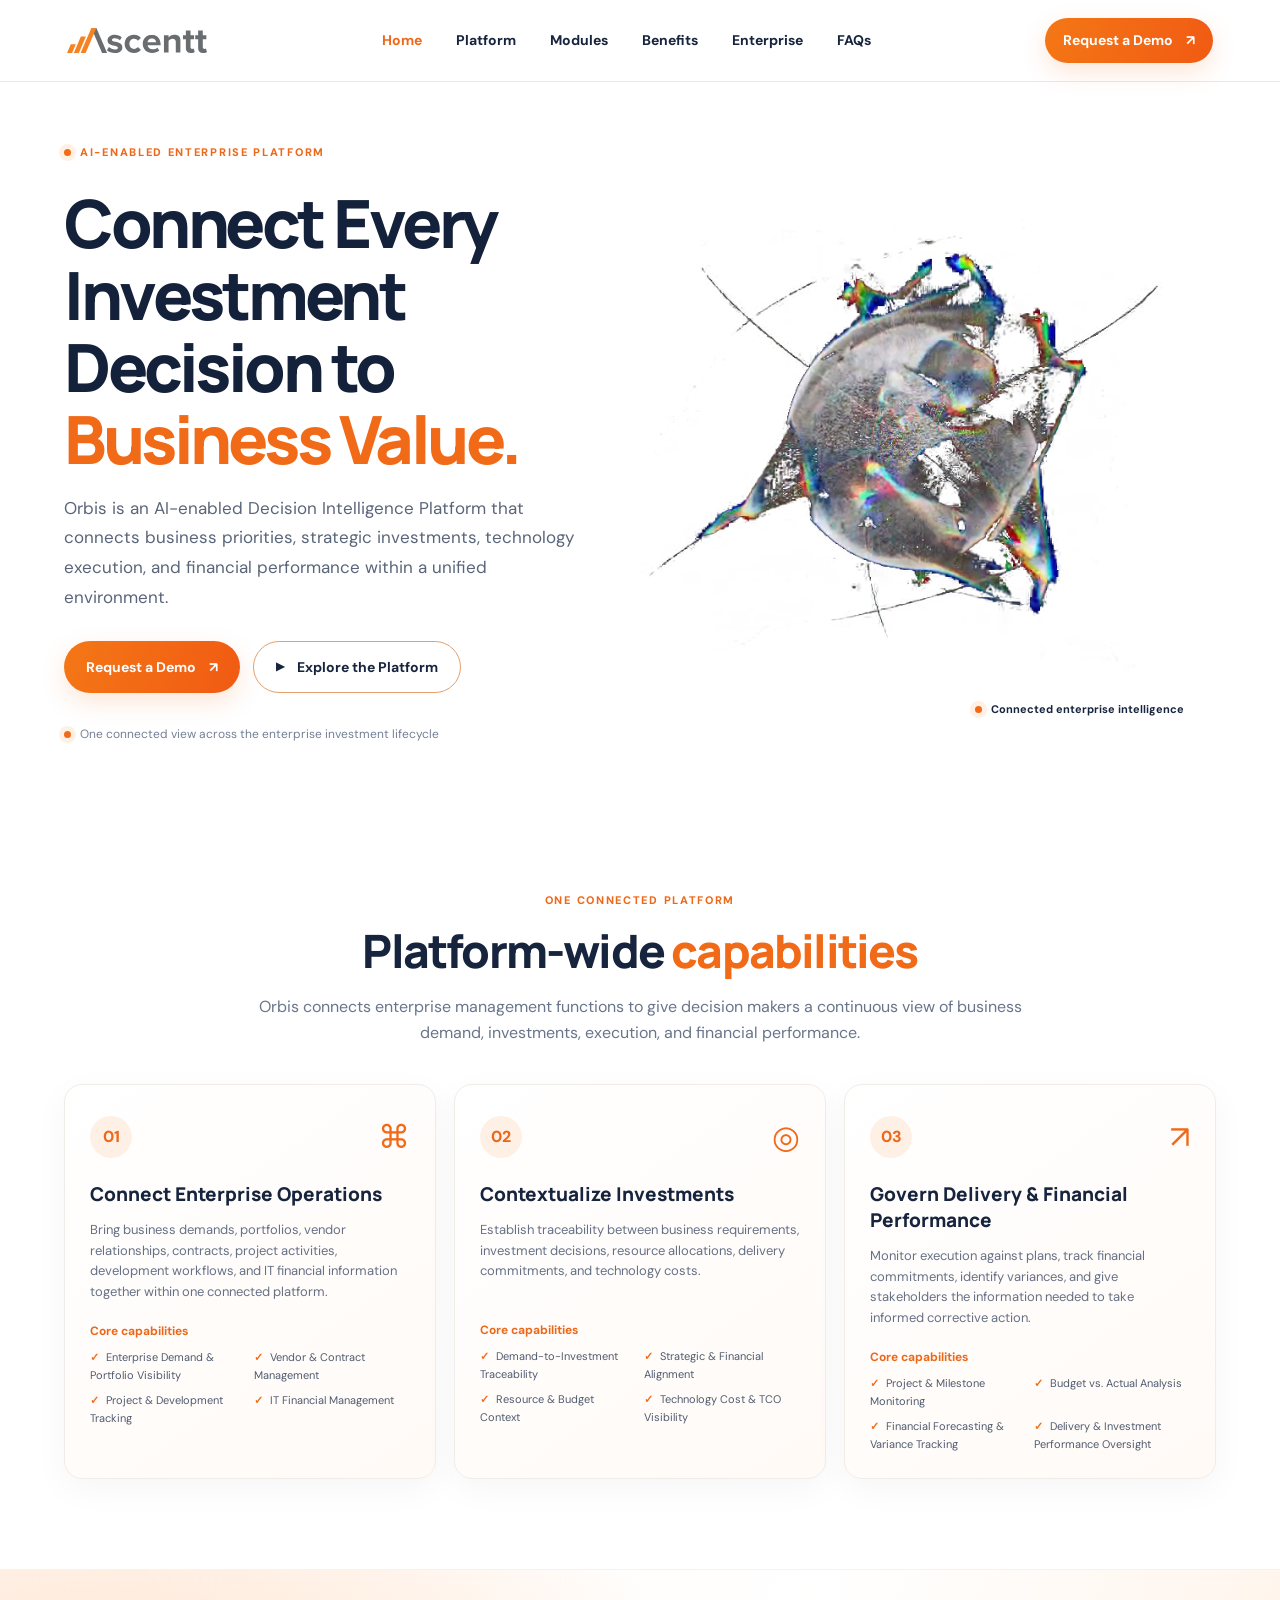
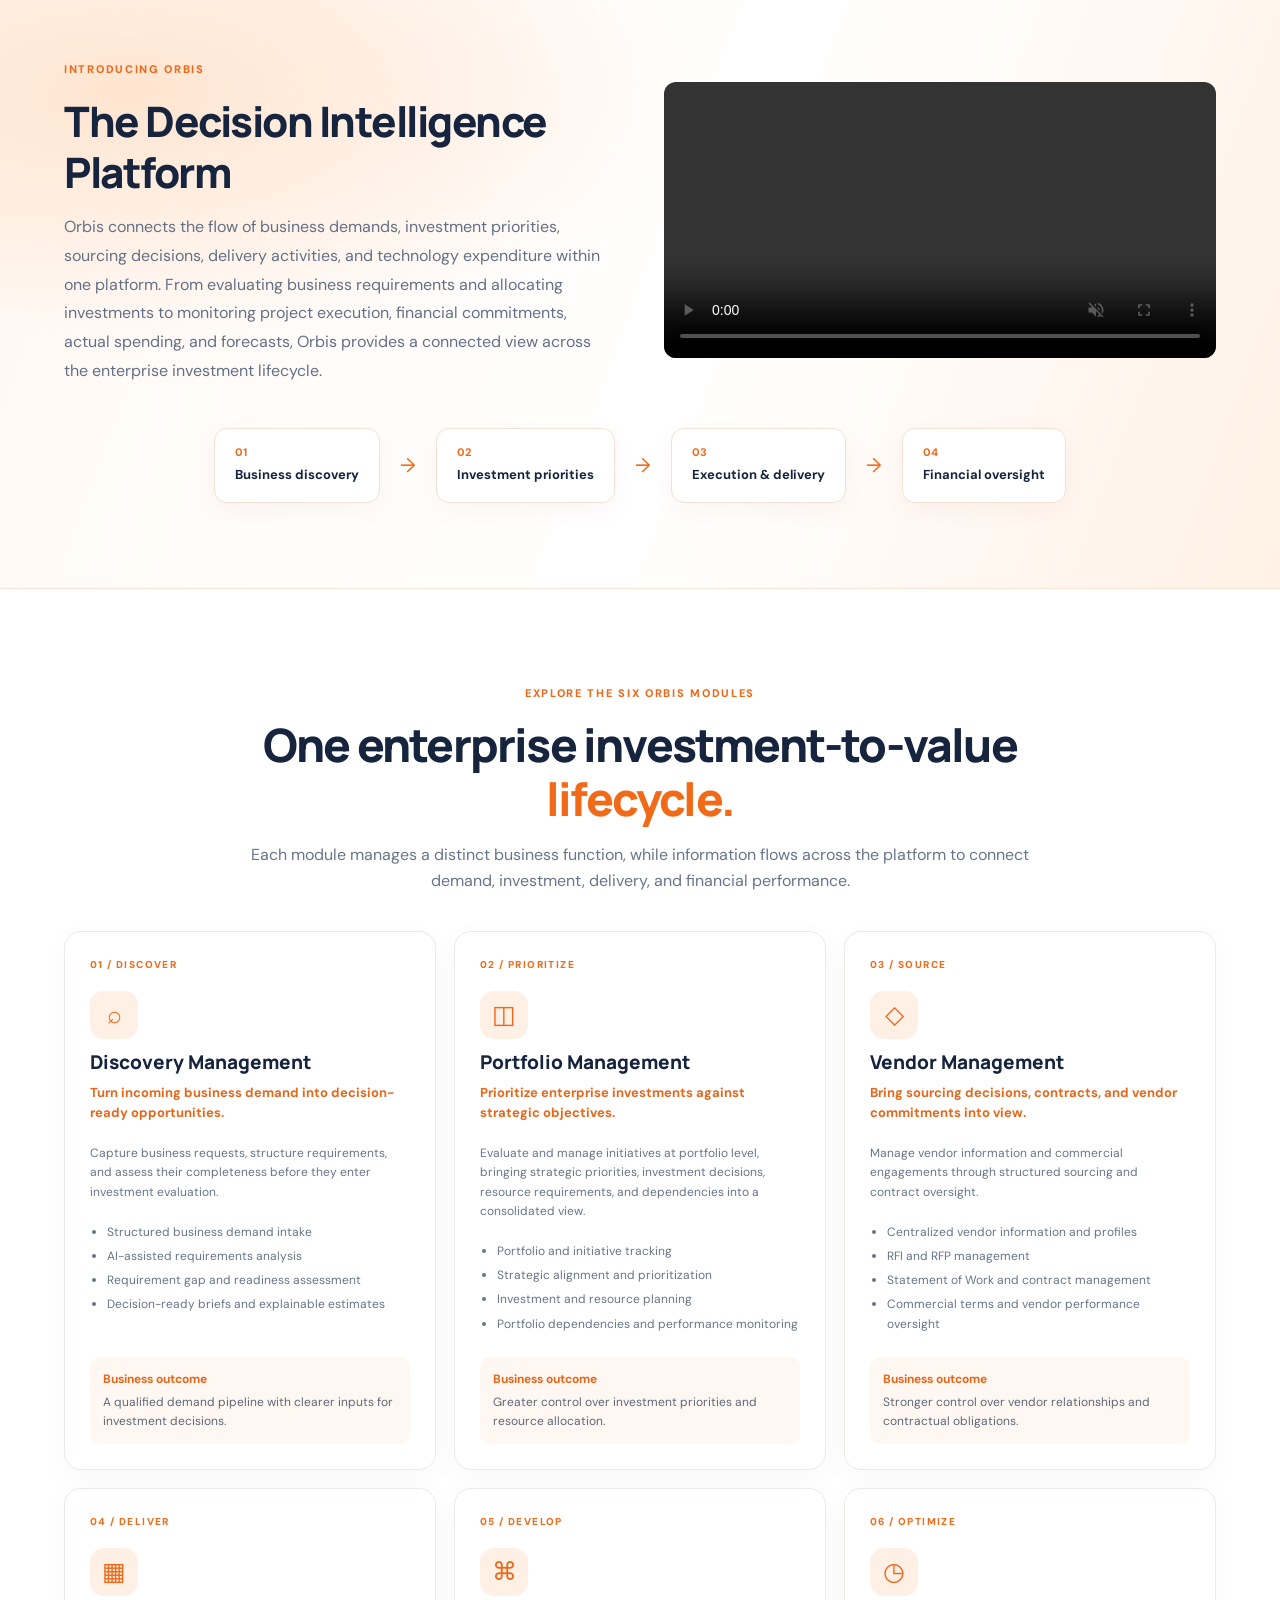
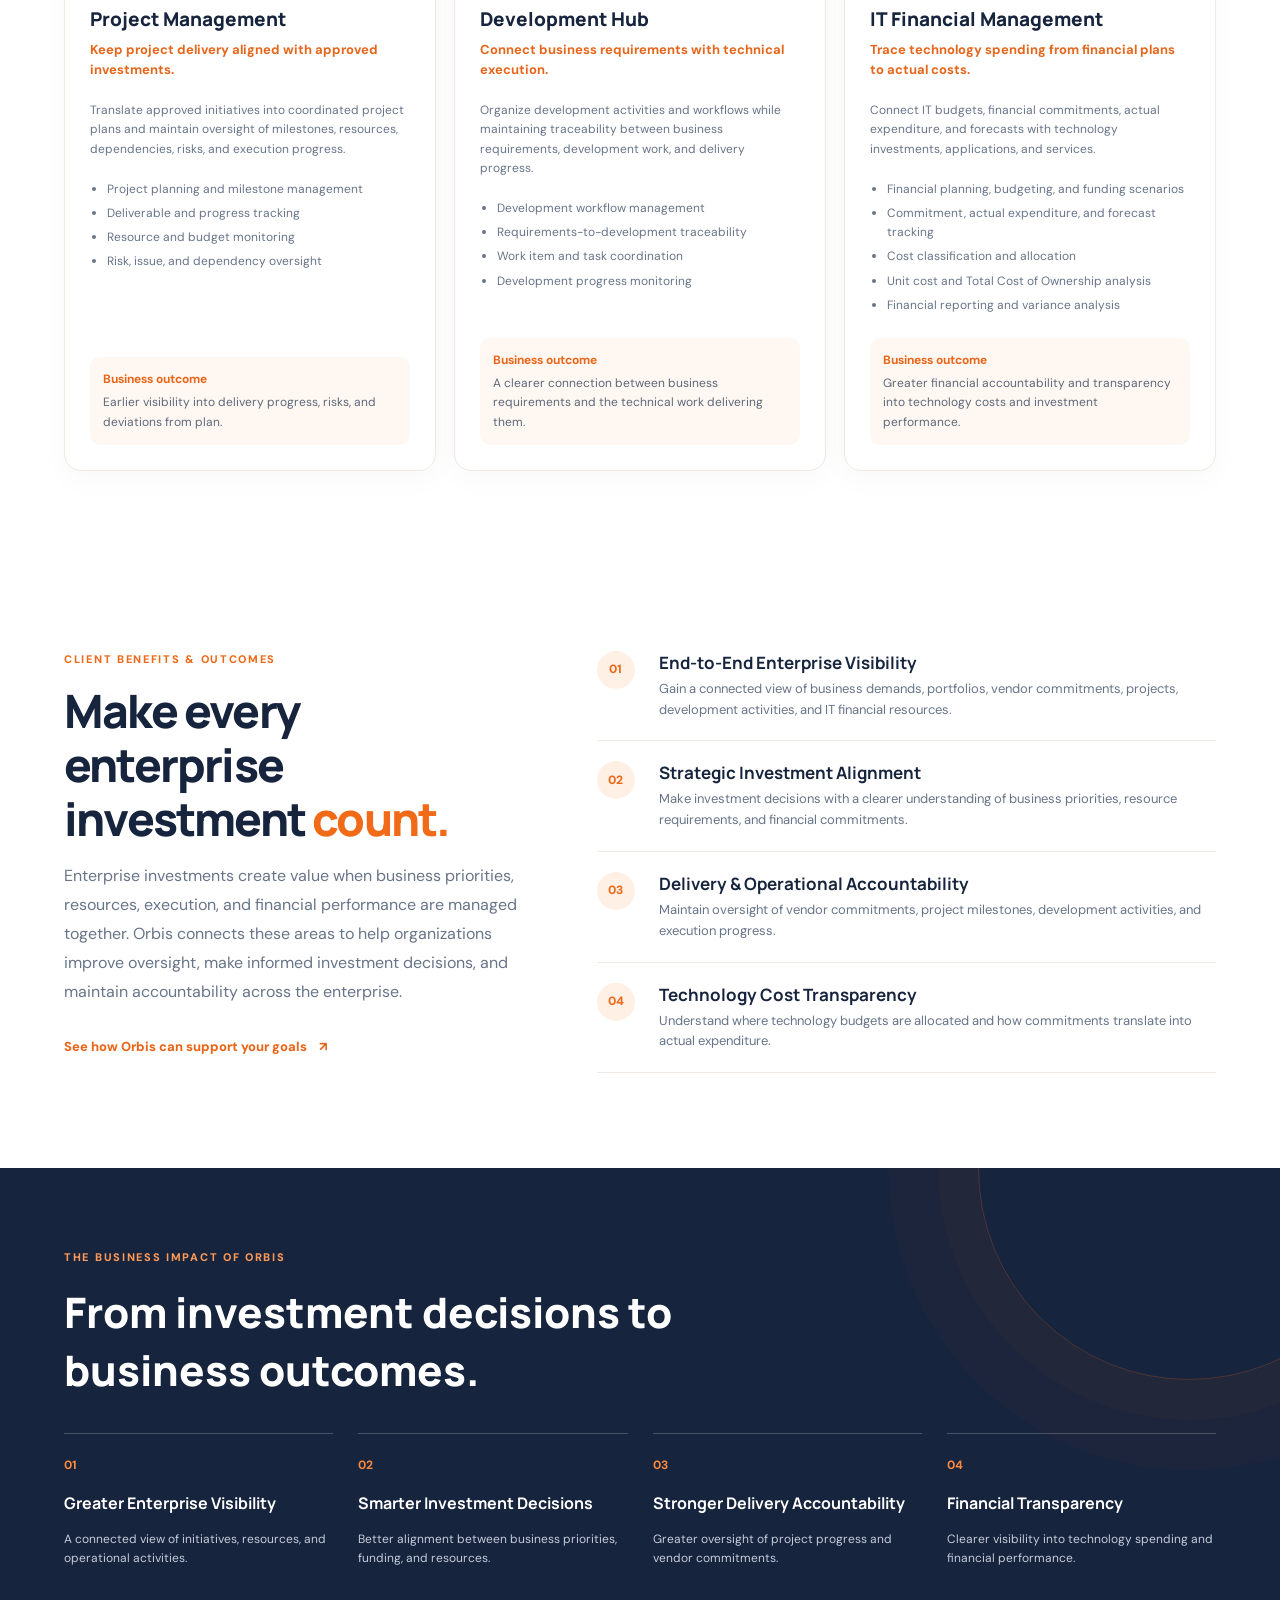
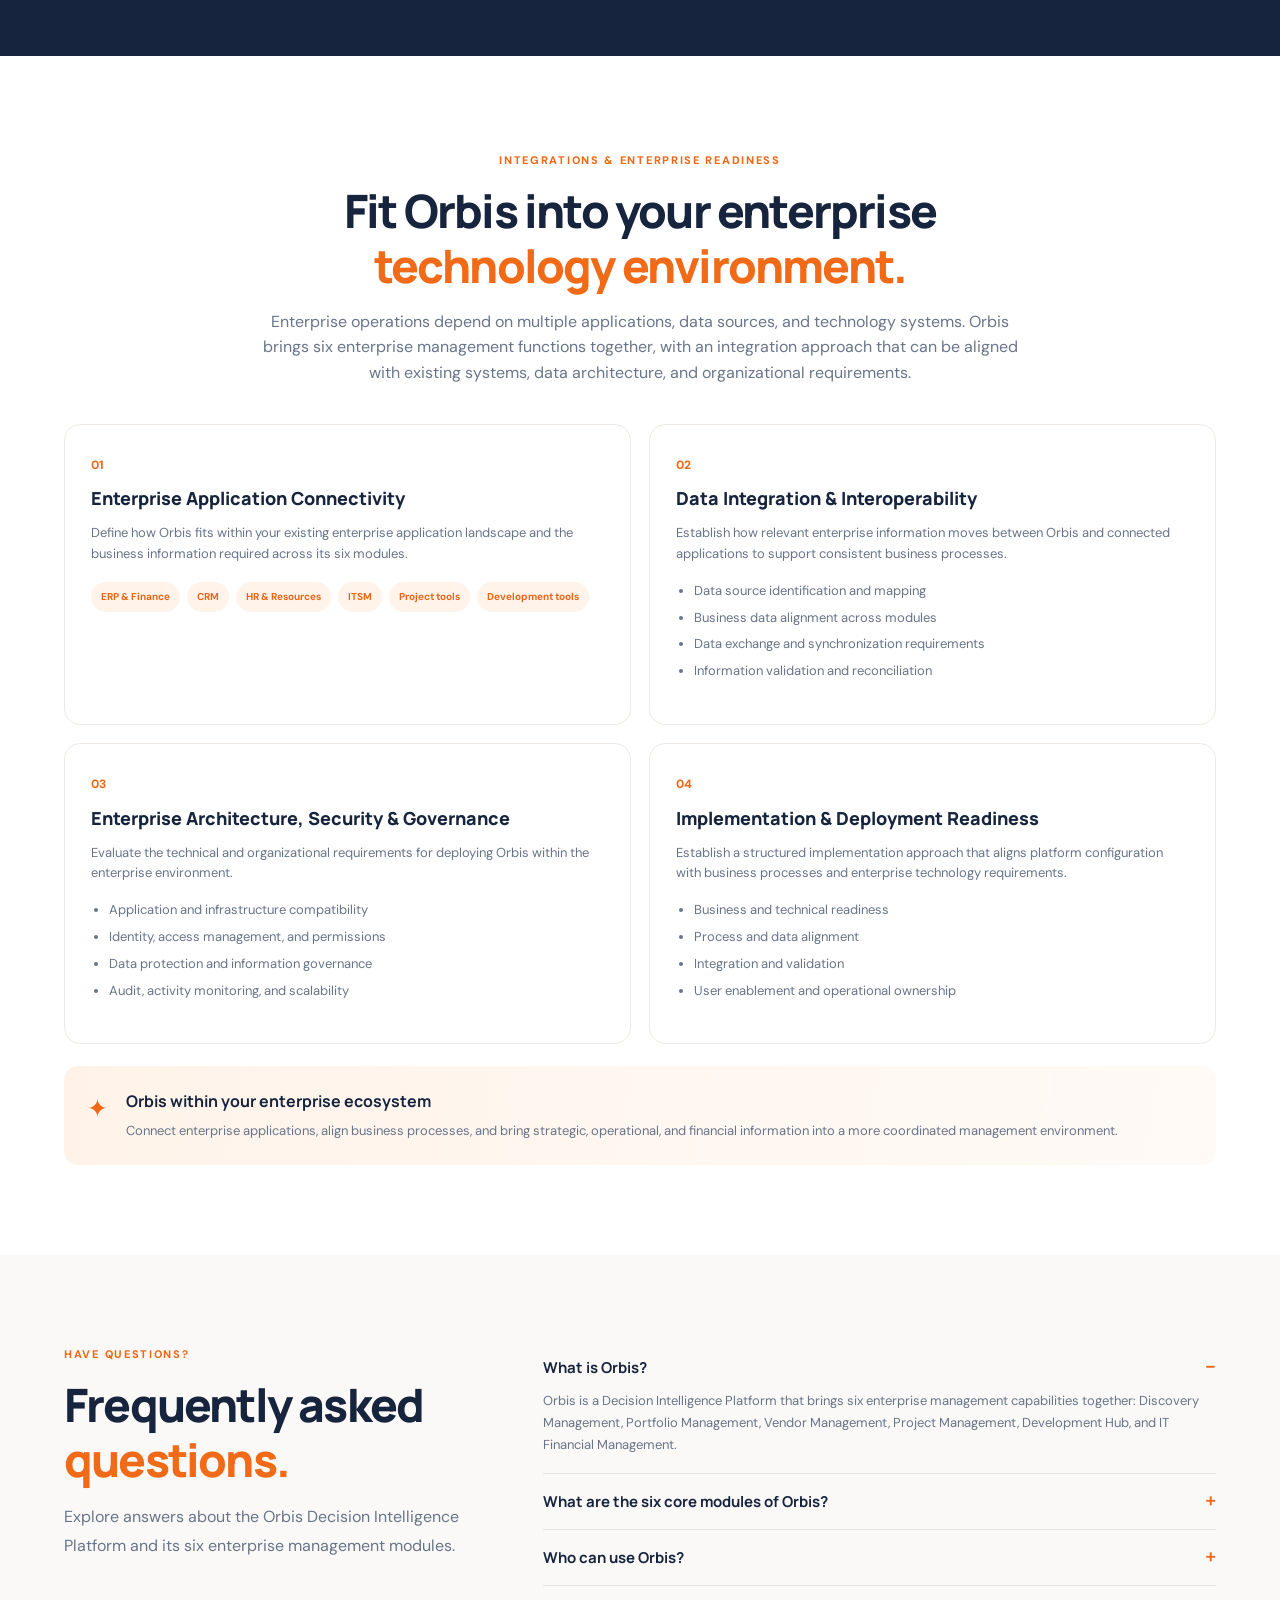
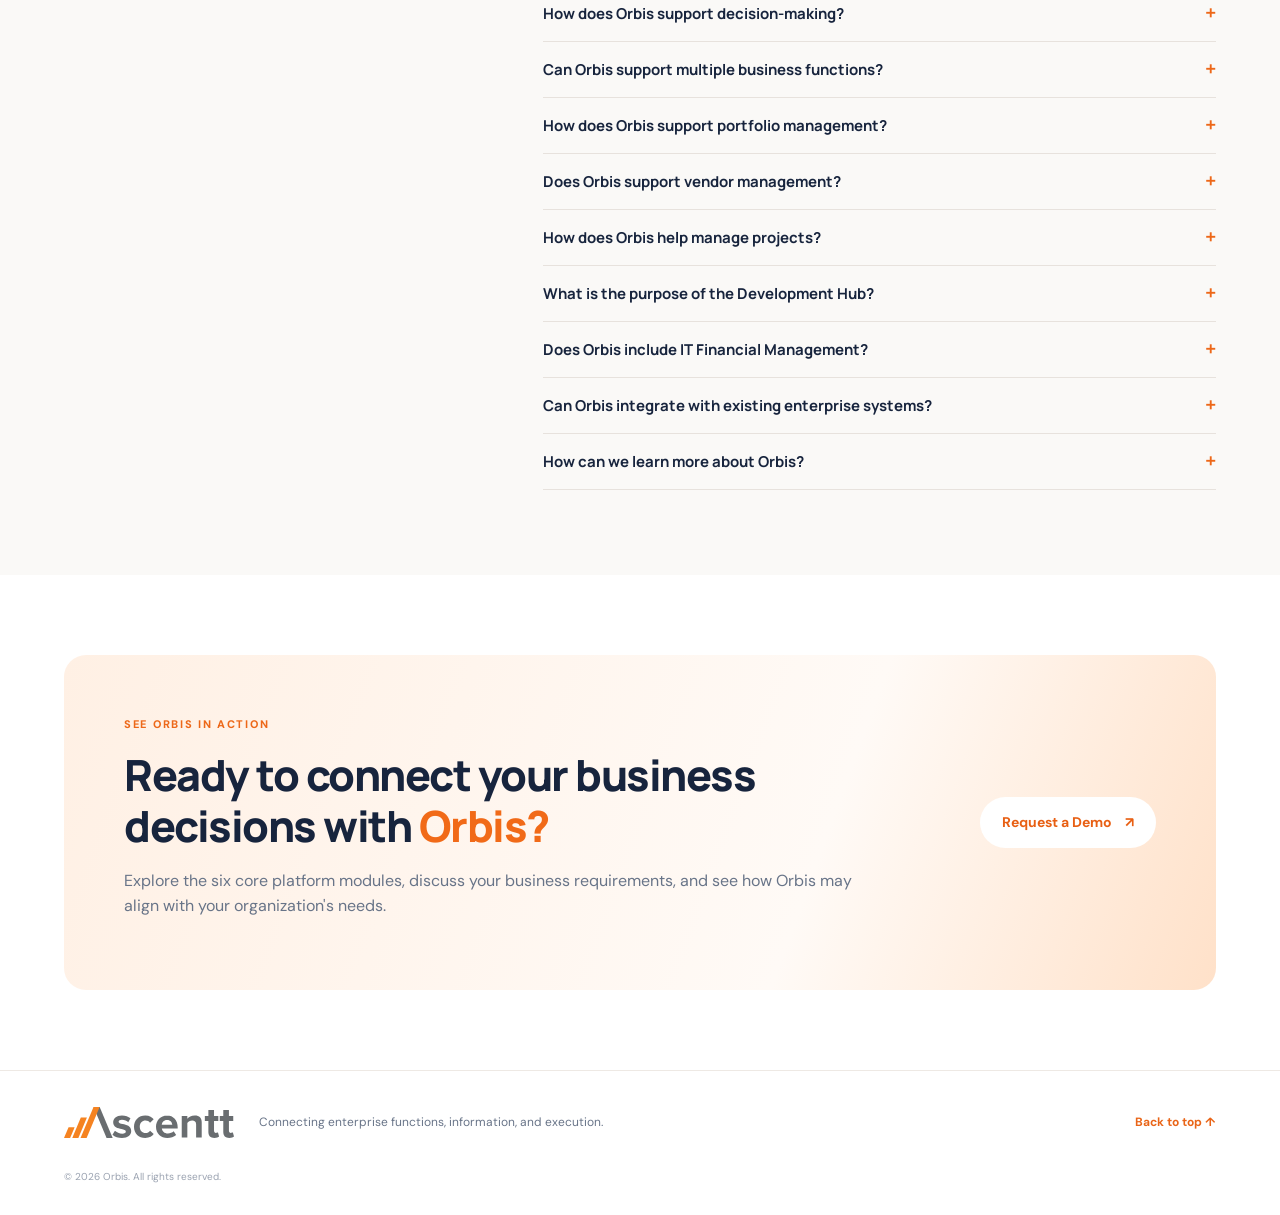
==== index.html @ 9bda46e9 "Replace video source with transparent webm format" ====
<!doctype html>
<html lang="en">
<head>
  <meta charset="utf-8">
  <meta name="viewport" content="width=device-width, initial-scale=1">
  <meta name="theme-color" content="#ffffff">
  <meta name="description" content="Orbis is an AI-enabled Decision Intelligence Platform connecting business priorities, strategic investments, technology execution and financial performance.">
  <title>Orbis | Decision Intelligence Platform</title>
  <link rel="preconnect" href="https://fonts.googleapis.com">
  <link rel="preconnect" href="https://fonts.gstatic.com" crossorigin>
  <link href="https://fonts.googleapis.com/css2?family=DM+Sans:wght@400;500;600;700&family=Manrope:wght@400;500;600;700;800&display=swap" rel="stylesheet">
  <link rel="stylesheet" href="style.css">
</head>
<body>
  <header class="site-header">
<a class="brand" href="#home" aria-label="Orbis home">
    <img src="assets/Asset-logo.svg" alt="Orbis Logo">
</a>    <button class="menu-toggle" aria-label="Toggle navigation" aria-expanded="false">☰</button>
    <nav class="main-nav" aria-label="Main navigation">
      <a href="#home" class="active">Home</a>
      <a href="#platform">Platform</a>
      <a href="#modules">Modules</a>
      <a href="#benefits">Benefits</a>
      <a href="#enterprise">Enterprise</a>
      <a href="#faqs">FAQs</a>
    </nav>
    <a class="button button-small" href="#contact">Request a Demo <span>↗</span></a>
  </header>

  <main>
    <section class="hero section-shell" id="home">
      <div class="hero-copy">
        <span class="eyebrow"><i></i> AI-ENABLED ENTERPRISE PLATFORM</span>
        <h1>Connect Every Investment Decision to <em>Business Value.</em></h1>
        <p>Orbis is an AI-enabled Decision Intelligence Platform that connects business priorities, strategic investments, technology execution, and financial performance within a unified environment.</p>
        <div class="hero-actions">
          <a class="button" href="#contact">Request a Demo <span>↗</span></a>
          <a class="button button-outline" href="#platform"><span class="play">▶</span> Explore the Platform</a>
        </div>
        <div class="hero-proof"><span class="proof-dot"></span> One connected view across the enterprise investment lifecycle</div>
      </div>
 <div class="hero-art">
    <video
        class="hero-video"
        autoplay
        muted
        loop
        playsinline
    >
        <source src="assets/orbis-dashboard-transparent.webm" type="video/mp4">
    </video>

    <div class="art-caption">
        <span class="caption-pulse"></span>
        Connected enterprise intelligence
    </div>
</div>
    </section>

    <section class="capabilities section-shell" id="platform">
      <div class="section-heading">
        <span class="eyebrow">ONE CONNECTED PLATFORM</span>
        <h2>Platform-wide <em>capabilities</em></h2>
        <p>Orbis connects enterprise management functions to give decision makers a continuous view of business demand, investments, execution, and financial performance.</p>
      </div>
      <div class="capability-grid">
        <article class="capability-card">
          <div class="card-top"><span class="number">01</span><span class="line-icon">⌘</span></div>
          <h3>Connect Enterprise Operations</h3>
          <p>Bring business demands, portfolios, vendor relationships, contracts, project activities, development workflows, and IT financial information together within one connected platform.</p>
          <h4>Core capabilities</h4>
          <ul class="check-list"><li>Enterprise Demand &amp; Portfolio Visibility</li><li>Vendor &amp; Contract Management</li><li>Project &amp; Development Tracking</li><li>IT Financial Management</li></ul>
        </article>
        <article class="capability-card">
          <div class="card-top"><span class="number">02</span><span class="line-icon">◎</span></div>
          <h3>Contextualize Investments</h3>
          <p>Establish traceability between business requirements, investment decisions, resource allocations, delivery commitments, and technology costs.</p>
          <h4>Core capabilities</h4>
          <ul class="check-list"><li>Demand-to-Investment Traceability</li><li>Strategic &amp; Financial Alignment</li><li>Resource &amp; Budget Context</li><li>Technology Cost &amp; TCO Visibility</li></ul>
        </article>
        <article class="capability-card">
          <div class="card-top"><span class="number">03</span><span class="line-icon">↗</span></div>
          <h3>Govern Delivery &amp; Financial Performance</h3>
          <p>Monitor execution against plans, track financial commitments, identify variances, and give stakeholders the information needed to take informed corrective action.</p>
          <h4>Core capabilities</h4>
          <ul class="check-list"><li>Project &amp; Milestone Monitoring</li><li>Budget vs. Actual Analysis</li><li>Financial Forecasting &amp; Variance Tracking</li><li>Delivery &amp; Investment Performance Oversight</li></ul>
        </article>
      </div>
    </section>

    <section class="intro-band" id="about">
      <div class="section-shell intro-inner">
        <div class="intro-content">
          <span class="eyebrow">INTRODUCING ORBIS</span>
          <h2>The Decision Intelligence Platform </h2>
          <p>Orbis connects the flow of business demands, investment priorities, sourcing decisions, delivery activities, and technology expenditure within one platform. From evaluating business requirements and allocating investments to monitoring project execution, financial commitments, actual spending, and forecasts, Orbis provides a connected view across the enterprise investment lifecycle.</p>
        </div>
        <!-- Introduction image placeholder: add your own landscape image at assets/orbis-introduction-image.jpg -->
<video
  class="intro-video"
  autoplay
  muted
  loop
  playsinline
  controls
>
  <source src="assets/orbis-platform-demo.mp4" type="video/mp4">
  Your browser does not support video playback.
</video>
        </div>
        <div class="lifecycle">
          <div><span>01</span><b>Business discovery</b></div><i>→</i>
          <div><span>02</span><b>Investment priorities</b></div><i>→</i>
          <div><span>03</span><b>Execution &amp; delivery</b></div><i>→</i>
          <div><span>04</span><b>Financial oversight</b></div>
        </div>
      </div>
    </section>

    <section class="modules section-shell" id="modules">
      <div class="section-heading">
        <span class="eyebrow">EXPLORE THE SIX ORBIS MODULES</span>
        <h2>One enterprise investment-to-value <em>lifecycle.</em></h2>
        <p>Each module manages a distinct business function, while information flows across the platform to connect demand, investment, delivery, and financial performance.</p>
      </div>
      <div class="module-grid">
        <article class="module-card"><span class="module-no">01 / DISCOVER</span><div class="module-icon">⌕</div><h3>Discovery Management</h3><h4>Turn incoming business demand into decision-ready opportunities.</h4><p>Capture business requests, structure requirements, and assess their completeness before they enter investment evaluation.</p><ul><li>Structured business demand intake</li><li>AI-assisted requirements analysis</li><li>Requirement gap and readiness assessment</li><li>Decision-ready briefs and explainable estimates</li></ul><div class="outcome"><b>Business outcome</b>A qualified demand pipeline with clearer inputs for investment decisions.</div></article>
        <article class="module-card"><span class="module-no">02 / PRIORITIZE</span><div class="module-icon">◫</div><h3>Portfolio Management</h3><h4>Prioritize enterprise investments against strategic objectives.</h4><p>Evaluate and manage initiatives at portfolio level, bringing strategic priorities, investment decisions, resource requirements, and dependencies into a consolidated view.</p><ul><li>Portfolio and initiative tracking</li><li>Strategic alignment and prioritization</li><li>Investment and resource planning</li><li>Portfolio dependencies and performance monitoring</li></ul><div class="outcome"><b>Business outcome</b>Greater control over investment priorities and resource allocation.</div></article>
        <article class="module-card"><span class="module-no">03 / SOURCE</span><div class="module-icon">◇</div><h3>Vendor Management</h3><h4>Bring sourcing decisions, contracts, and vendor commitments into view.</h4><p>Manage vendor information and commercial engagements through structured sourcing and contract oversight.</p><ul><li>Centralized vendor information and profiles</li><li>RFI and RFP management</li><li>Statement of Work and contract management</li><li>Commercial terms and vendor performance oversight</li></ul><div class="outcome"><b>Business outcome</b>Stronger control over vendor relationships and contractual obligations.</div></article>
        <article class="module-card"><span class="module-no">04 / DELIVER</span><div class="module-icon">▦</div><h3>Project Management</h3><h4>Keep project delivery aligned with approved investments.</h4><p>Translate approved initiatives into coordinated project plans and maintain oversight of milestones, resources, dependencies, risks, and execution progress.</p><ul><li>Project planning and milestone management</li><li>Deliverable and progress tracking</li><li>Resource and budget monitoring</li><li>Risk, issue, and dependency oversight</li></ul><div class="outcome"><b>Business outcome</b>Earlier visibility into delivery progress, risks, and deviations from plan.</div></article>
        <article class="module-card"><span class="module-no">05 / DEVELOP</span><div class="module-icon">⌘</div><h3>Development Hub</h3><h4>Connect business requirements with technical execution.</h4><p>Organize development activities and workflows while maintaining traceability between business requirements, development work, and delivery progress.</p><ul><li>Development workflow management</li><li>Requirements-to-development traceability</li><li>Work item and task coordination</li><li>Development progress monitoring</li></ul><div class="outcome"><b>Business outcome</b>A clearer connection between business requirements and the technical work delivering them.</div></article>
        <article class="module-card"><span class="module-no">06 / OPTIMIZE</span><div class="module-icon">◷</div><h3>IT Financial Management</h3><h4>Trace technology spending from financial plans to actual costs.</h4><p>Connect IT budgets, financial commitments, actual expenditure, and forecasts with technology investments, applications, and services.</p><ul><li>Financial planning, budgeting, and funding scenarios</li><li>Commitment, actual expenditure, and forecast tracking</li><li>Cost classification and allocation</li><li>Unit cost and Total Cost of Ownership analysis</li><li>Financial reporting and variance analysis</li></ul><div class="outcome"><b>Business outcome</b>Greater financial accountability and transparency into technology costs and investment performance.</div></article>
      </div>
    </section>

    <section class="benefits section-shell" id="benefits">
      <div class="benefit-copy">
        <span class="eyebrow">CLIENT BENEFITS &amp; OUTCOMES</span>
        <h2>Make every enterprise investment <em>count.</em></h2>
        <p>Enterprise investments create value when business priorities, resources, execution, and financial performance are managed together. Orbis connects these areas to help organizations improve oversight, make informed investment decisions, and maintain accountability across the enterprise.</p>
        <a class="text-link" href="#contact">See how Orbis can support your goals <span>↗</span></a>
      </div>
      <div class="benefit-list">
        <article><span>01</span><div><h3>End-to-End Enterprise Visibility</h3><p>Gain a connected view of business demands, portfolios, vendor commitments, projects, development activities, and IT financial resources.</p></div></article>
        <article><span>02</span><div><h3>Strategic Investment Alignment</h3><p>Make investment decisions with a clearer understanding of business priorities, resource requirements, and financial commitments.</p></div></article>
        <article><span>03</span><div><h3>Delivery &amp; Operational Accountability</h3><p>Maintain oversight of vendor commitments, project milestones, development activities, and execution progress.</p></div></article>
        <article><span>04</span><div><h3>Technology Cost Transparency</h3><p>Understand where technology budgets are allocated and how commitments translate into actual expenditure.</p></div></article>
      </div>
    </section>

    <section class="impact-band">
      <div class="section-shell">
        <span class="eyebrow">THE BUSINESS IMPACT OF ORBIS</span>
        <h2>From investment decisions to business outcomes.</h2>
        <div class="impact-grid"><div><b>01</b><h3>Greater Enterprise Visibility</h3><p>A connected view of initiatives, resources, and operational activities.</p></div><div><b>02</b><h3>Smarter Investment Decisions</h3><p>Better alignment between business priorities, funding, and resources.</p></div><div><b>03</b><h3>Stronger Delivery Accountability</h3><p>Greater oversight of project progress and vendor commitments.</p></div><div><b>04</b><h3>Financial Transparency</h3><p>Clearer visibility into technology spending and financial performance.</p></div></div>
      </div>
    </section>

    <section class="enterprise section-shell" id="enterprise">
      <div class="section-heading">
        <span class="eyebrow">INTEGRATIONS &amp; ENTERPRISE READINESS</span>
        <h2>Fit Orbis into your enterprise <em>technology environment.</em></h2>
        <p>Enterprise operations depend on multiple applications, data sources, and technology systems. Orbis brings six enterprise management functions together, with an integration approach that can be aligned with existing systems, data architecture, and organizational requirements.</p>
      </div>
      <div class="enterprise-grid">
        <article><span>01</span><h3>Enterprise Application Connectivity</h3><p>Define how Orbis fits within your existing enterprise application landscape and the business information required across its six modules.</p><div class="tag-list"><b>ERP &amp; Finance</b><b>CRM</b><b>HR &amp; Resources</b><b>ITSM</b><b>Project tools</b><b>Development tools</b></div></article>
        <article><span>02</span><h3>Data Integration &amp; Interoperability</h3><p>Establish how relevant enterprise information moves between Orbis and connected applications to support consistent business processes.</p><ul><li>Data source identification and mapping</li><li>Business data alignment across modules</li><li>Data exchange and synchronization requirements</li><li>Information validation and reconciliation</li></ul></article>
        <article><span>03</span><h3>Enterprise Architecture, Security &amp; Governance</h3><p>Evaluate the technical and organizational requirements for deploying Orbis within the enterprise environment.</p><ul><li>Application and infrastructure compatibility</li><li>Identity, access management, and permissions</li><li>Data protection and information governance</li><li>Audit, activity monitoring, and scalability</li></ul></article>
        <article><span>04</span><h3>Implementation &amp; Deployment Readiness</h3><p>Establish a structured implementation approach that aligns platform configuration with business processes and enterprise technology requirements.</p><ul><li>Business and technical readiness</li><li>Process and data alignment</li><li>Integration and validation</li><li>User enablement and operational ownership</li></ul></article>
      </div>
      <div class="enterprise-note"><span class="note-mark">✦</span><div><b>Orbis within your enterprise ecosystem</b><p>Connect enterprise applications, align business processes, and bring strategic, operational, and financial information into a more coordinated management environment.</p></div></div>
    </section>

    <section class="faq-section" id="faqs">
      <div class="section-shell faq-layout">
        <div><span class="eyebrow">HAVE QUESTIONS?</span><h2>Frequently asked <em>questions.</em></h2><p>Explore answers about the Orbis Decision Intelligence Platform and its six enterprise management modules.</p></div>
        <div class="faq-list">
          <details open><summary>What is Orbis?</summary><p>Orbis is a Decision Intelligence Platform that brings six enterprise management capabilities together: Discovery Management, Portfolio Management, Vendor Management, Project Management, Development Hub, and IT Financial Management.</p></details>
          <details><summary>What are the six core modules of Orbis?</summary><p>The six modules are Discovery Management, Portfolio Management, Vendor Management, Project Management, Development Hub, and IT Financial Management. Each addresses a different area of enterprise management.</p></details>
          <details><summary>Who can use Orbis?</summary><p>Orbis is intended for enterprise stakeholders across executive leadership, portfolio management, procurement, project management, IT, development, and finance.</p></details>
          <details><summary>How does Orbis support decision-making?</summary><p>Orbis brings business and operational management areas together, helping organizations gain a broader view of initiatives, investments, vendors, projects, development activities, and IT financial resources.</p></details>
          <details><summary>Can Orbis support multiple business functions?</summary><p>Yes. Orbis is structured around six connected modules designed to address different enterprise management functions within one platform.</p></details>
          <details><summary>How does Orbis support portfolio management?</summary><p>Its Portfolio Management module focuses on managing strategic portfolios, initiatives, investment priorities, and their alignment with organizational objectives.</p></details>
          <details><summary>Does Orbis support vendor management?</summary><p>Orbis includes a Vendor Management module for organizing vendor information and supporting vendor relationship oversight.</p></details>
          <details><summary>How does Orbis help manage projects?</summary><p>The Project Management module supports project planning, coordination, progress monitoring, and execution oversight.</p></details>
          <details><summary>What is the purpose of the Development Hub?</summary><p>Development Hub provides a dedicated management area for organizing and overseeing development activities and related workflows.</p></details>
          <details><summary>Does Orbis include IT Financial Management?</summary><p>Yes. IT Financial Management is one of the six core modules and focuses on IT budgets, expenditure, and technology-related financial resources.</p></details>
          <details><summary>Can Orbis integrate with existing enterprise systems?</summary><p>Integration requirements and supported systems depend on Orbis's actual technical capabilities and configuration. Contact the Orbis team to discuss your organization's integration requirements.</p></details>
          <details><summary>How can we learn more about Orbis?</summary><p>You can request a product demonstration to explore the platform, understand its modules, and discuss how it may align with your organization's requirements.</p></details>
        </div>
      </div>
    </section>

    <section class="contact-section section-shell" id="contact">
      <div class="contact-card">
        <div><span class="eyebrow">SEE ORBIS IN ACTION</span><h2>Ready to connect your business decisions with <em>Orbis?</em></h2><p>Explore the six core platform modules, discuss your business requirements, and see how Orbis may align with your organization's needs.</p></div>
        <a class="button button-light" href="mailto:contact@ascentt.com?subject=Orbis%20Product%20Demo">Request a Demo <span>↗</span></a>
      </div>
    </section>
  </main>

  <footer class="site-footer"><a class="brand" href="#home" aria-label="Orbis home">
    <img src="assets/Asset-logo.svg" alt="Orbis Logo">
</a><p>Connecting enterprise functions, information, and execution.</p><a href="#home">Back to top ↑</a><small>© <span id="year"></span> Orbis. All rights reserved.</small></footer>
  <script src="script.js"></script>
</body>
</html>
---- style.css ----
*{box-sizing:border-box}html{scroll-behavior:smooth;scroll-padding-top:90px}body{margin:0;font-family:"DM Sans",sans-serif;color:#17243d;background:#fff;line-height:1.6}a{color:inherit;text-decoration:none}.site-header{height:82px;padding:0 5.2%;display:flex;align-items:center;justify-content:space-between;background:rgba(255,255,255,.94);border-bottom:1px solid #f0e7df;position:sticky;top:0;z-index:20;backdrop-filter:blur(14px)}.brand{font:800 30px Manrope,sans-serif;letter-spacing:-1.8px;color:#14213a}.brand span{color:#f36b16}.main-nav{display:flex;gap:34px;align-items:center;font-size:14px;font-weight:700}.main-nav a{transition:color .2s}.main-nav a:hover,.main-nav a.active{color:#ef6818}.button{display:inline-flex;align-items:center;gap:13px;padding:14px 22px;border-radius:999px;background:linear-gradient(110deg,#f47716,#f15a13);color:white;font-weight:700;font-size:14px;box-shadow:0 9px 24px #f36b162b;transition:transform .2s,box-shadow .2s}.button:hover{transform:translateY(-2px);box-shadow:0 13px 28px #f36b1640}.button-small{padding:11px 18px}.button-outline{background:#fff;color:#17243d;border:1px solid #e5a06d;box-shadow:none}.button-light{background:#fff;color:#e85f13;box-shadow:none}.menu-toggle{display:none;border:0;background:none;font-size:25px;color:#17243d}.section-shell{width:min(1180px,90%);margin:auto}.hero{min-height:590px;display:grid;grid-template-columns:.92fr 1.08fr;align-items:center;gap:25px;padding-top:55px;padding-bottom:62px}.hero-copy{position:relative;z-index:1}.eyebrow{display:inline-flex;align-items:center;gap:9px;color:#ed6819;font-size:11px;letter-spacing:1.7px;font-weight:800}.eyebrow i{width:7px;height:7px;border-radius:50%;background:#f36b16;box-shadow:0 0 0 5px #fff0e5}.hero h1{font:800 clamp(42px,5.2vw,67px)/1.08 Manrope,sans-serif;letter-spacing:-3.5px;margin:23px 0 19px;color:#14213a}.hero h1 em,.section-heading h2 em,.benefit-copy h2 em,.faq-layout h2 em,.contact-card h2 em{font-style:normal;color:#f16a18}.hero-copy>p{font-size:17px;color:#5a6579;max-width:570px;line-height:1.75}.hero-actions{display:flex;gap:13px;flex-wrap:wrap;margin-top:28px}.play{font-size:11px}.hero-proof{margin-top:32px;font-size:12px;color:#748095;display:flex;align-items:center;gap:9px}.proof-dot,.caption-pulse{width:7px;height:7px;background:#ef6a19;border-radius:50%;box-shadow:0 0 0 5px #fff0e5}.hero-art{position:relative;min-width:0}.hero-art img{width:100%;height:420px;object-fit:cover;object-position:center;border-radius:26px;filter:saturate(.95);mask-image:linear-gradient(90deg,transparent 0%,black 12%);}.art-caption{position:absolute;bottom:17px;right:17px;border:1px solid #ffffffb5;background:#ffffffd9;backdrop-filter:blur(10px);border-radius:99px;padding:9px 14px;font-size:11px;font-weight:700;display:flex;gap:9px;align-items:center}.capabilities{padding:78px 0 90px}.section-heading{text-align:center;max-width:780px;margin:0 auto 38px}.section-heading h2,.benefit-copy h2,.faq-layout h2{font:800 clamp(32px,4vw,46px)/1.18 Manrope,sans-serif;letter-spacing:-1.8px;margin:13px 0}.section-heading>p{color:#69758a;font-size:16px}.capability-grid{display:grid;grid-template-columns:repeat(3,1fr);gap:18px}.capability-card{padding:27px 25px 24px;border:1px solid #f0ece8;border-radius:18px;box-shadow:0 10px 35px #17243d0a;background:linear-gradient(145deg,#fff,#fffaf6);transition:transform .25s,box-shadow .25s}.capability-card:hover,.module-card:hover{transform:translateY(-5px);box-shadow:0 18px 38px #17243d12}.card-top{display:flex;justify-content:space-between;align-items:center}.number{background:#fff0e5;color:#ed6819;border-radius:50%;width:42px;height:42px;display:grid;place-items:center;font-weight:800}.line-icon{font-size:32px;color:#f16a18}.capability-card h3{font:800 19px Manrope,sans-serif;margin:18px 0 9px}.capability-card p{font-size:13px;color:#667186;min-height:82px}.capability-card h4{color:#ec6819;font-size:12px;margin:19px 0 8px}.check-list{padding:0;margin:0;list-style:none;display:grid;grid-template-columns:1fr 1fr;gap:8px;font-size:11px;color:#4f5b70}.check-list li:before{content:"✓";color:#f16a18;font-weight:900;margin-right:7px}.intro-band{padding:85px 0;background:radial-gradient(ellipse at 10% 20%,#ffe5d1,transparent 35%),linear-gradient(110deg,#fff8f2,#fff 55%,#fff1e5);border-top:1px solid #fff0e5;border-bottom:1px solid #f6e4d6}.intro-inner{text-align:center}.intro-inner h2{font:800 clamp(30px,4vw,44px)/1.2 Manrope,sans-serif;max-width:850px;margin:17px auto}.intro-inner>p{max-width:900px;margin:0 auto;color:#647086;line-height:1.8}.lifecycle{display:flex;align-items:center;justify-content:center;gap:20px;margin-top:42px;flex-wrap:wrap}.lifecycle div{background:#fff;border:1px solid #f3e2d4;border-radius:13px;padding:15px 20px;min-width:160px;box-shadow:0 8px 24px #6d38110a}.lifecycle span{display:block;color:#f16a18;font-size:11px;font-weight:800}.lifecycle b{font-size:13px}.lifecycle>i{color:#f16a18;font-style:normal;font-size:20px}.modules{padding:90px 0}.module-grid{display:grid;grid-template-columns:repeat(3,1fr);gap:18px}.module-card{border:1px solid #eee9e4;border-radius:17px;padding:25px;background:#fff;box-shadow:0 8px 30px #17243d08;transition:.25s;display:flex;flex-direction:column}.module-no{font-size:10px;letter-spacing:1.4px;font-weight:800;color:#f16a18}.module-icon{width:48px;height:48px;border-radius:14px;background:#fff0e5;color:#ef6818;display:grid;place-items:center;font-size:25px;margin:18px 0 10px}.module-card h3{font:800 19px Manrope;margin:0 0 8px}.module-card h4{font-size:13px;line-height:1.5;margin:0 0 10px;color:#e6661a}.module-card p,.module-card li{font-size:12px;color:#687488}.module-card ul{padding-left:17px;margin:4px 0 18px}.module-card li{margin:5px 0}.outcome{margin-top:auto;background:#fff7f1;border-radius:10px;padding:13px;font-size:12px;color:#5d687b}.outcome b{display:block;color:#e96518;margin-bottom:4px}.benefits{padding:70px 0 95px;display:grid;grid-template-columns:.85fr 1.15fr;gap:75px;align-items:center}.benefit-copy>p,.faq-layout>div:first-child>p{color:#687488;line-height:1.8}.text-link{display:inline-flex;gap:12px;align-items:center;color:#e96518;font-size:13px;font-weight:800;margin-top:15px}.benefit-list article{display:grid;grid-template-columns:44px 1fr;gap:18px;padding:20px 0;border-bottom:1px solid #eee9e4}.benefit-list article>span{width:38px;height:38px;border-radius:50%;display:grid;place-items:center;background:#fff0e5;color:#ec6819;font-size:12px;font-weight:800}.benefit-list h3{font:700 17px Manrope;margin:0 0 5px}.benefit-list p{font-size:13px;color:#687488;margin:0}.impact-band{padding:75px 0;background:#17243d;color:white;position:relative;overflow:hidden}.impact-band:after{content:"";position:absolute;width:420px;height:420px;border:1px solid #f16a1840;border-radius:50%;right:-120px;top:-210px;box-shadow:0 0 0 40px #f16a1808,0 0 0 90px #f16a1805}.impact-band .eyebrow{color:#ff9a58}.impact-band h2{font:800 clamp(30px,4vw,42px) Manrope;max-width:700px;margin:14px 0 34px}.impact-grid{display:grid;grid-template-columns:repeat(4,1fr);gap:25px}.impact-grid>div{border-top:1px solid #ffffff36;padding-top:17px}.impact-grid b{color:#ff8a3b;font-size:12px}.impact-grid h3{font:700 16px Manrope}.impact-grid p{font-size:12px;color:#c5ccda}.enterprise{padding:90px 0}.enterprise-grid{display:grid;grid-template-columns:repeat(2,1fr);gap:18px}.enterprise-grid article{padding:26px;border:1px solid #eee9e4;border-radius:16px;background:#fff}.enterprise-grid article>span{color:#ef6818;font-weight:800;font-size:12px}.enterprise-grid h3{font:800 18px Manrope;margin:10px 0}.enterprise-grid p,.enterprise-grid li{font-size:13px;color:#687488}.enterprise-grid ul{padding-left:18px}.enterprise-grid li{margin:6px 0}.tag-list{display:flex;gap:7px;flex-wrap:wrap;margin-top:17px}.tag-list b{font-size:10px;color:#e96518;background:#fff3ea;padding:7px 10px;border-radius:99px}.enterprise-note{display:flex;gap:18px;align-items:flex-start;padding:23px;margin-top:22px;border-radius:14px;background:linear-gradient(100deg,#fff3e9,#fffaf6)}.note-mark{font-size:25px;color:#ed6819}.enterprise-note b{font:700 16px Manrope}.enterprise-note p{font-size:13px;color:#687488;margin:6px 0 0}.faq-section{background:#faf9f7;padding:85px 0}.faq-layout{display:grid;grid-template-columns:.75fr 1.25fr;gap:75px}.faq-list details{border-bottom:1px solid #e7e2dd;padding:17px 0}.faq-list summary{cursor:pointer;list-style:none;font:700 15px Manrope;display:flex;justify-content:space-between;gap:20px}.faq-list summary:after{content:"+";color:#ed6819;font-size:20px;line-height:1}.faq-list details[open] summary:after{content:"−"}.faq-list details p{color:#687488;font-size:13px;line-height:1.7;margin:12px 0 0}.contact-section{padding:80px 0}.contact-card{padding:55px 60px;border-radius:22px;background:linear-gradient(110deg,#fff0e4,#fffaf6 65%,#ffe1c9);display:flex;justify-content:space-between;align-items:center;gap:35px}.contact-card>div{max-width:730px}.contact-card h2{font:800 clamp(29px,4vw,43px)/1.2 Manrope;letter-spacing:-1.5px;margin:13px 0}.contact-card p{color:#687488}.site-footer{padding:30px 5%;border-top:1px solid #eee9e4;display:flex;align-items:center;gap:25px;flex-wrap:wrap}.site-footer p{font-size:12px;color:#687488;margin-right:auto}.site-footer>a:not(.brand){font-size:12px;color:#e96518;font-weight:700}.site-footer small{width:100%;color:#9aa2b0;font-size:10px}.menu-toggle{cursor:pointer}
@media(max-width:900px){.main-nav{gap:17px}.hero{grid-template-columns:1fr;gap:10px;padding-top:55px}.hero-copy{max-width:720px}.hero-art img{height:360px;mask-image:none}.capability-grid,.module-grid{grid-template-columns:repeat(2,1fr)}.benefits{gap:35px}.impact-grid{grid-template-columns:repeat(2,1fr)}}
@media(max-width:650px){.site-header{height:70px;padding:0 5%}.brand{font-size:26px}.menu-toggle{display:block;margin-left:auto;margin-right:15px}.site-header>.button{padding:10px 13px;font-size:11px}.main-nav{display:none;position:absolute;top:69px;left:0;right:0;padding:20px 6%;background:#fff;box-shadow:0 12px 20px #17243d12;flex-direction:column;align-items:flex-start;gap:17px}.main-nav.open{display:flex}.hero{padding-top:42px;padding-bottom:40px;min-height:auto}.hero h1{font-size:43px;letter-spacing:-2.4px}.hero-copy>p{font-size:15px}.hero-art img{height:250px;border-radius:16px}.hero-proof{font-size:10px}.capabilities,.modules,.enterprise{padding:65px 0}.capability-grid,.module-grid,.enterprise-grid{grid-template-columns:1fr}.capability-card p{min-height:0}.check-list{grid-template-columns:1fr 1fr}.intro-band{padding:65px 0}.lifecycle{gap:8px}.lifecycle div{min-width:calc(50% - 12px);padding:12px}.lifecycle>i{display:none}.benefits{grid-template-columns:1fr;padding:65px 0;gap:25px}.impact-grid{grid-template-columns:1fr 1fr;gap:18px}.impact-band{padding:60px 0}.faq-section{padding:65px 0}.faq-layout{grid-template-columns:1fr;gap:25px}.contact-section{padding:55px 0}.contact-card{padding:30px 24px;display:block}.contact-card .button{margin-top:18px}.site-footer{gap:12px}.site-footer p{width:100%;order:3}.site-footer small{order:4}}

/* Introduction section image area (user supplies the image) */
.intro-inner{display:grid;grid-template-columns:1fr 1fr;column-gap:48px;align-items:center;text-align:left}
.intro-content h2{font:800 clamp(30px,3.5vw,42px)/1.2 Manrope,sans-serif;letter-spacing:-1.5px;margin:16px 0}
.intro-content>p{color:#647086;line-height:1.8;margin:0}
.intro-image-placeholder{width:100%;aspect-ratio:16/9;min-height:220px;border:2px dashed #efb184;border-radius:20px;background:linear-gradient(135deg,#fffaf6,#fff0e5);display:grid;place-items:center;overflow:hidden}
.placeholder-frame{display:flex;flex-direction:column;align-items:center;gap:7px;color:#9b6540;text-align:center;padding:18px}
.placeholder-plus{width:42px;height:42px;border-radius:50%;display:grid;place-items:center;background:#fff;color:#ed6819;font-size:27px;line-height:1;box-shadow:0 4px 14px #9b65401a}
.placeholder-frame strong{font:700 15px Manrope,sans-serif;color:#71472f}
.placeholder-frame small{font-size:11px;color:#9b806d}
.placeholder-file{font-family:monospace}
.intro-inner .lifecycle{grid-column:1/-1;width:100%}
@media(max-width:650px){.intro-inner{grid-template-columns:1fr;row-gap:25px;text-align:center}.intro-content h2{font-size:31px}.intro-image-placeholder{min-height:0}.intro-inner .lifecycle{grid-column:auto}}
.intro-image {
  width: 100%;
  aspect-ratio: 16 / 9;
  object-fit: cover;
  border-radius: 16px;
  display: block;
}
header {
    width: 100%;
}

.navbar {
    display: flex;
    align-items: center;
    justify-content: space-between;
    gap: 30px;
}

.nav-links {
    display: flex;
    align-items: center;
    justify-content: flex-end;
    gap: 25px;
    flex-wrap: nowrap;
}
/* Orbis Image Logo */
.brand {
    display: flex;
    align-items: center;
    flex-shrink: 0;
    text-decoration: none;
}

.brand img {
    width: 170px;
    height: auto;
    max-height: 40px;
    object-fit: contain;
    display: block;
}
/* Fix Orbis Header Logo Size */
.site-header .brand {
    display: flex;
    align-items: center;
    flex-shrink: 0;
    width: 140px;
    max-width: 140px;
}

.site-header .brand img {
    display: block;
    width: 140px;
    height: auto;
    max-width: 100%;
    max-height: 28px;
    object-fit: contain;
}
/* Orbis Introduction Video */
.intro-video {
    width: 100%;
    height: auto;
    display: block;
    object-fit: contain;
    border-radius: 12px;
}
/* Hero Section Moving Video */
.hero-video {
    width: 100%;
    height: 100%;
    display: block;
    object-fit: cover;
    border-radius: 18px;
}
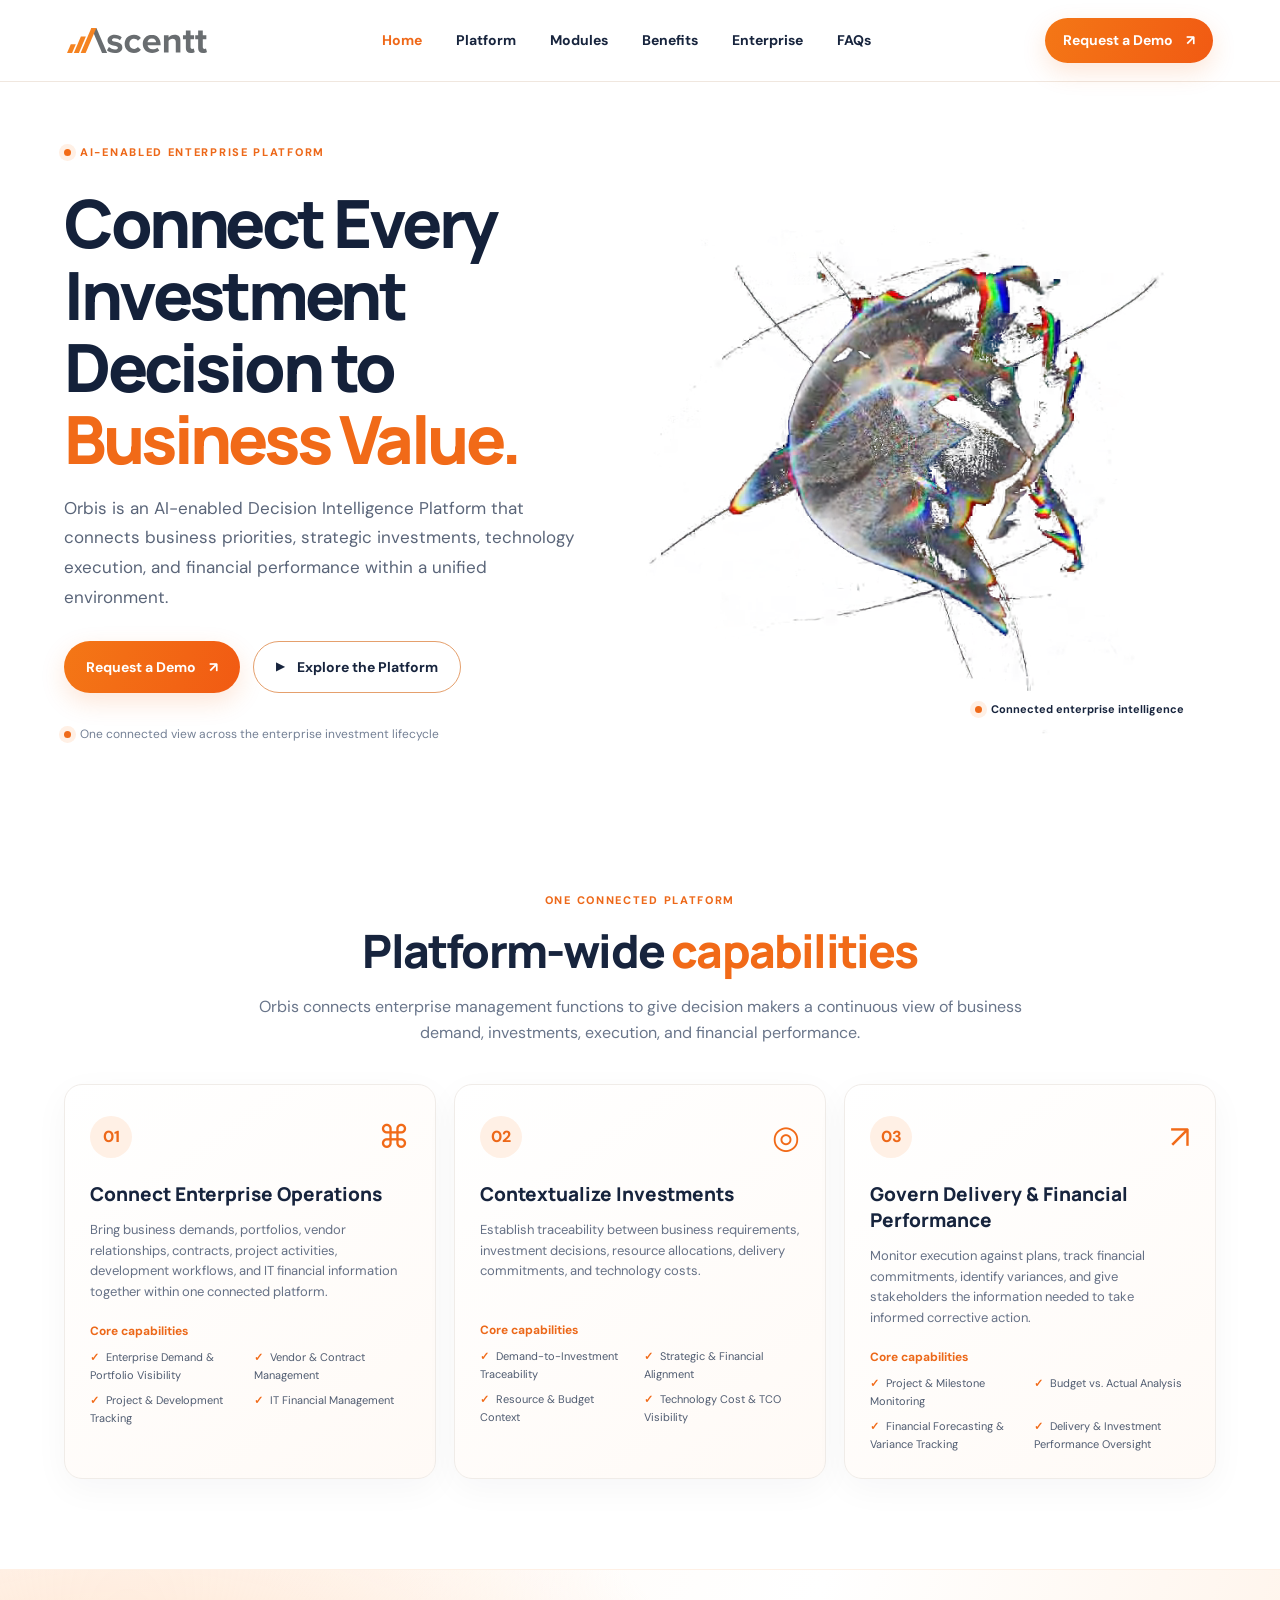
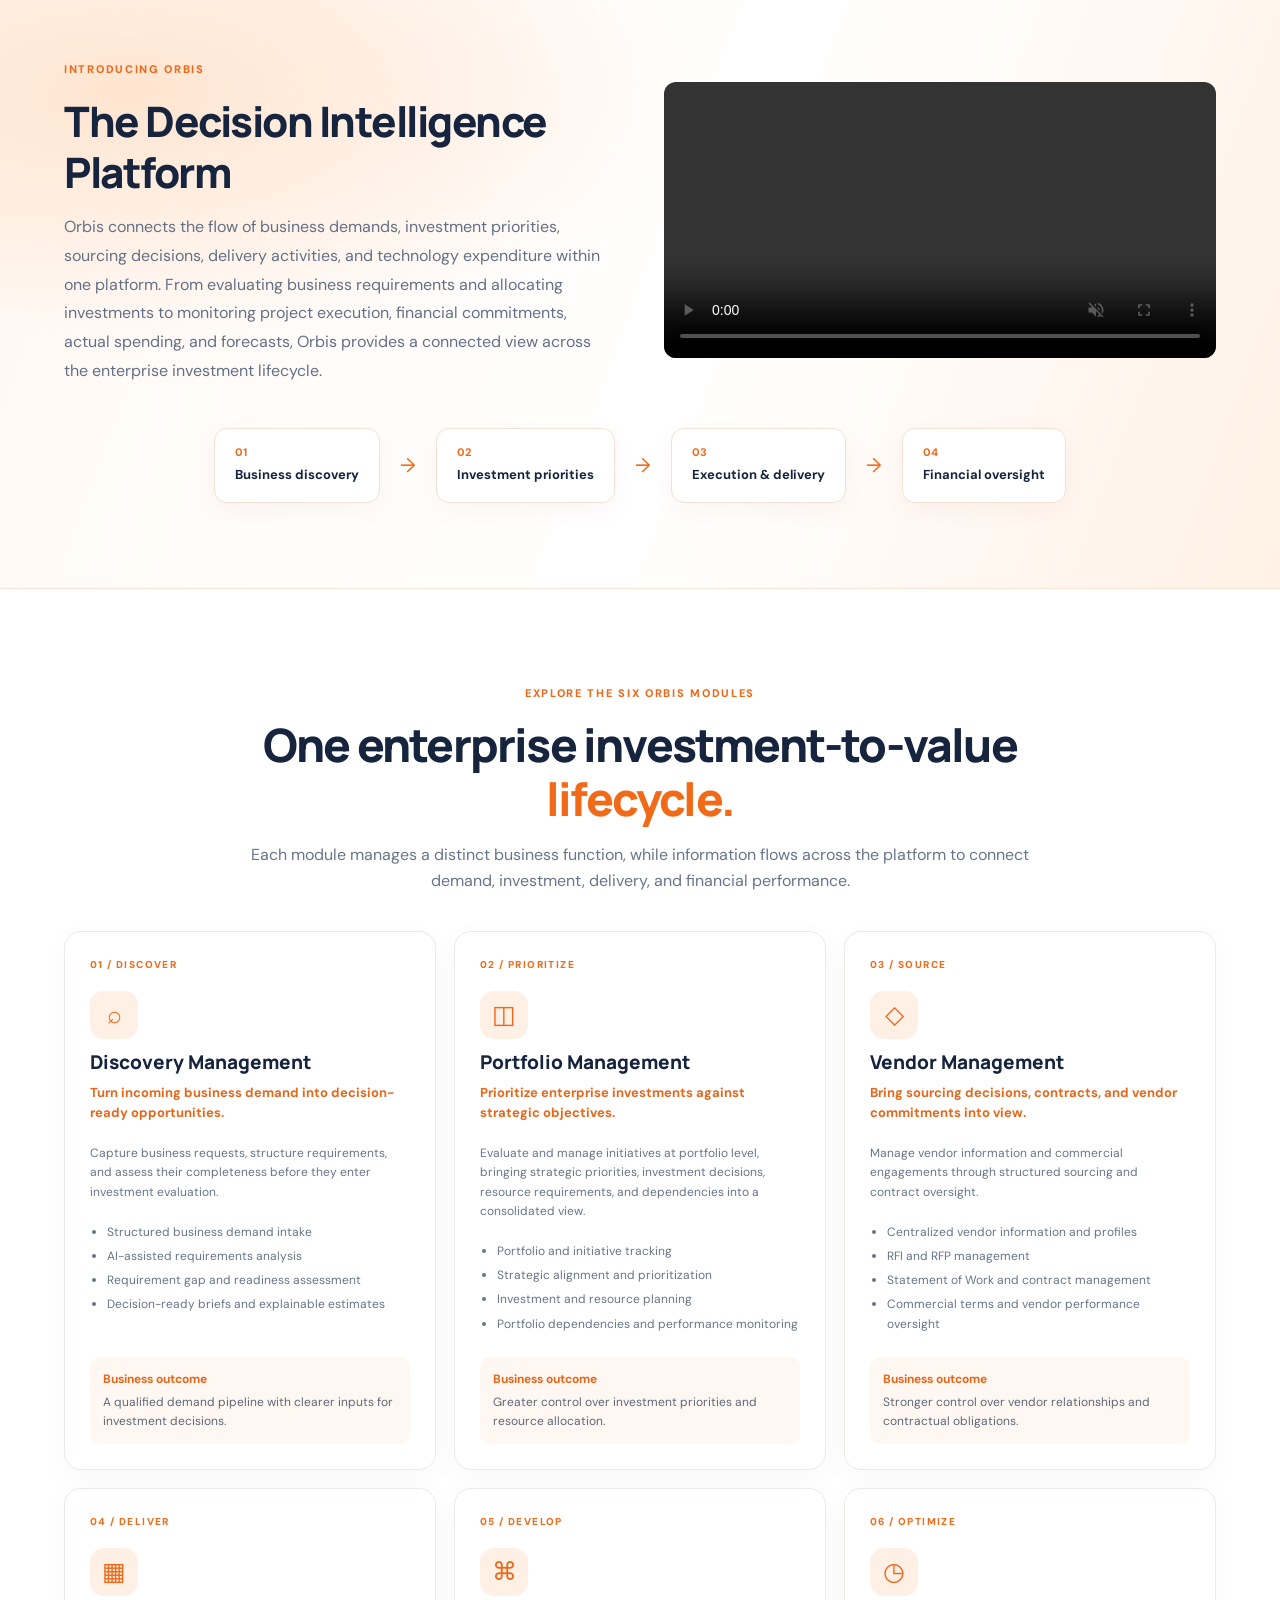
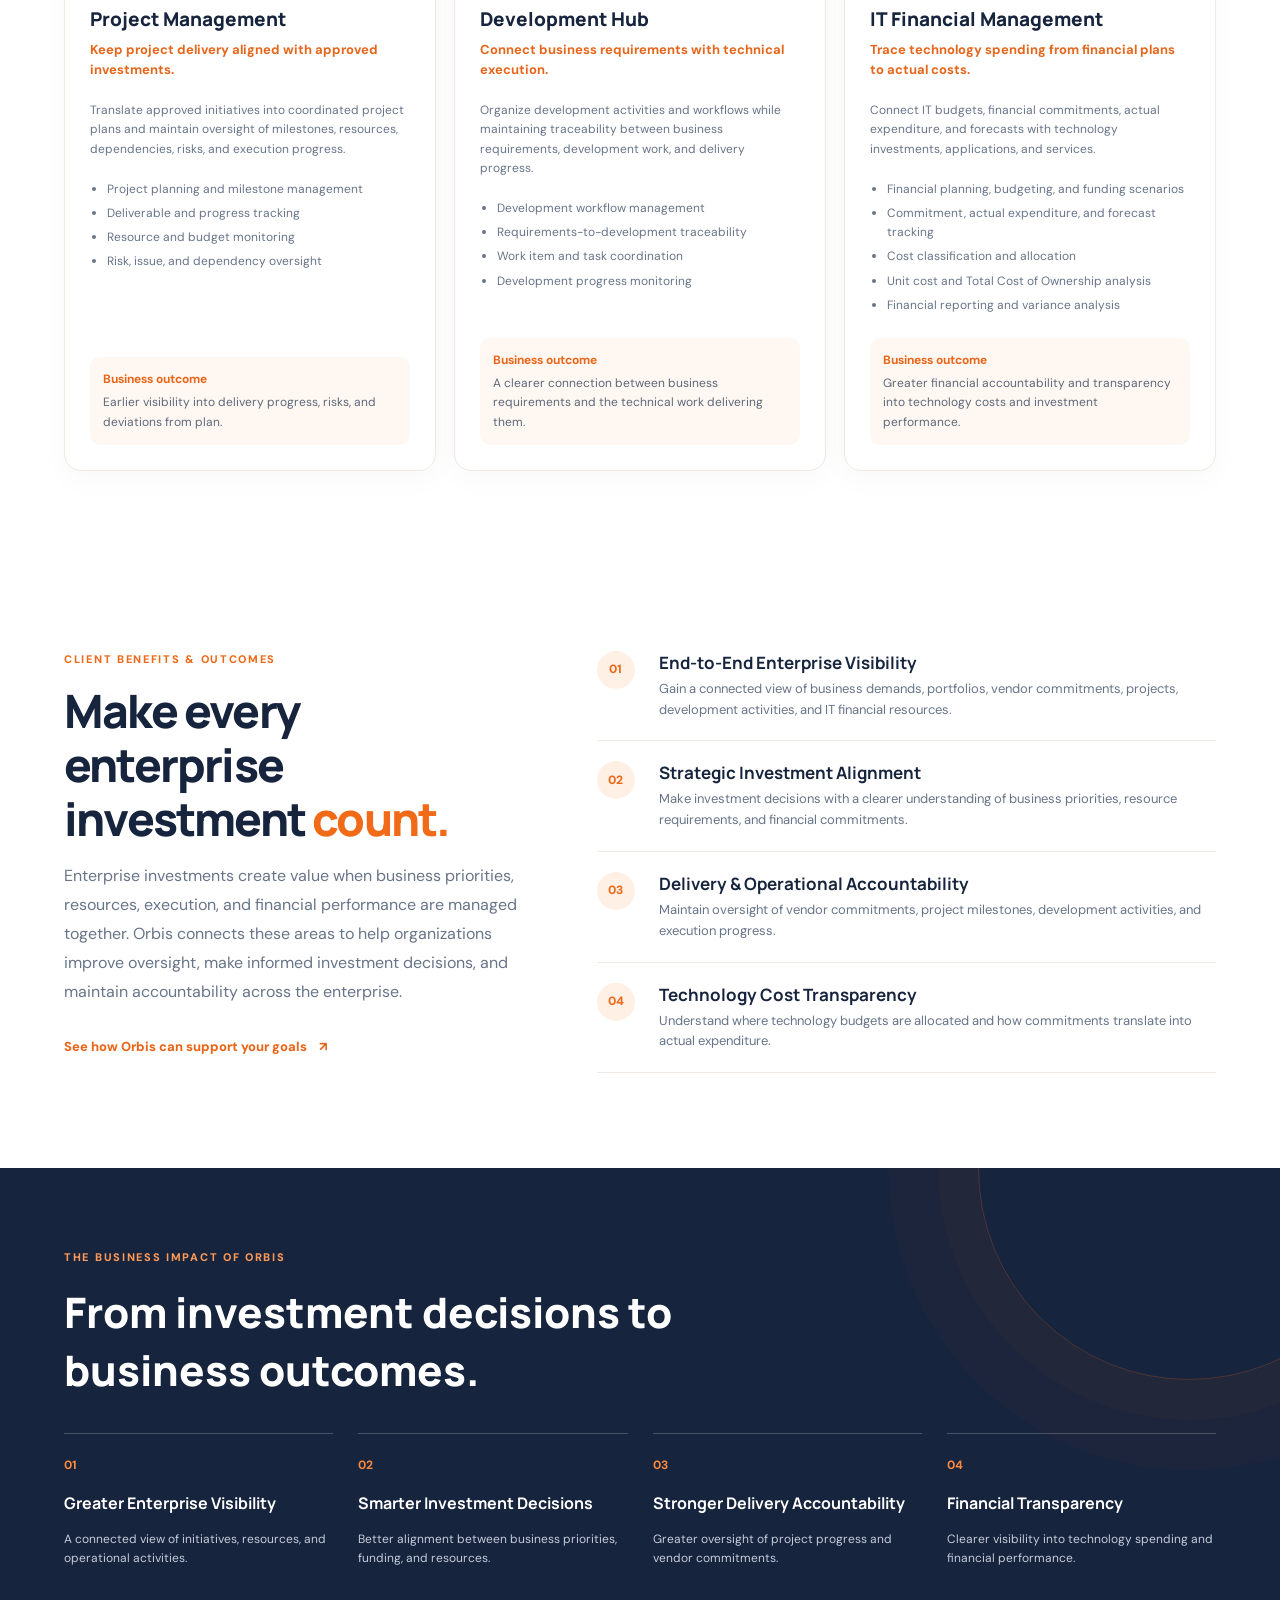
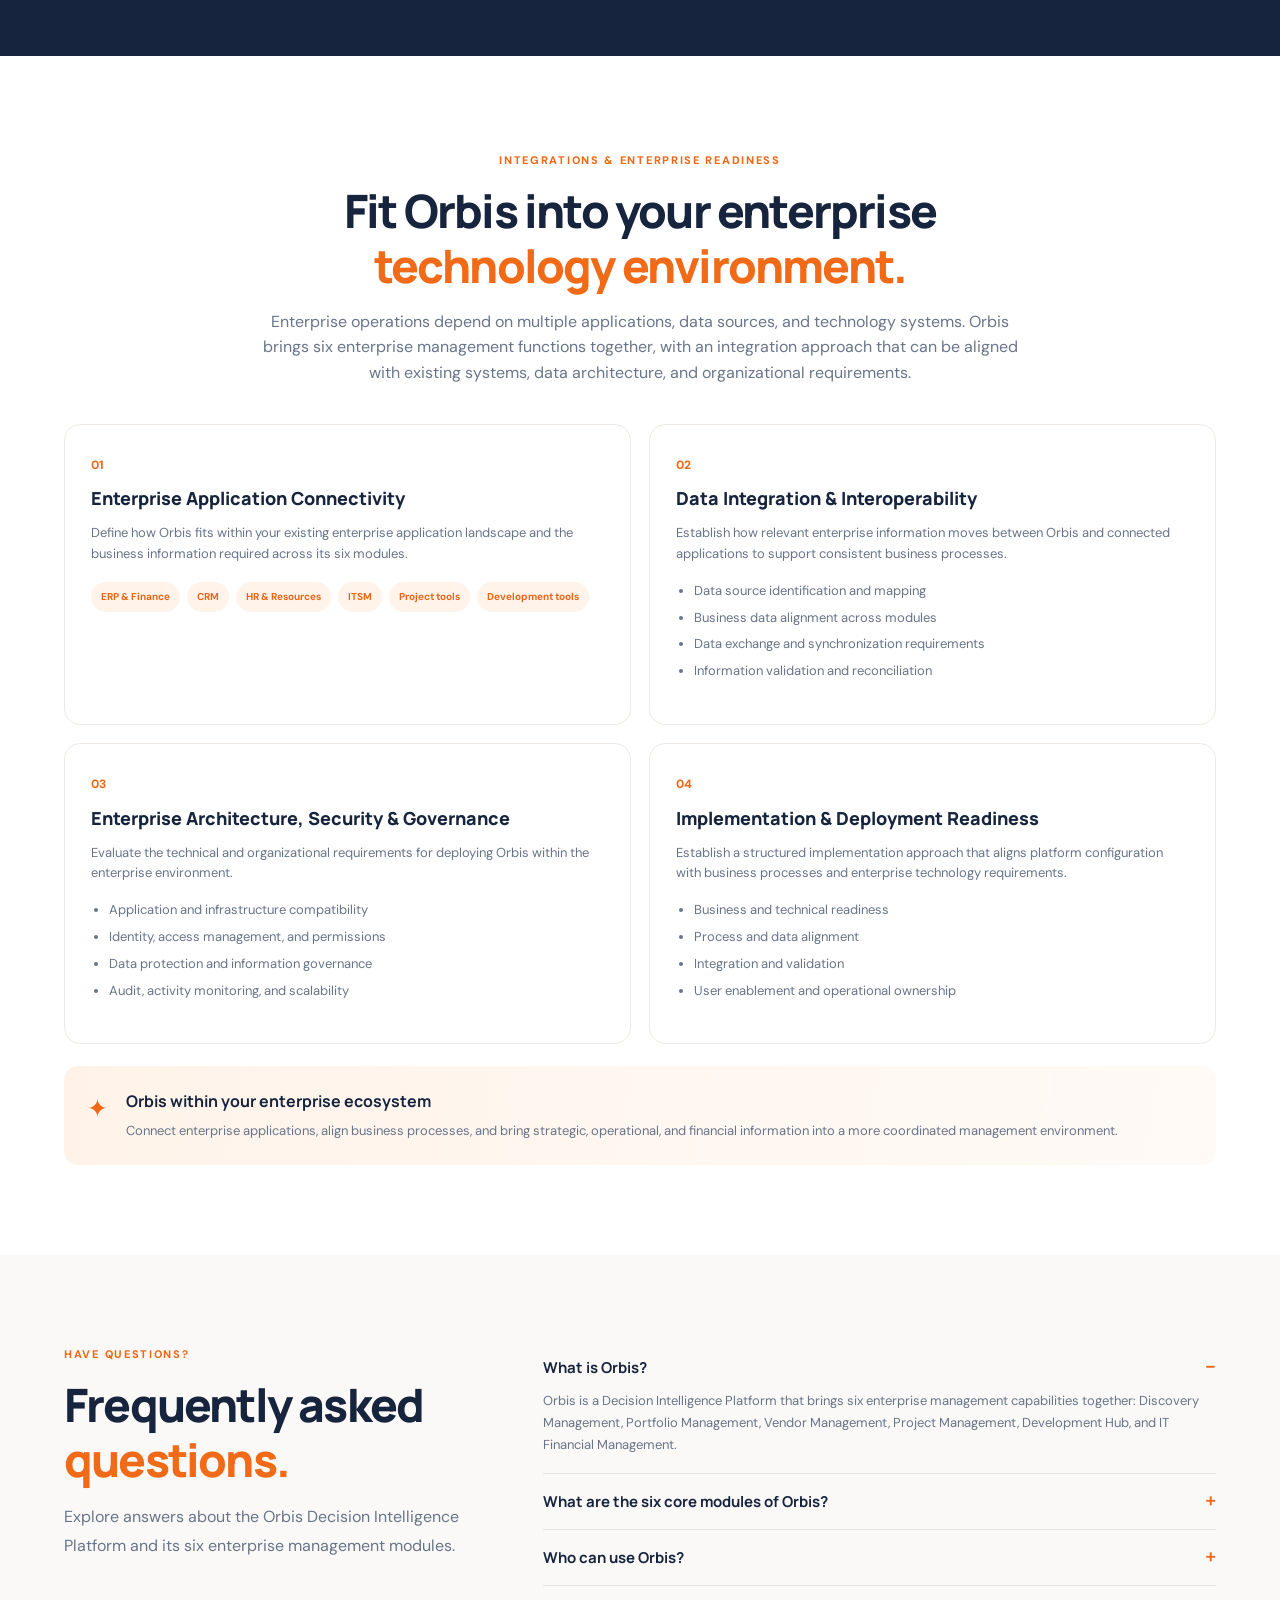
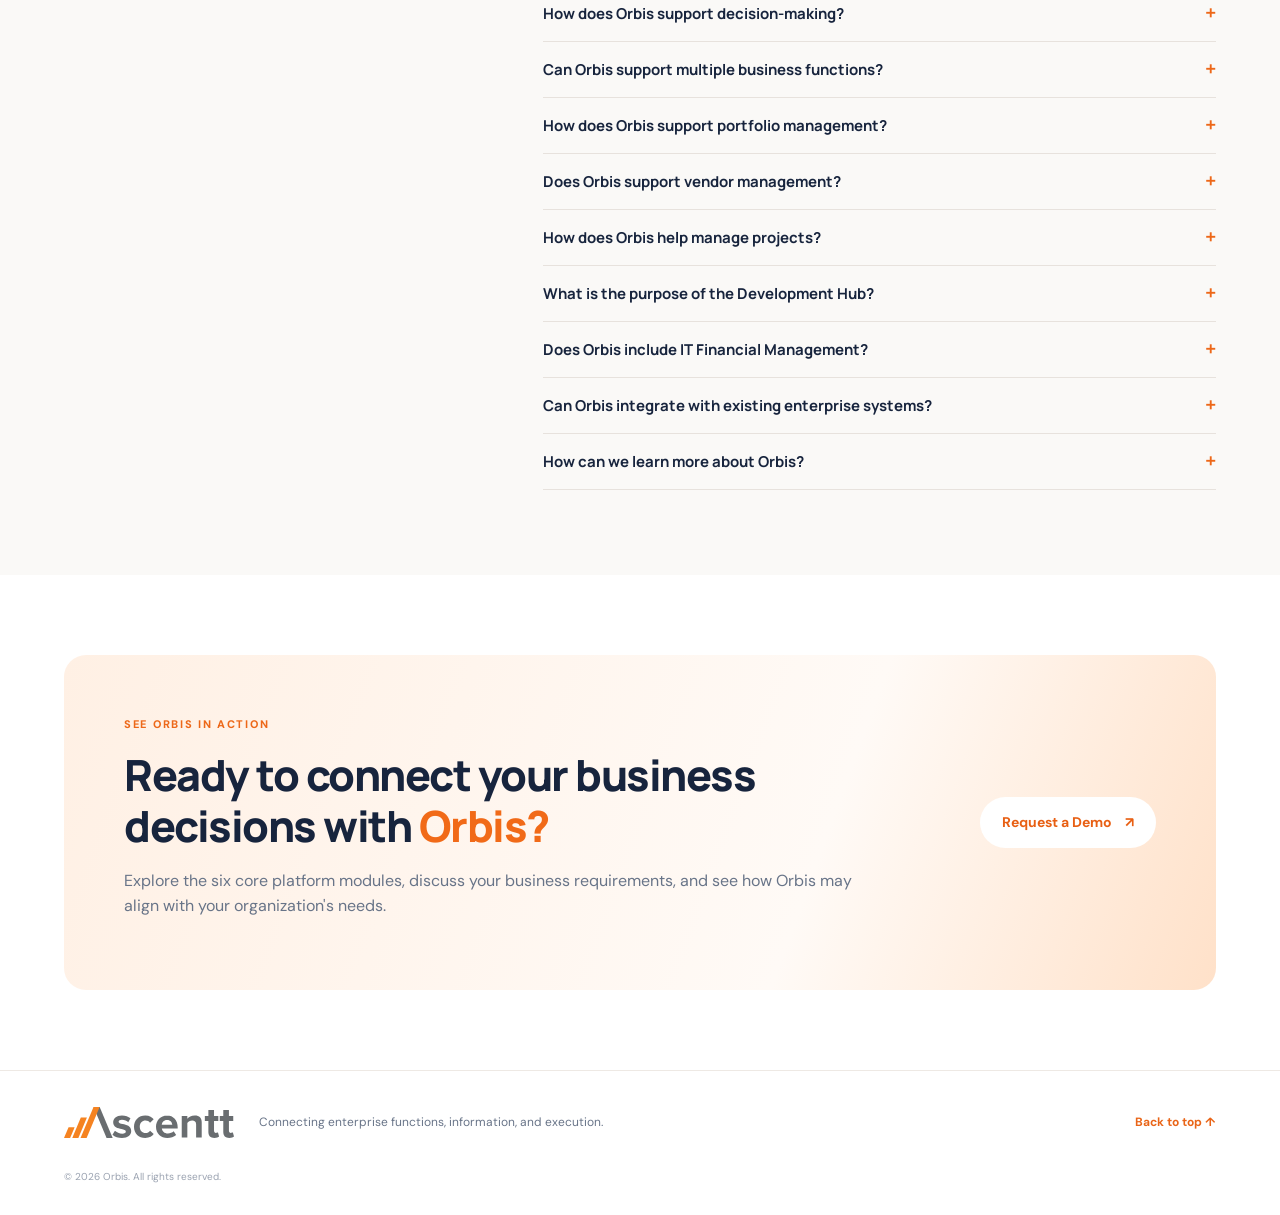
==== commit c97c5993: "Change video source type from mp4 to webm" ====
--- a/index.html
+++ b/index.html
@@ -47,7 +47,7 @@
         loop
         playsinline
     >
-        <source src="assets/orbis-dashboard-transparent.webm" type="video/mp4">
+        <source src="assets/orbis-dashboard-transparent.webm" type="video/webm">
     </video>
 
     <div class="art-caption">
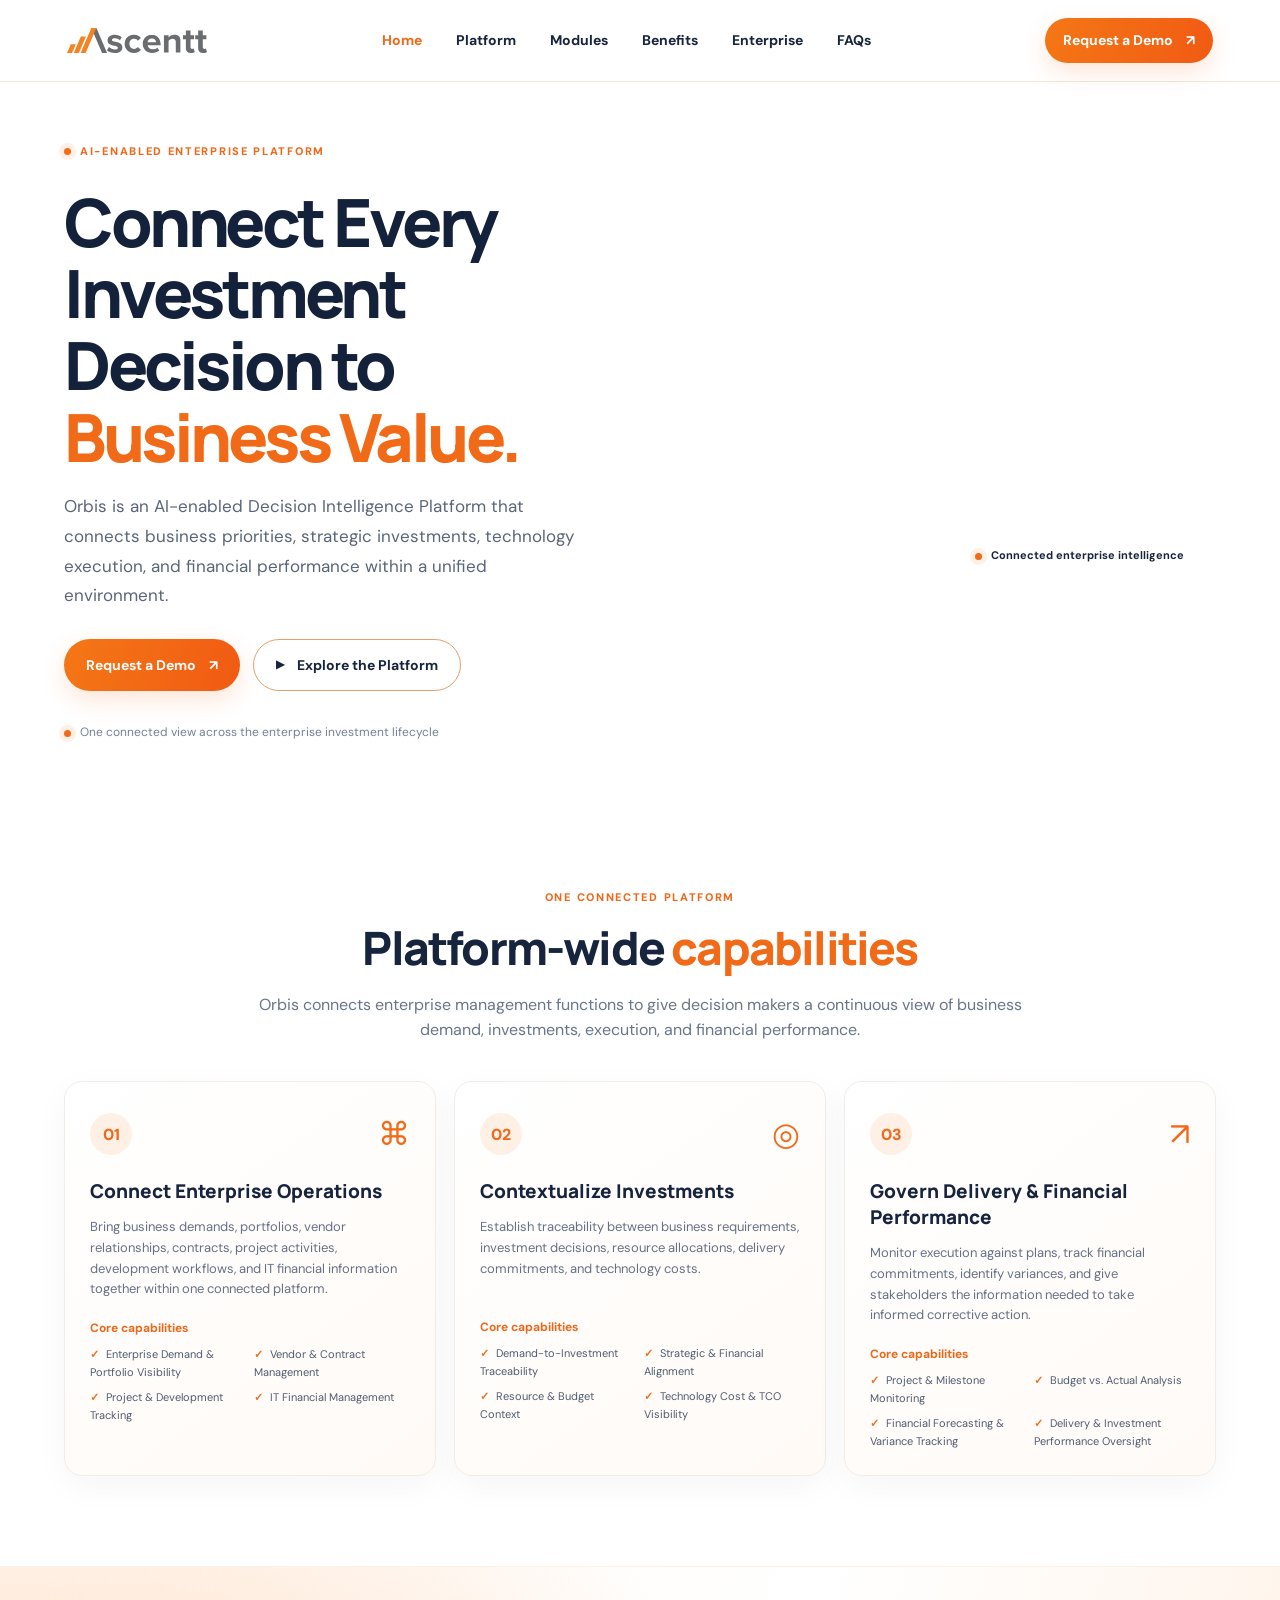
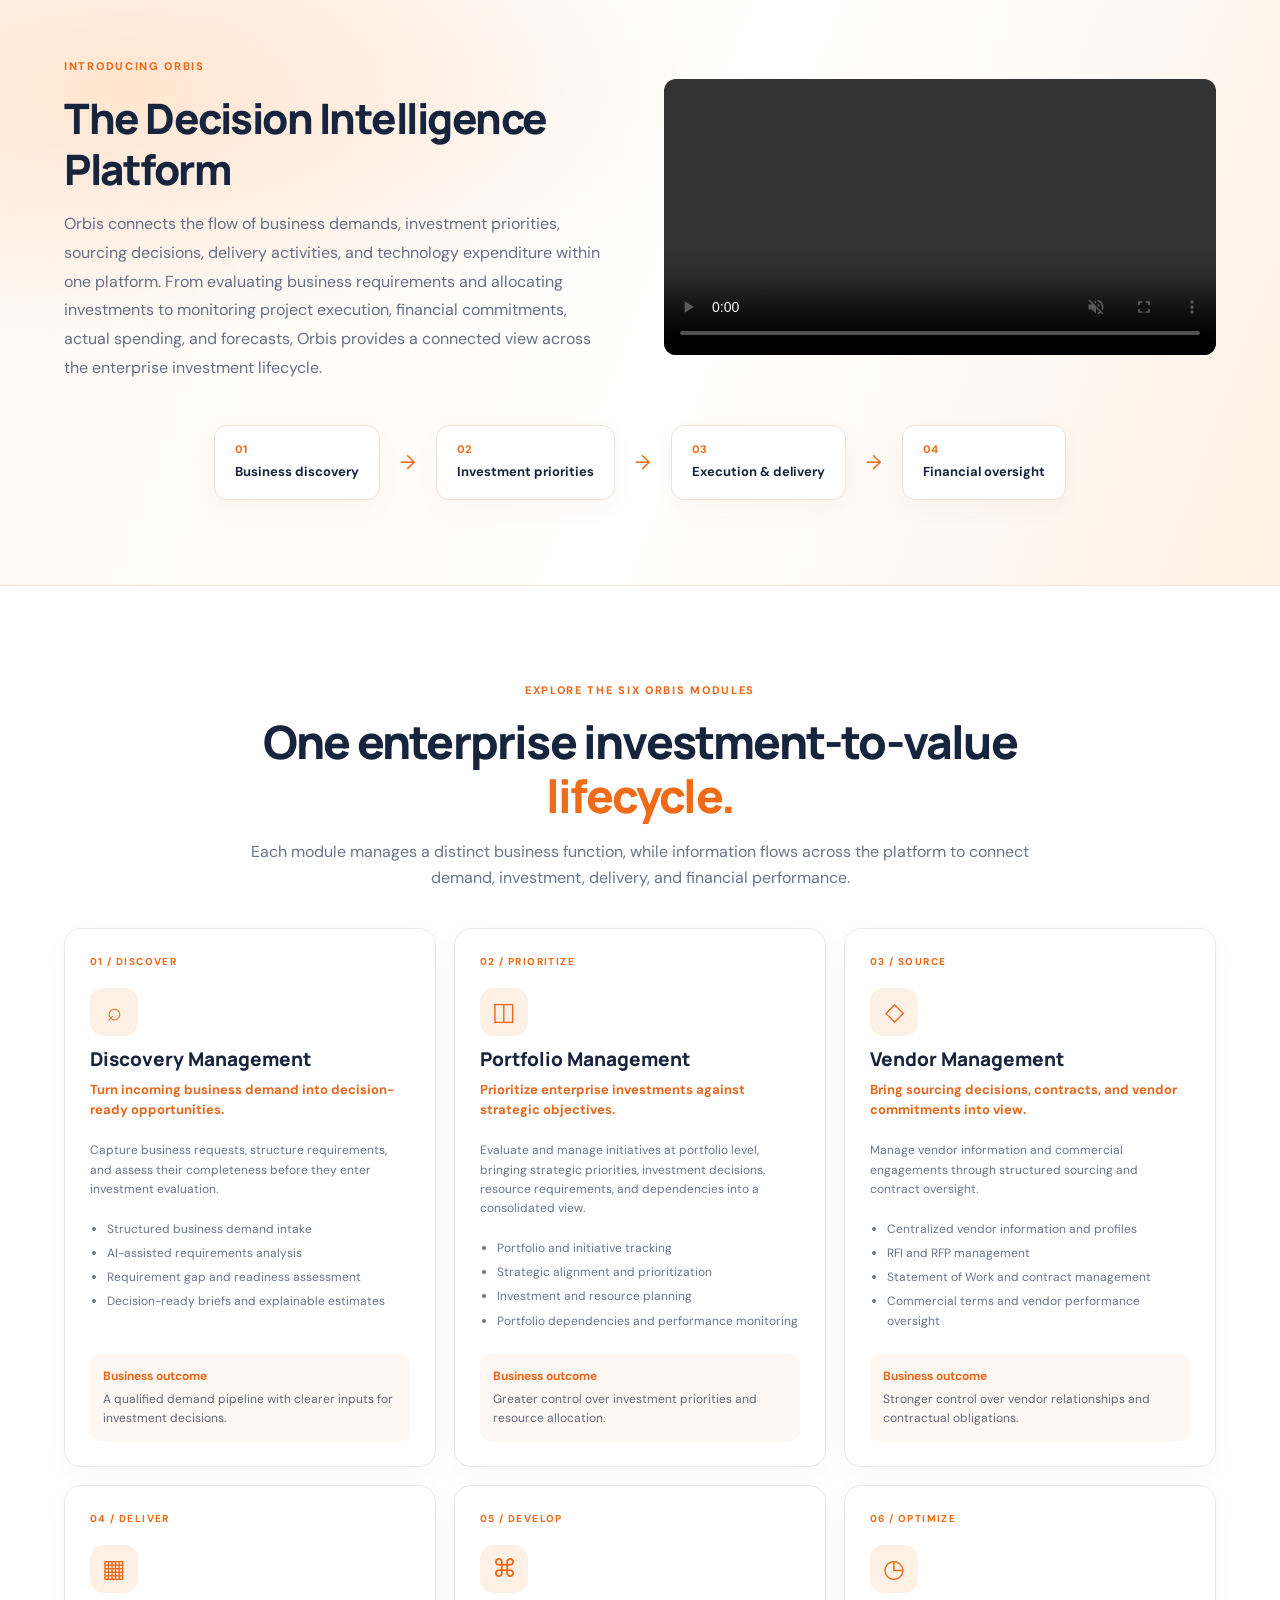
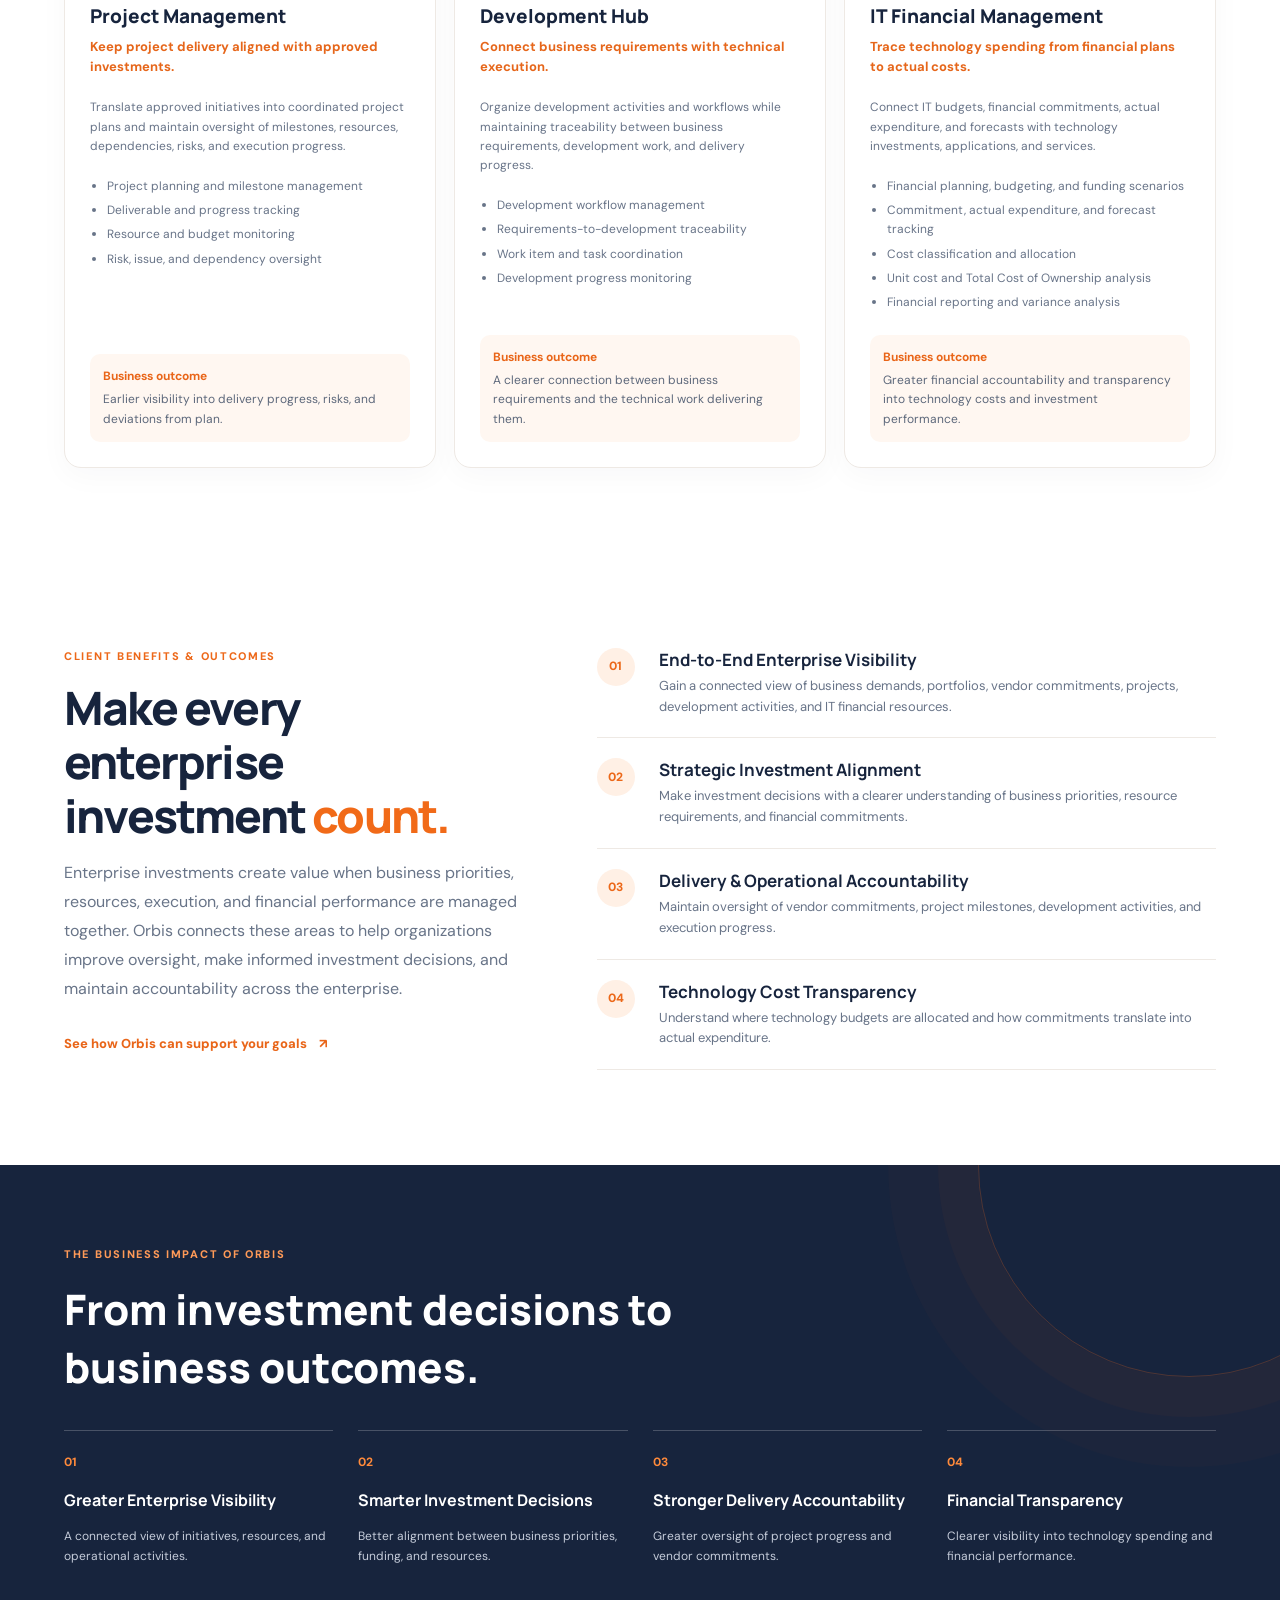
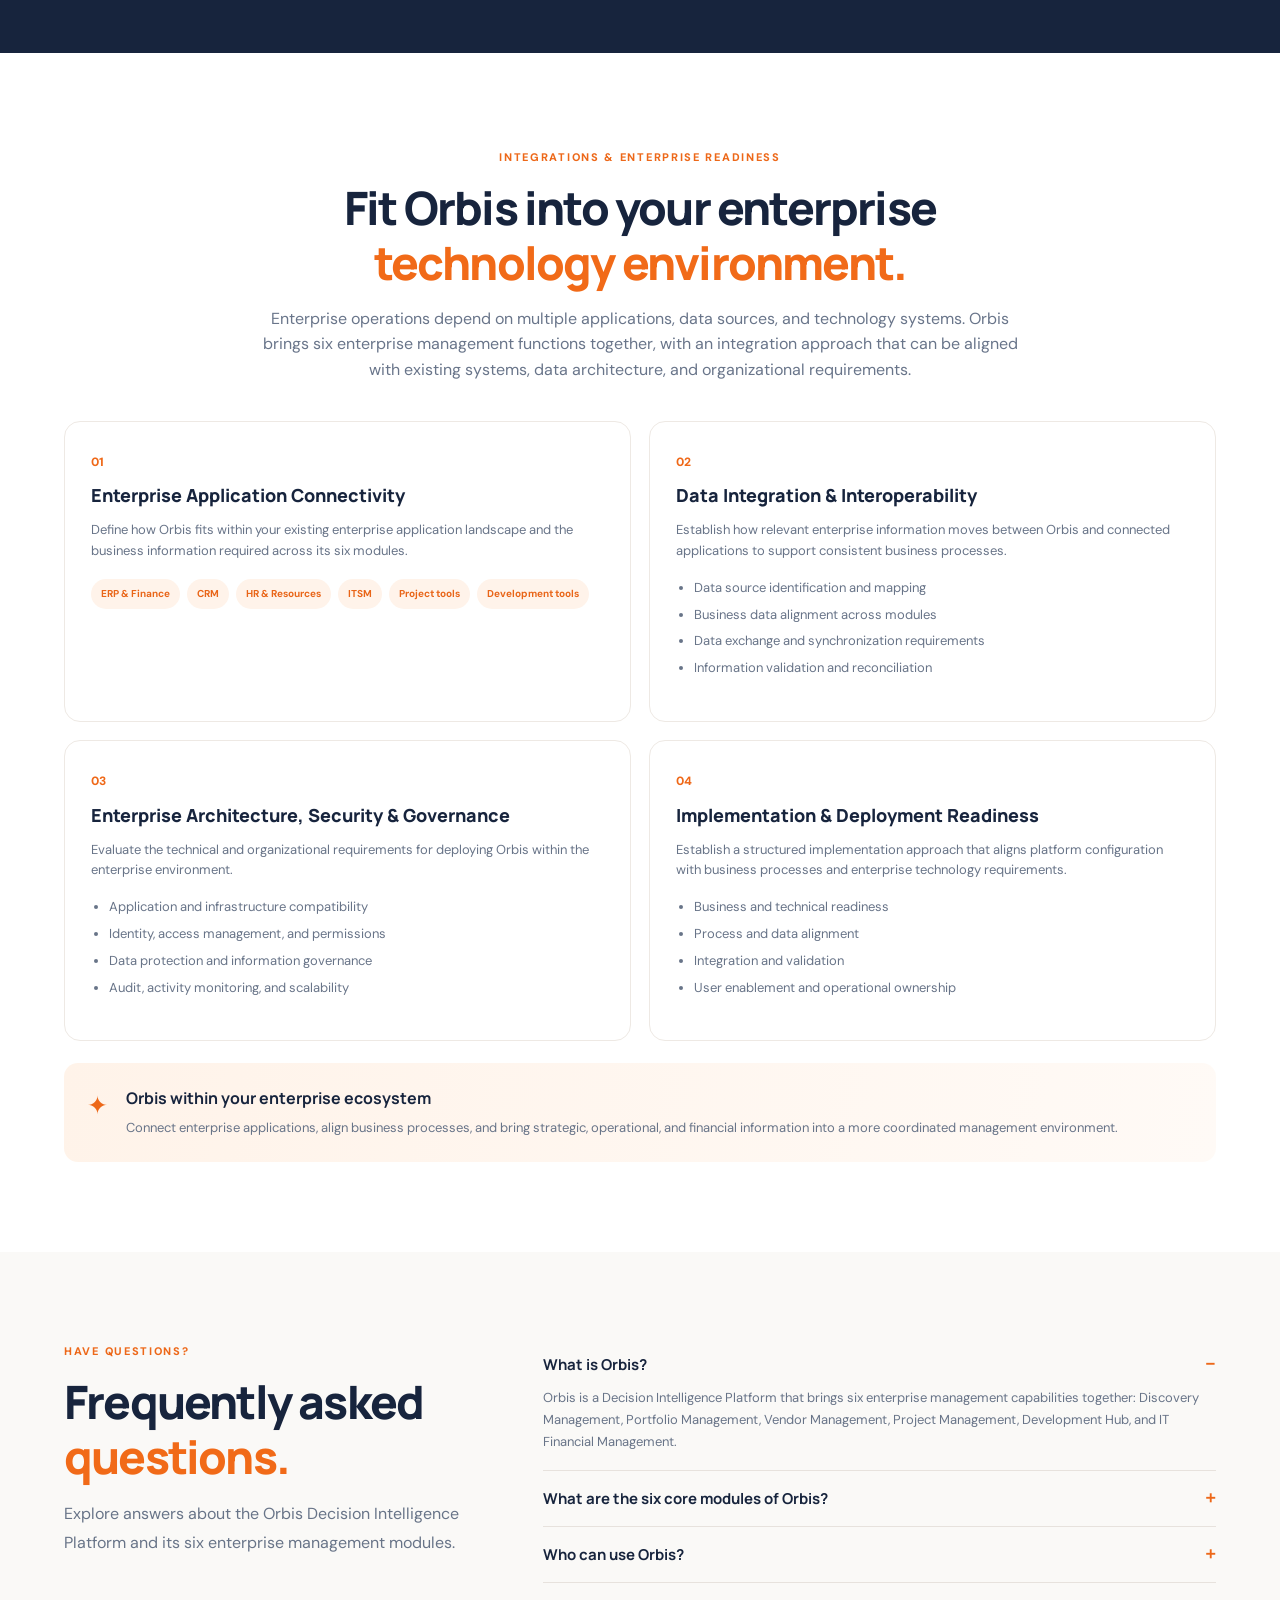
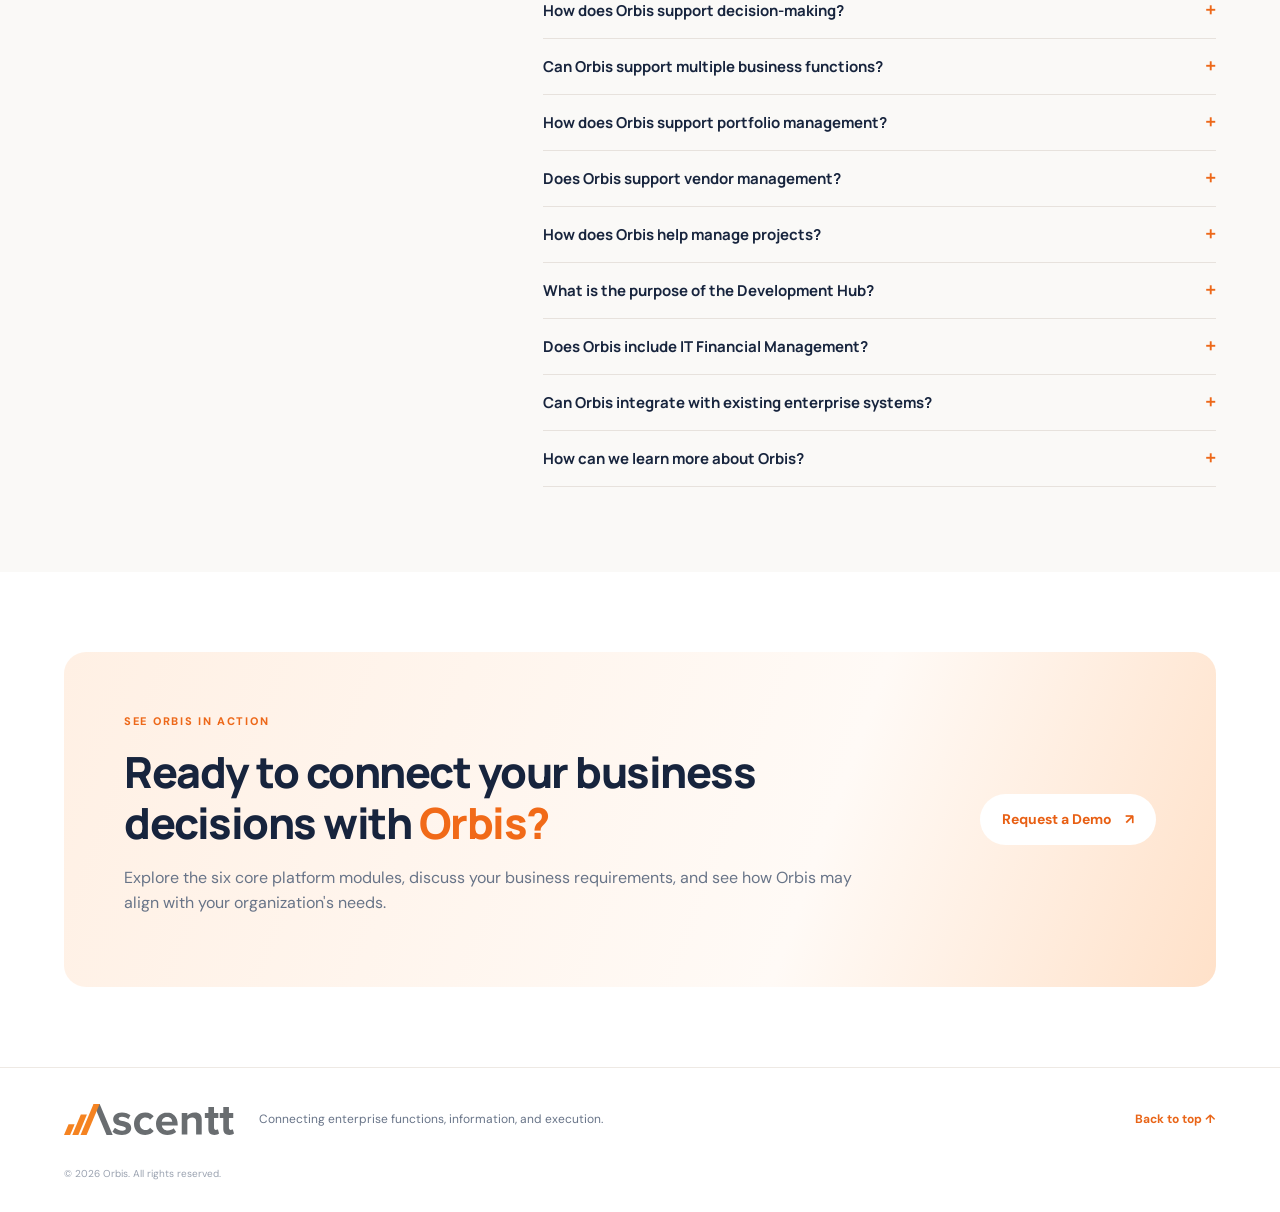
==== commit f4b991d2: "Update index.html" ====
--- a/index.html
+++ b/index.html
@@ -47,7 +47,7 @@
         loop
         playsinline
     >
-        <source src="assets/orbis-dashboard-transparent.webm" type="video/webm">
+        <source src="assets/orbis-dashboard-face.mp4" type="video/mp4">
     </video>
 
     <div class="art-caption">
--- a/style.css
+++ b/style.css
@@ -87,3 +87,10 @@
     object-fit: cover;
     border-radius: 18px;
 }
+.hero-video {
+    width: 100%;
+    height: auto;
+    display: block;
+    object-fit: contain;
+    background: transparent;
+}
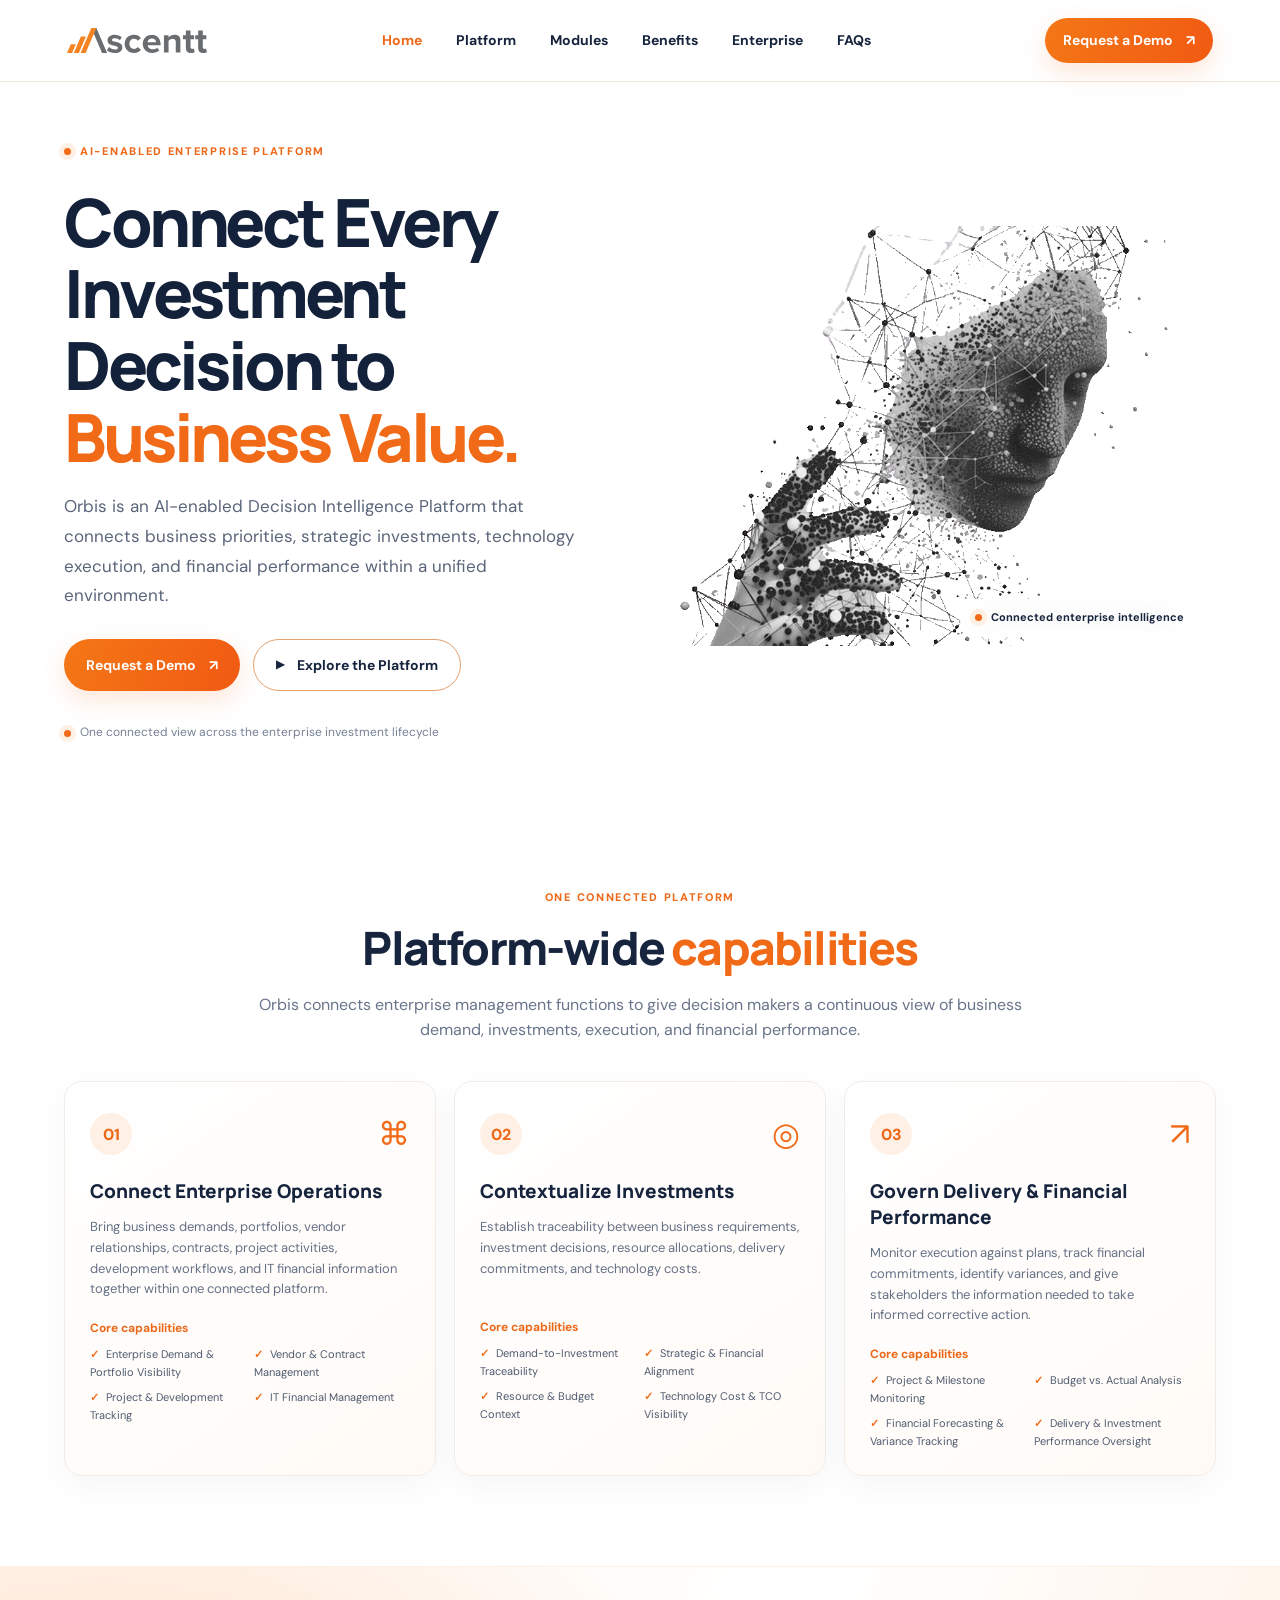
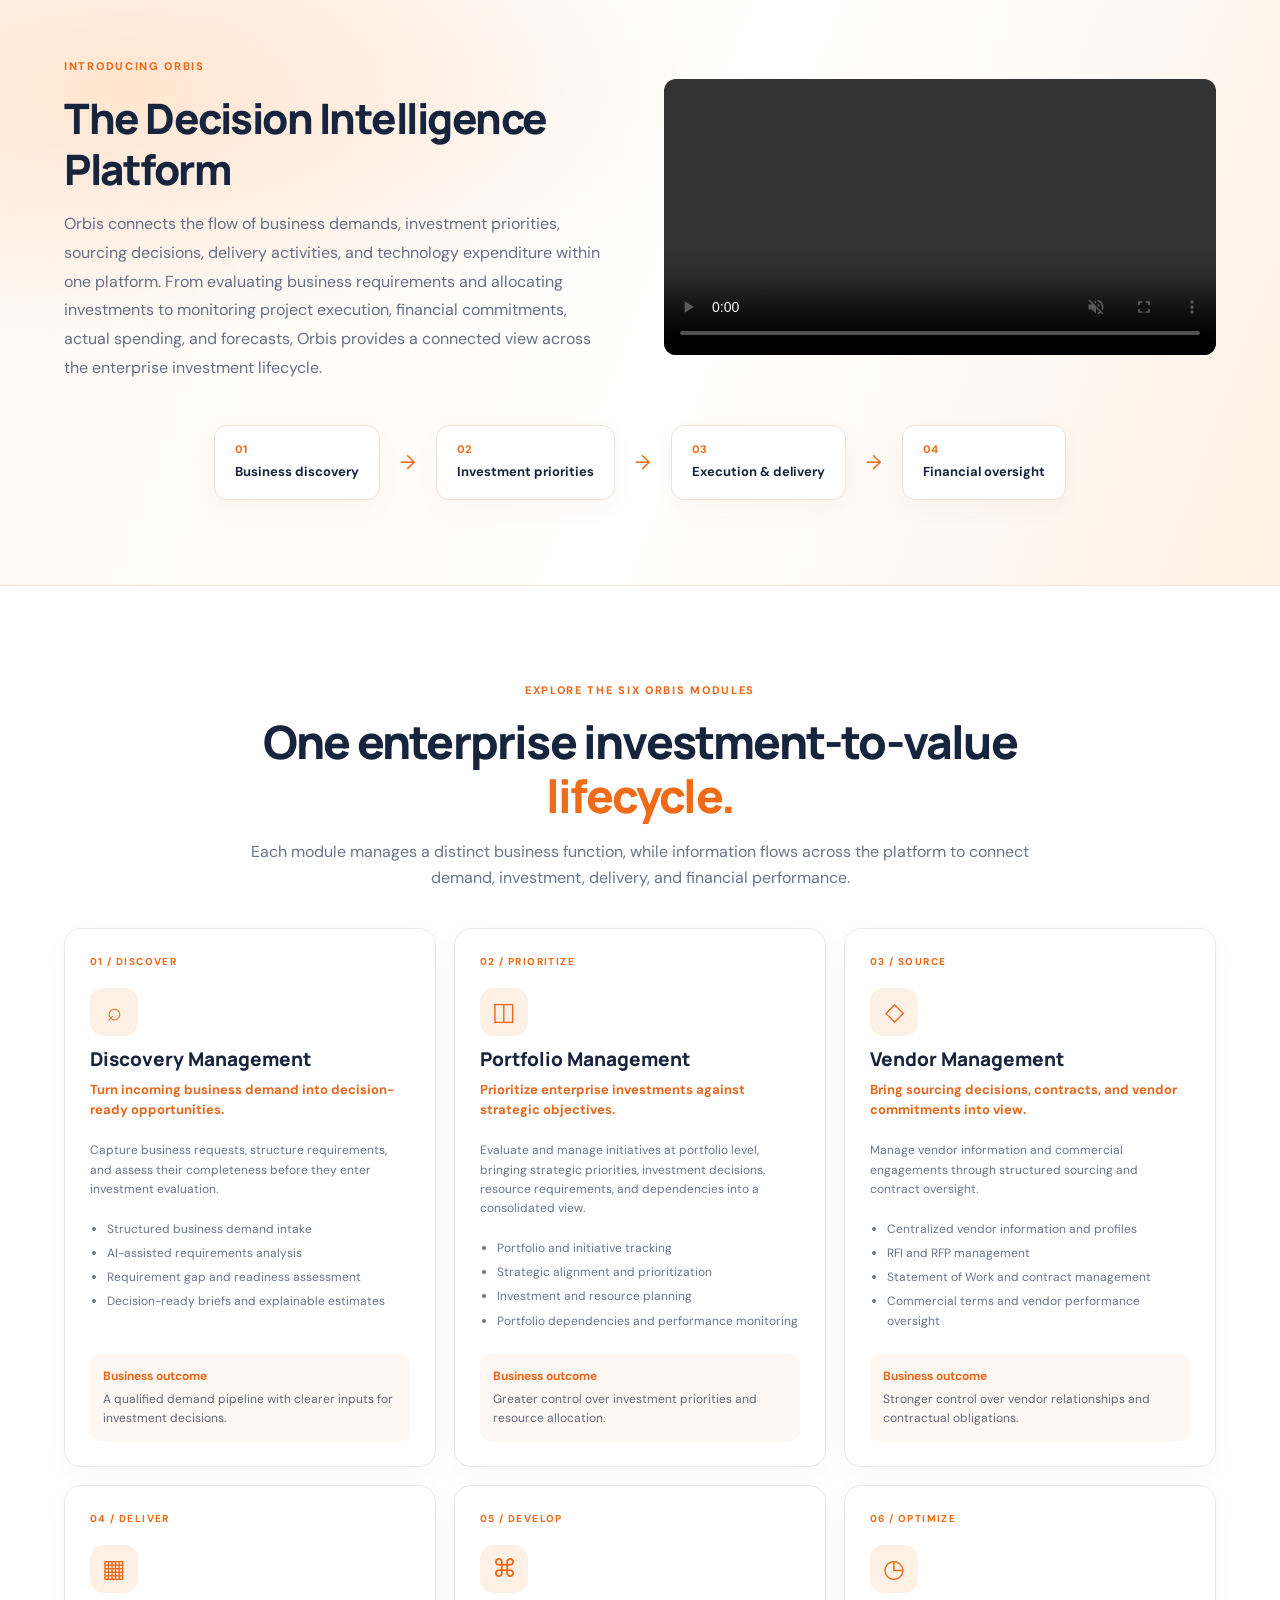
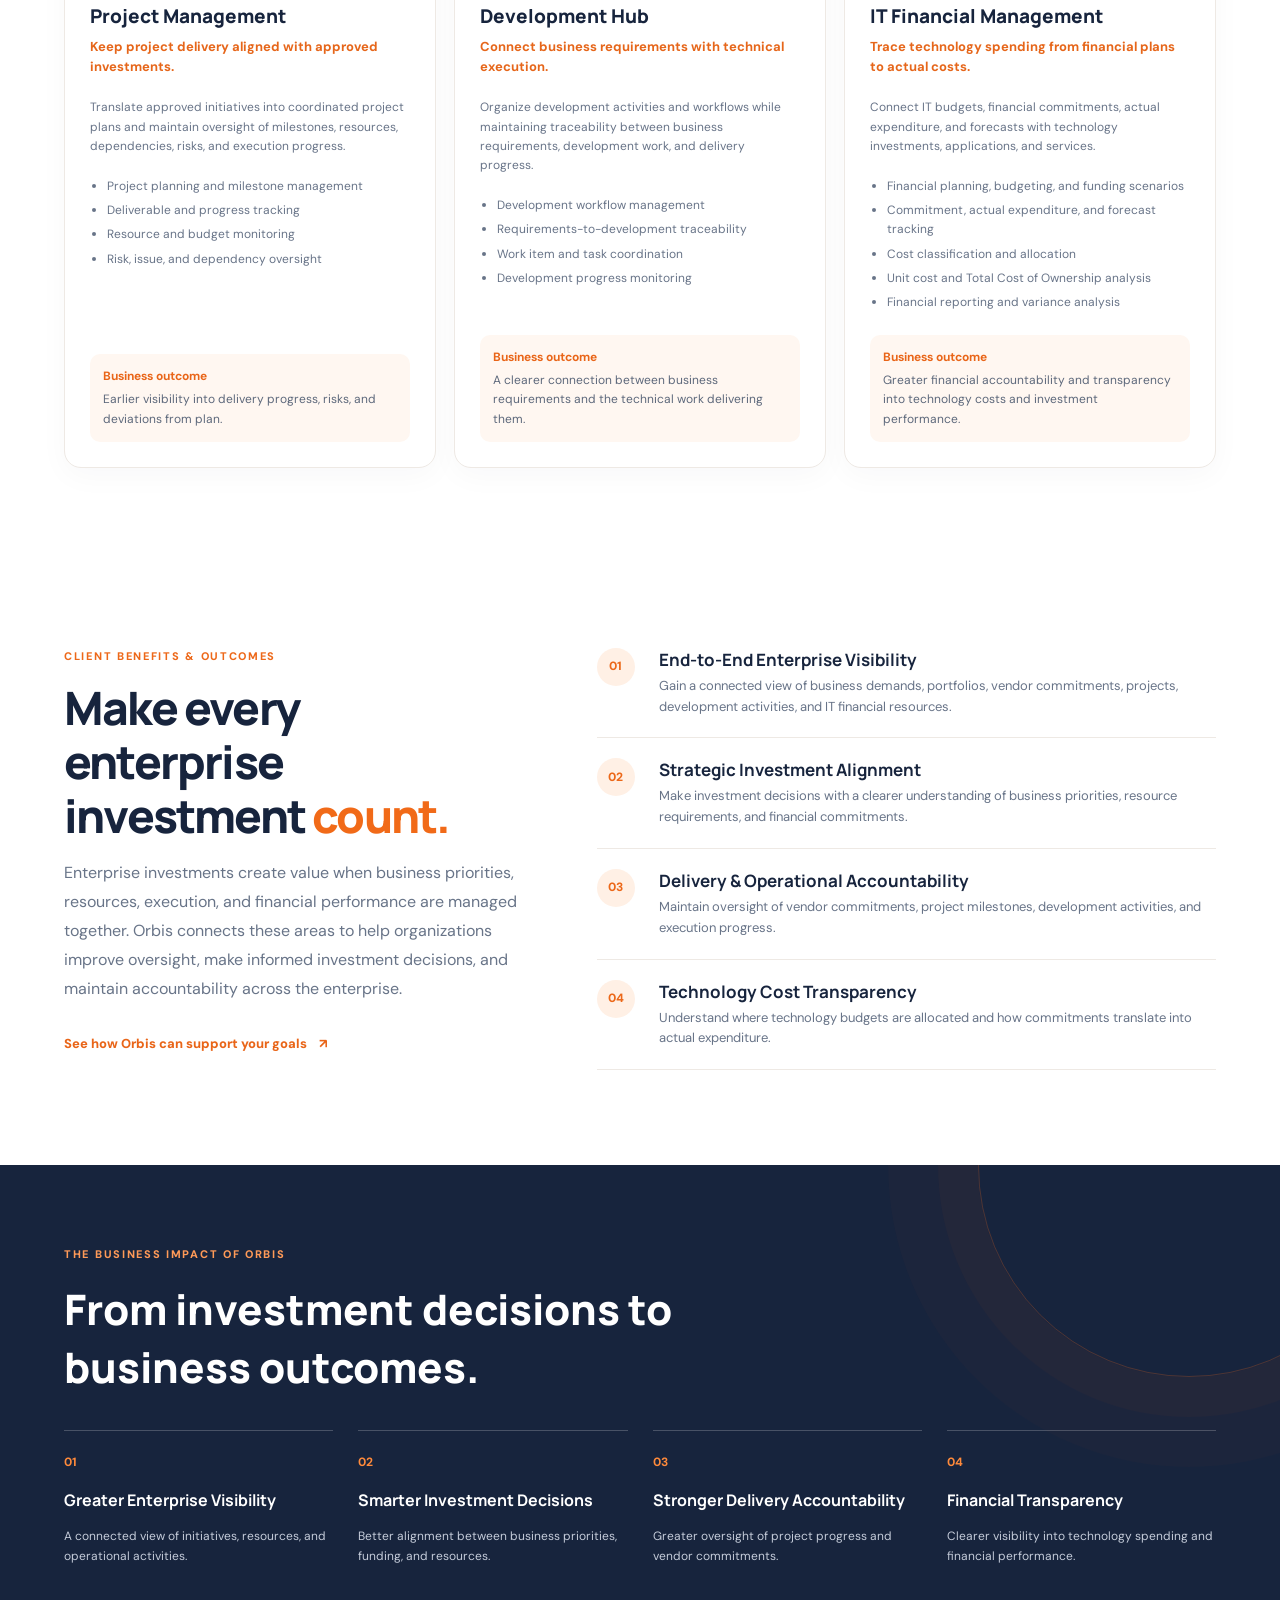
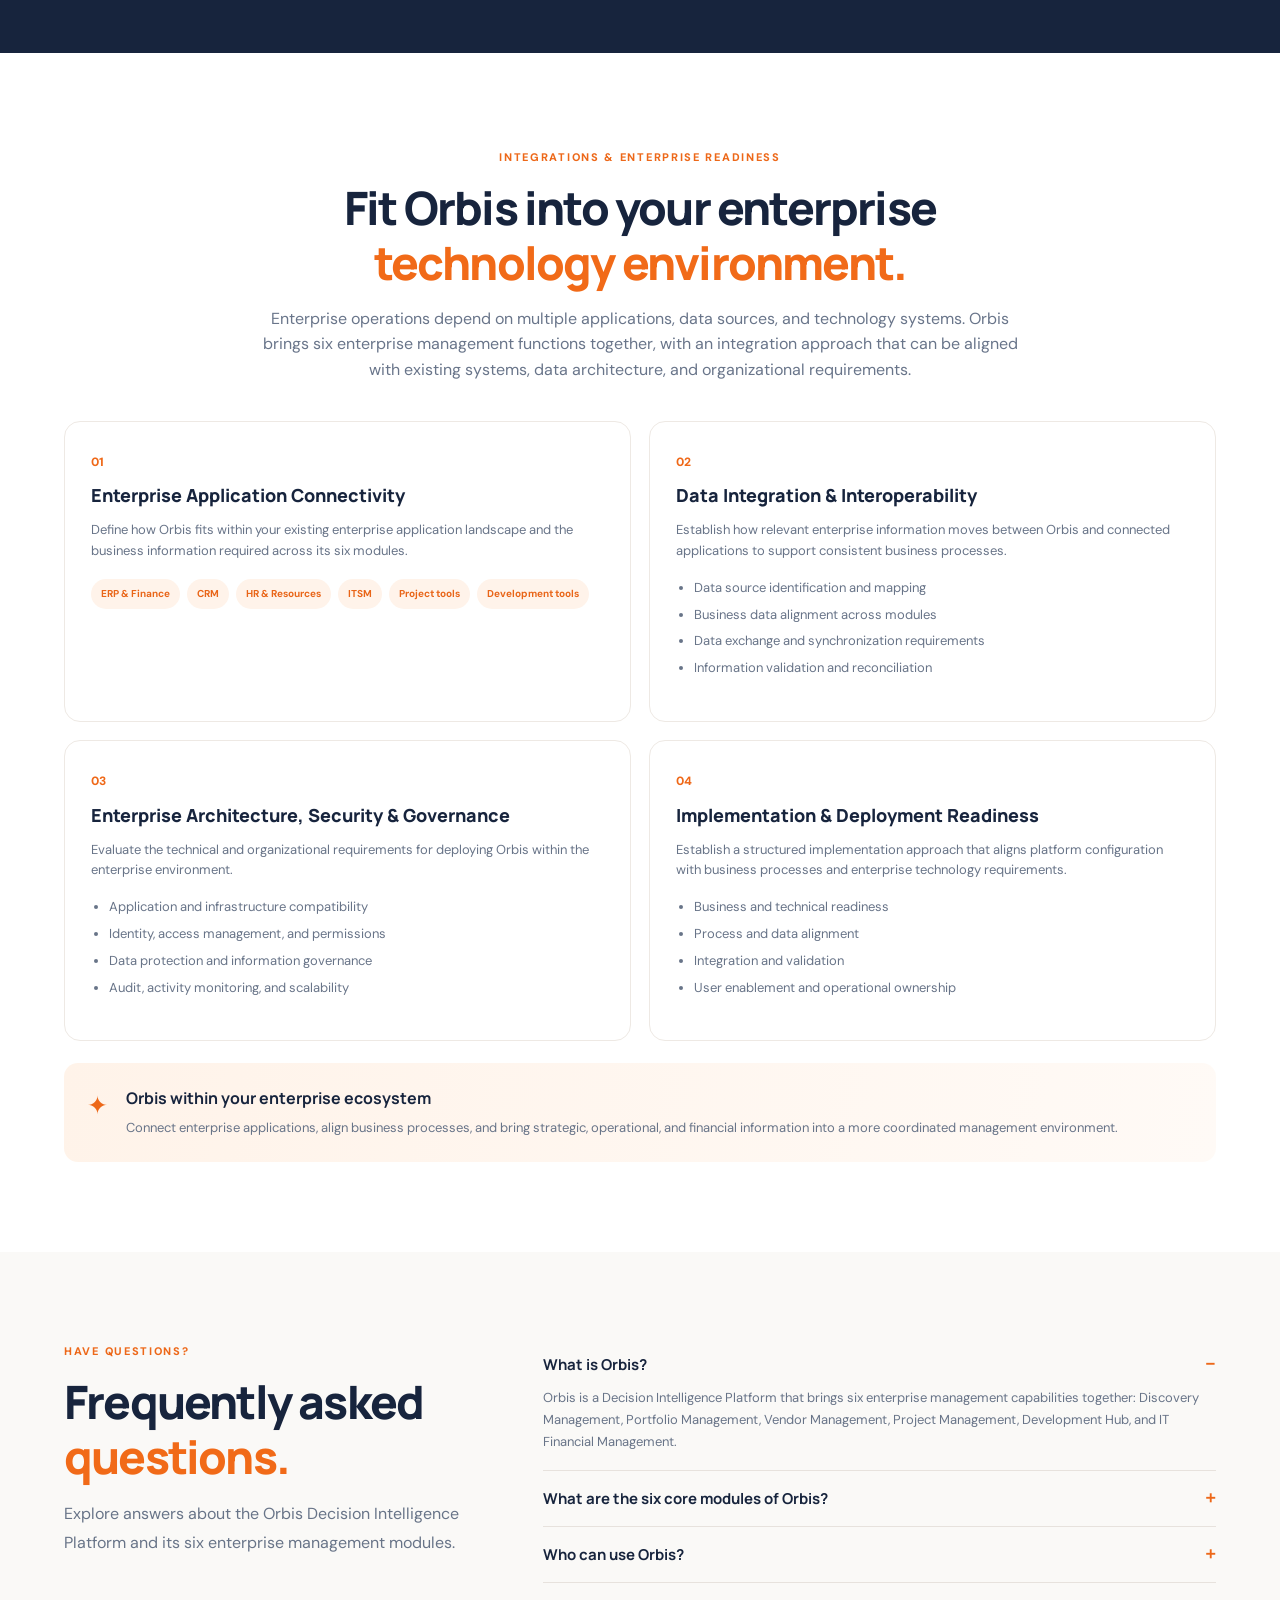
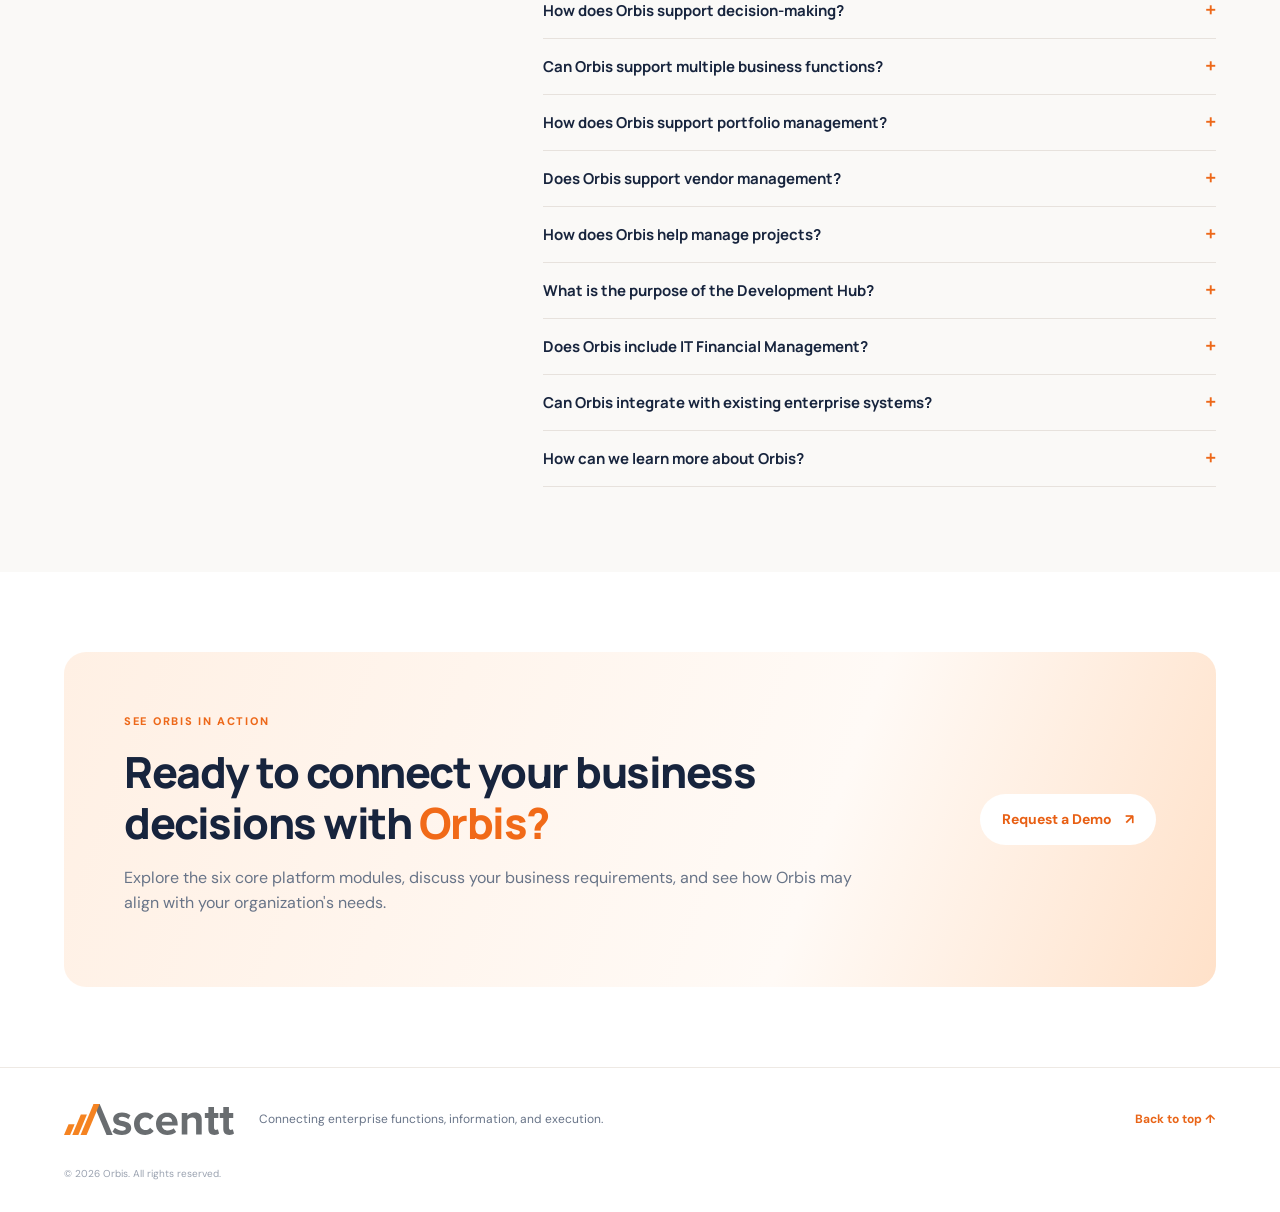
==== commit f534fe44: "Update index.html" ====
--- a/index.html
+++ b/index.html
@@ -40,15 +40,18 @@
         <div class="hero-proof"><span class="proof-dot"></span> One connected view across the enterprise investment lifecycle</div>
       </div>
  <div class="hero-art">
-    <video
-        class="hero-video"
-        autoplay
-        muted
-        loop
-        playsinline
+<div class="hero-art">
+    <img
+        src="assets/DASHBOARD%20AI%20FACE.gif"
+        alt="Orbis 3D Animation"
+        class="hero-gif"
     >
-        <source src="assets/orbis-dashboard-face.mp4" type="video/mp4">
-    </video>
+
+    <div class="art-caption">
+        <span class="caption-pulse"></span>
+        Connected enterprise intelligence
+    </div>
+</div>
 
     <div class="art-caption">
         <span class="caption-pulse"></span>
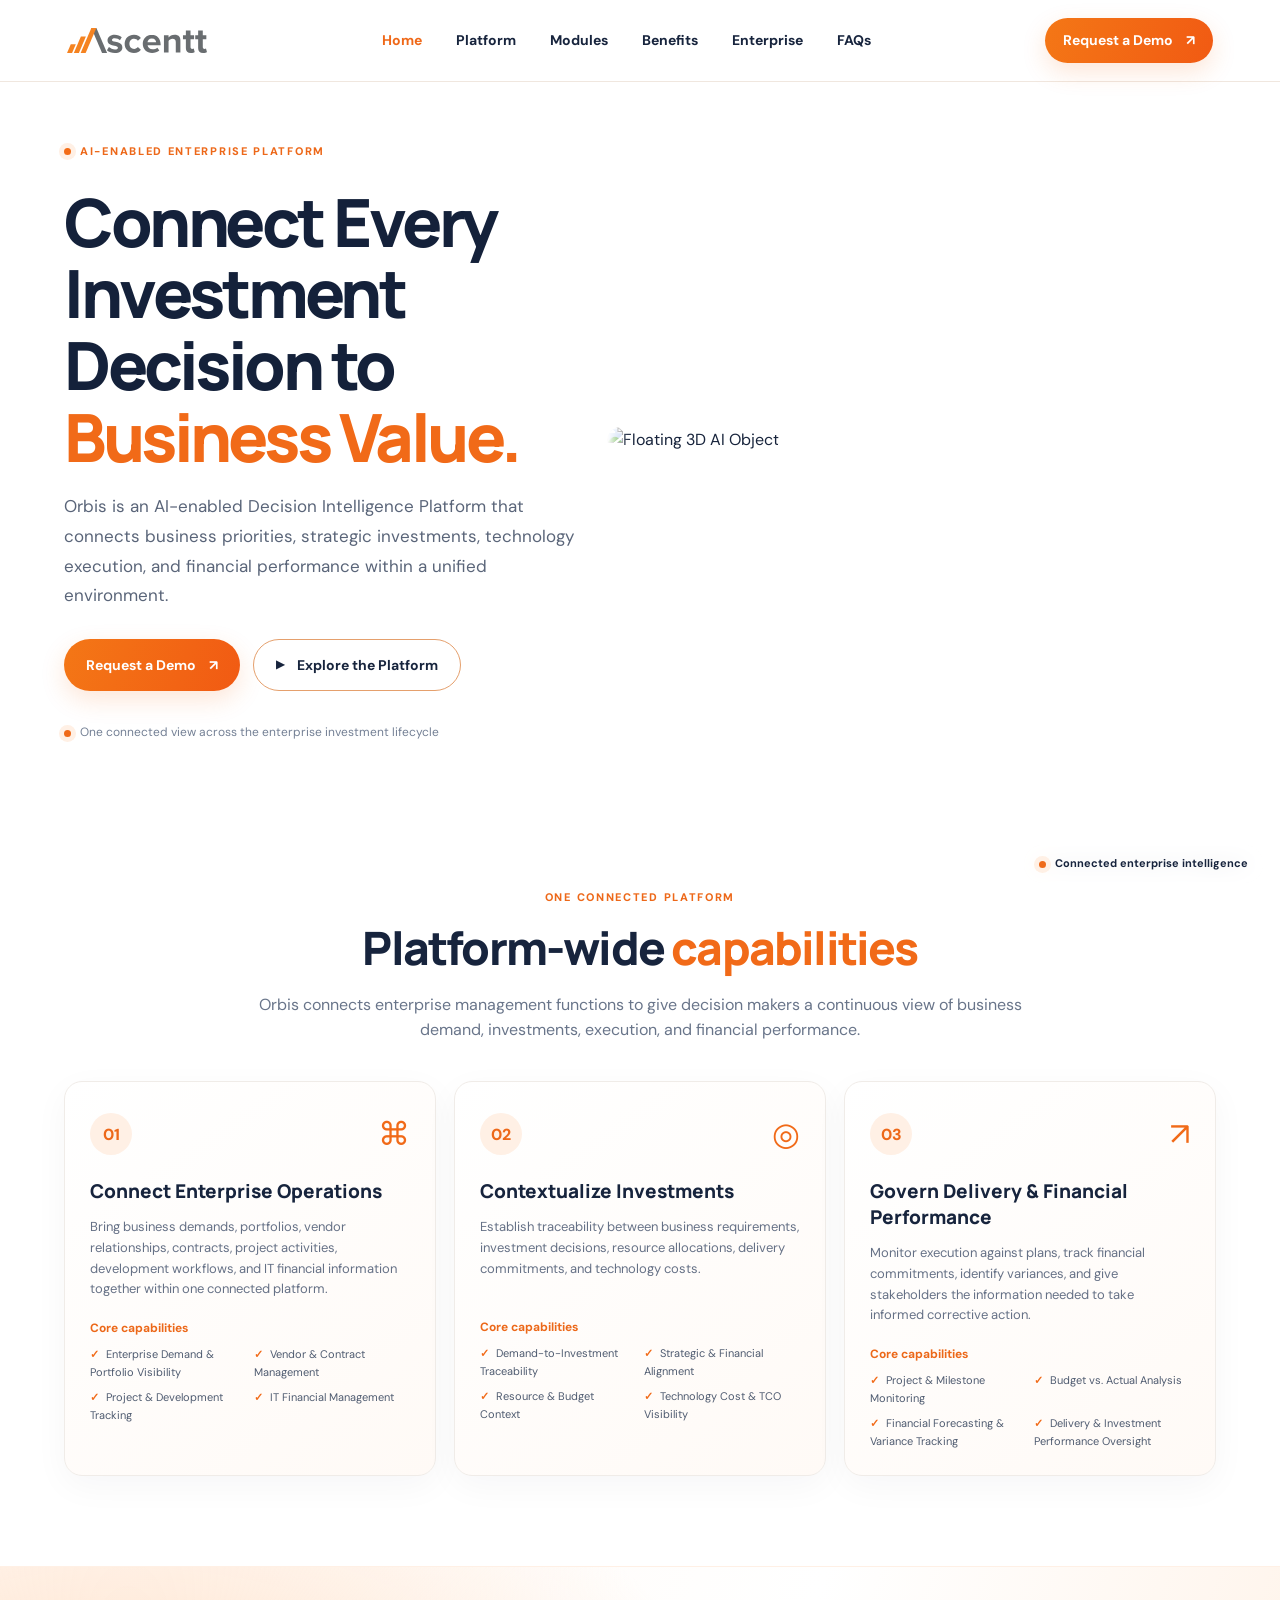
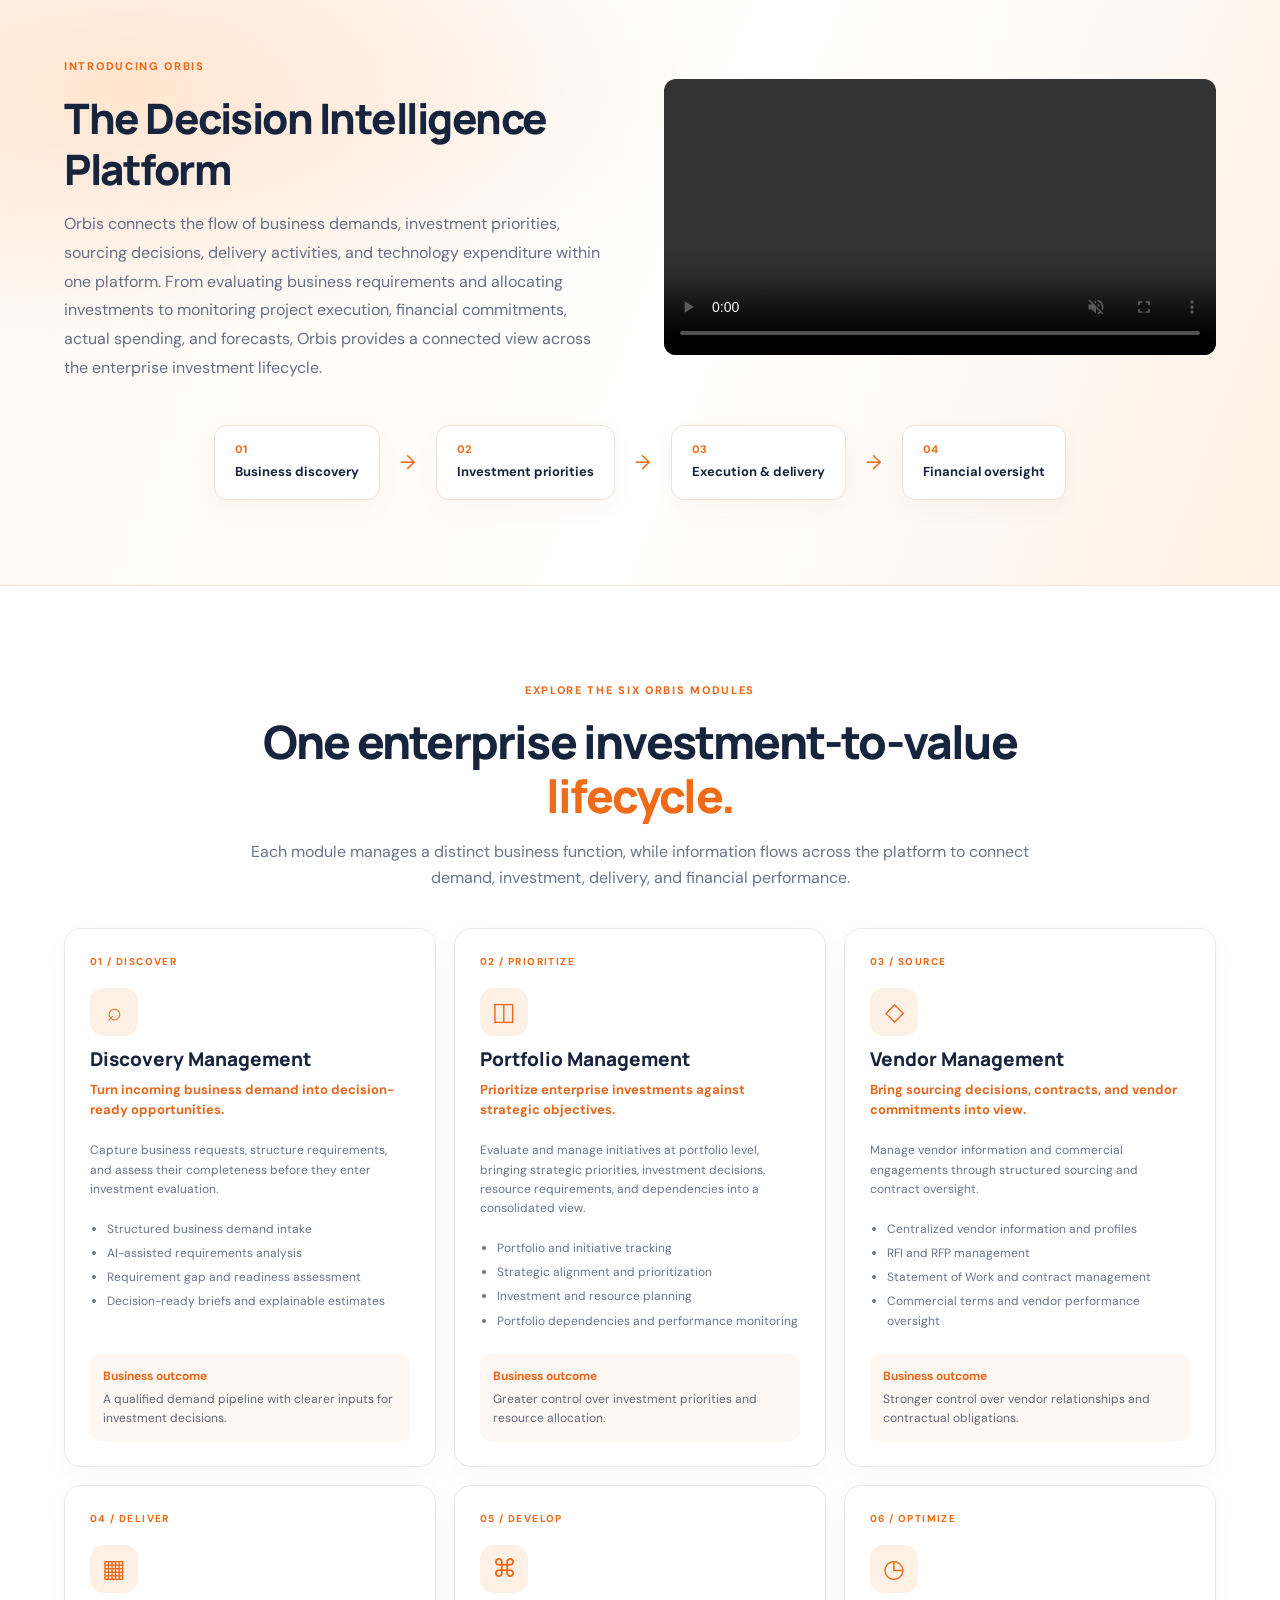
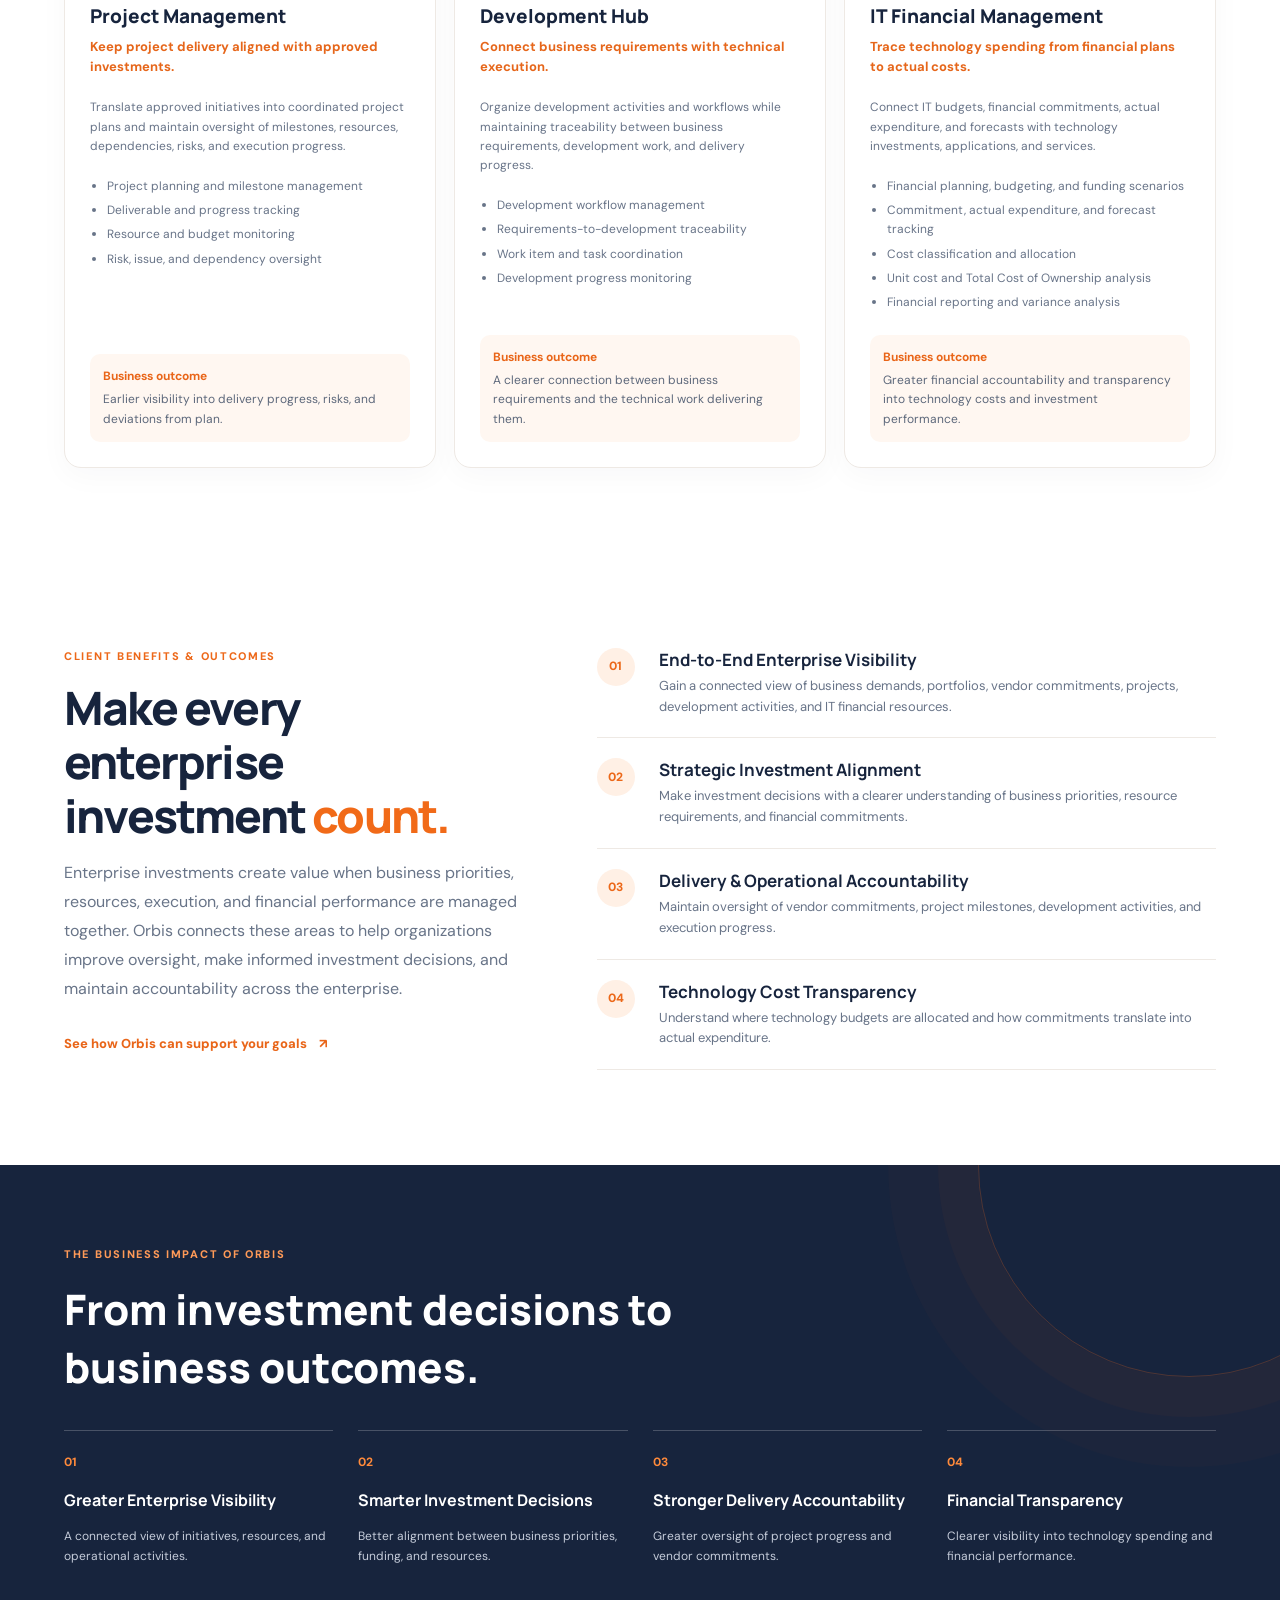
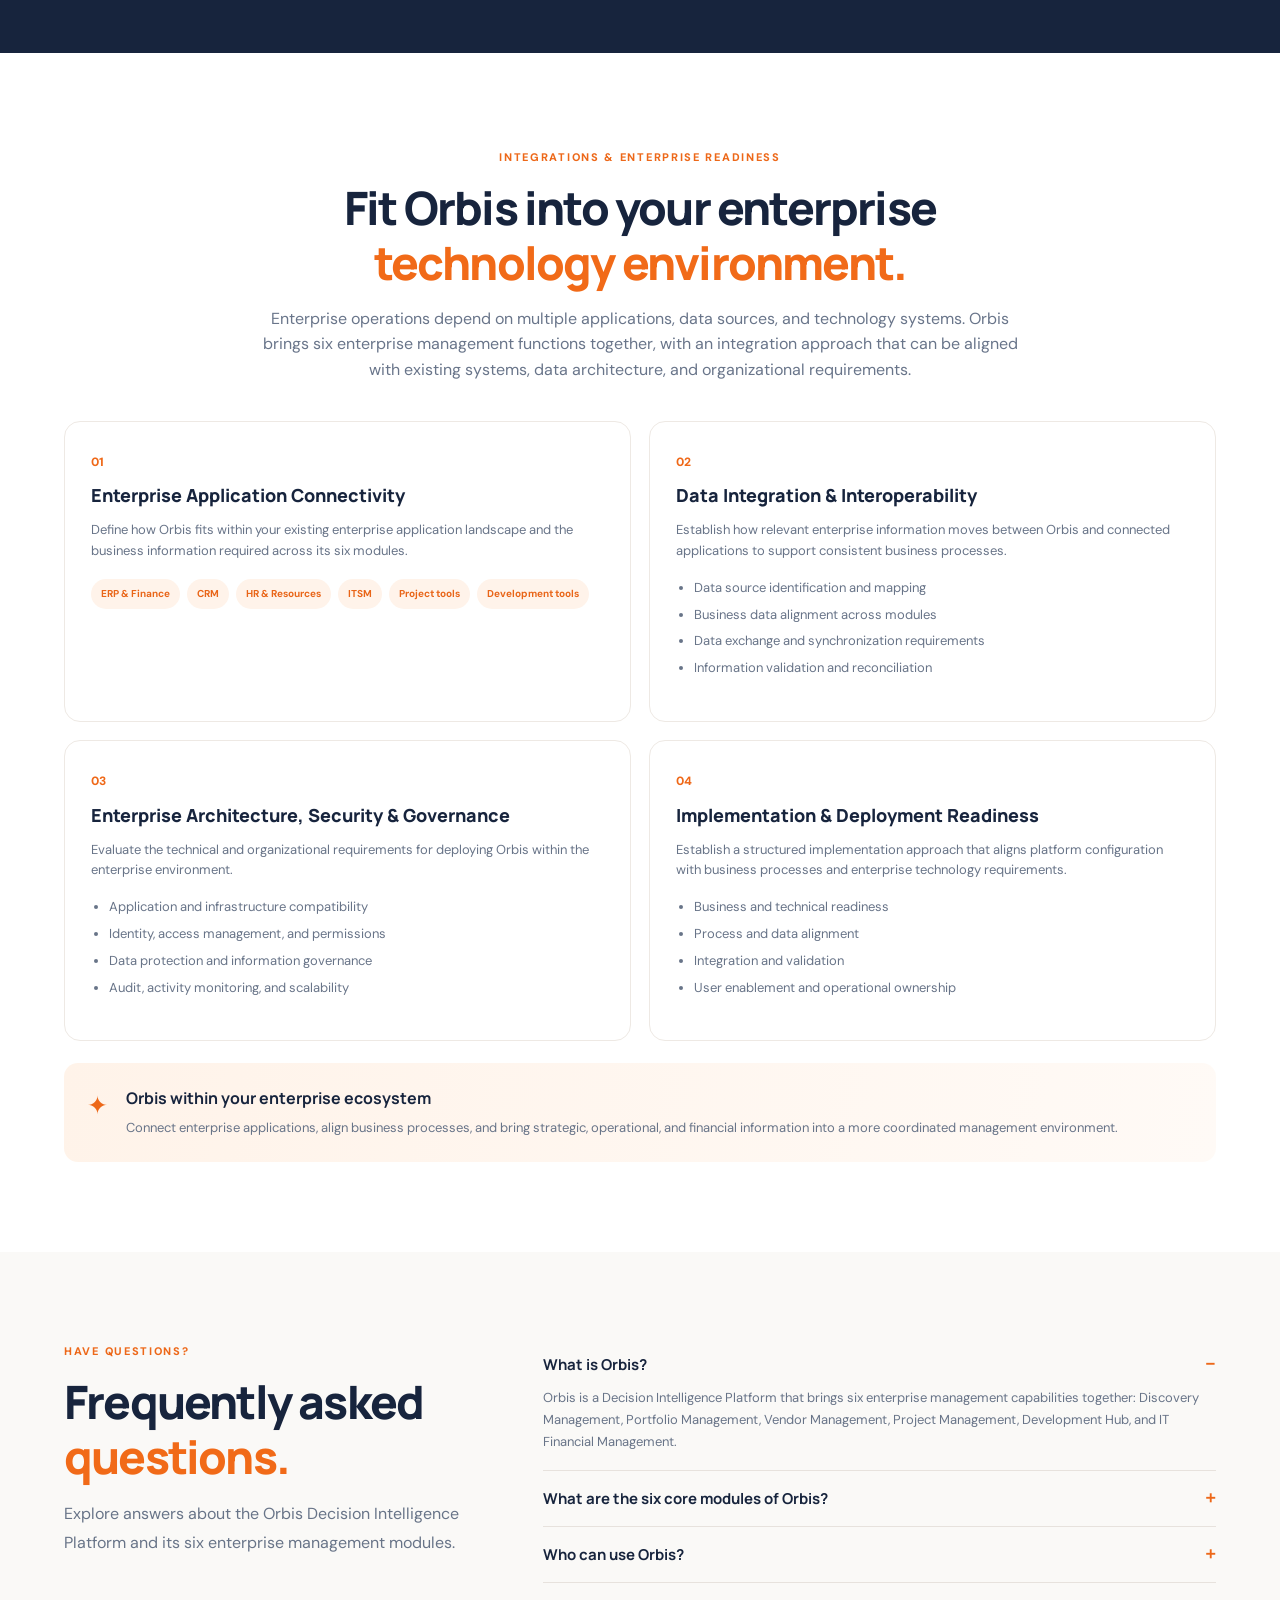
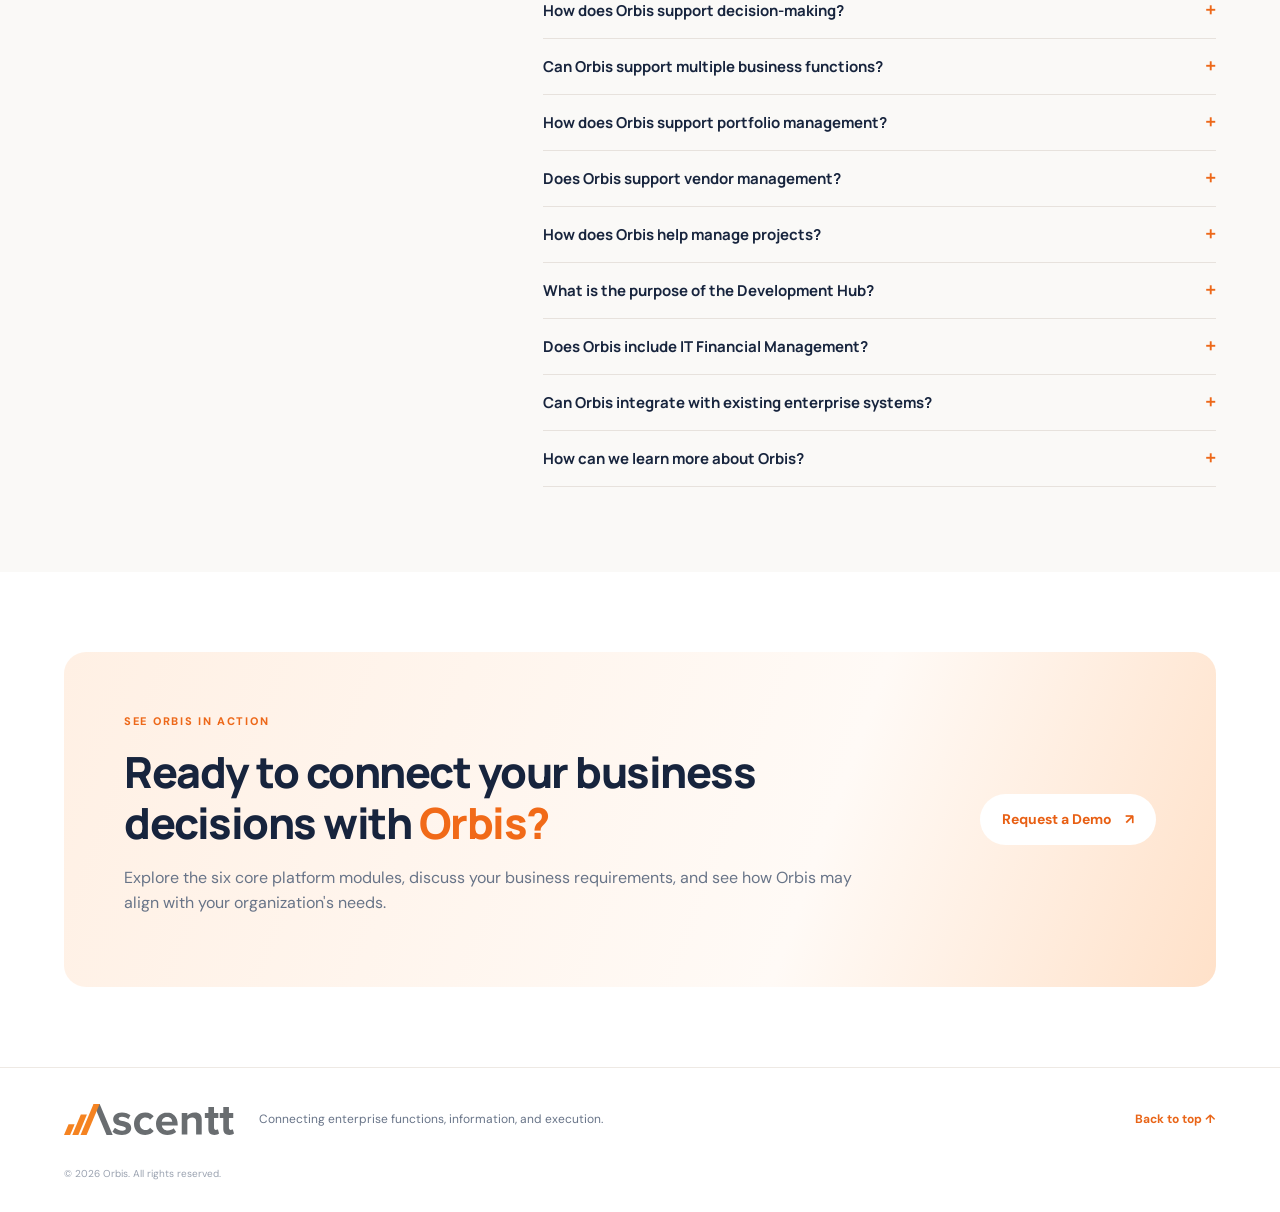
==== commit 2f9d7a6f: "Replace GIF with floating 3D AI image" ====
--- a/index.html
+++ b/index.html
@@ -39,13 +39,13 @@
         </div>
         <div class="hero-proof"><span class="proof-dot"></span> One connected view across the enterprise investment lifecycle</div>
       </div>
- <div class="hero-art">
 <div class="hero-art">
     <img
-        src="assets/DASHBOARD%20AI%20FACE.gif"
-        alt="Orbis 3D Animation"
-        class="hero-gif"
+        src="assets/floating-image.png"
+        alt="Floating 3D AI Object"
+        class="floating-image"
     >
+</div>
 
     <div class="art-caption">
         <span class="caption-pulse"></span>
--- a/style.css
+++ b/style.css
@@ -94,3 +94,13 @@
     object-fit: contain;
     background: transparent;
 }
+.hero-gif {
+    display: block;
+    width: 100%;
+    height: 100%;
+    max-width: 100%;
+    object-fit: contain;
+    opacity: 1;
+    visibility: visible;
+    border-radius: 18px;
+}
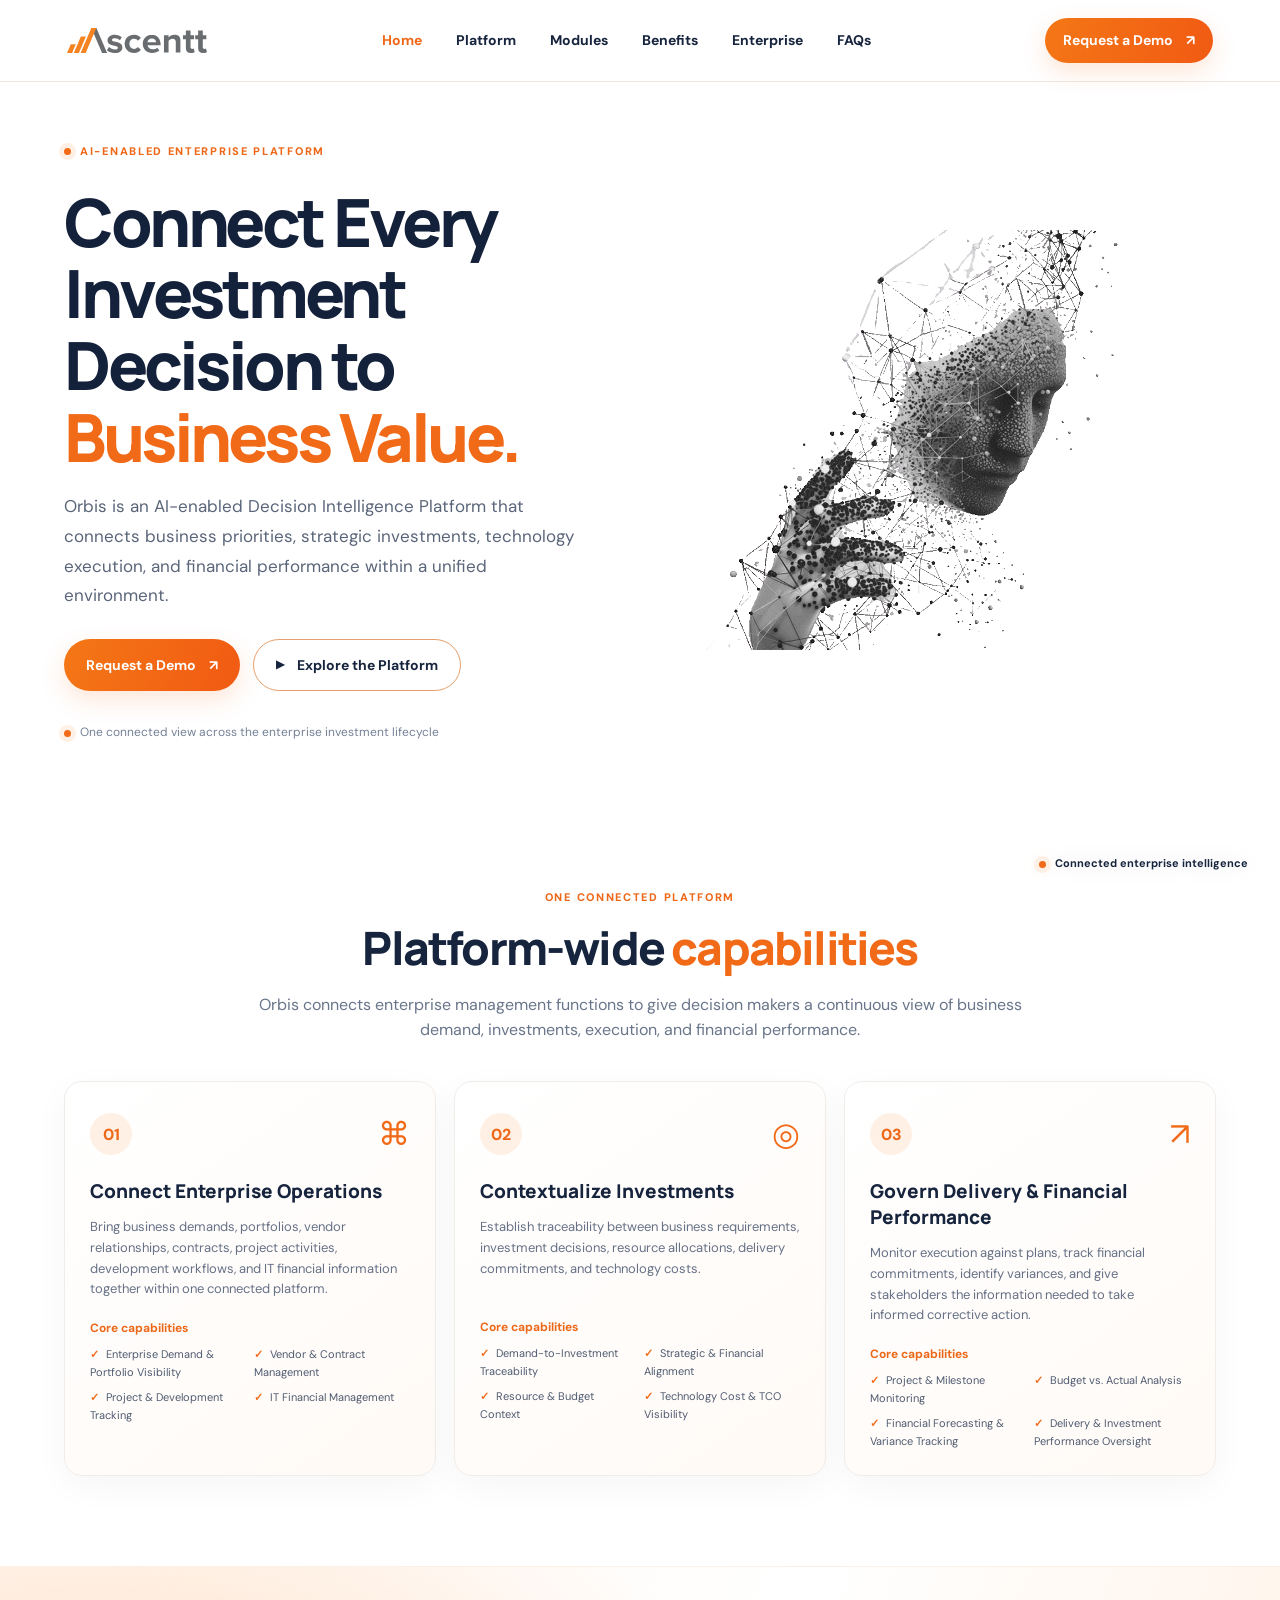
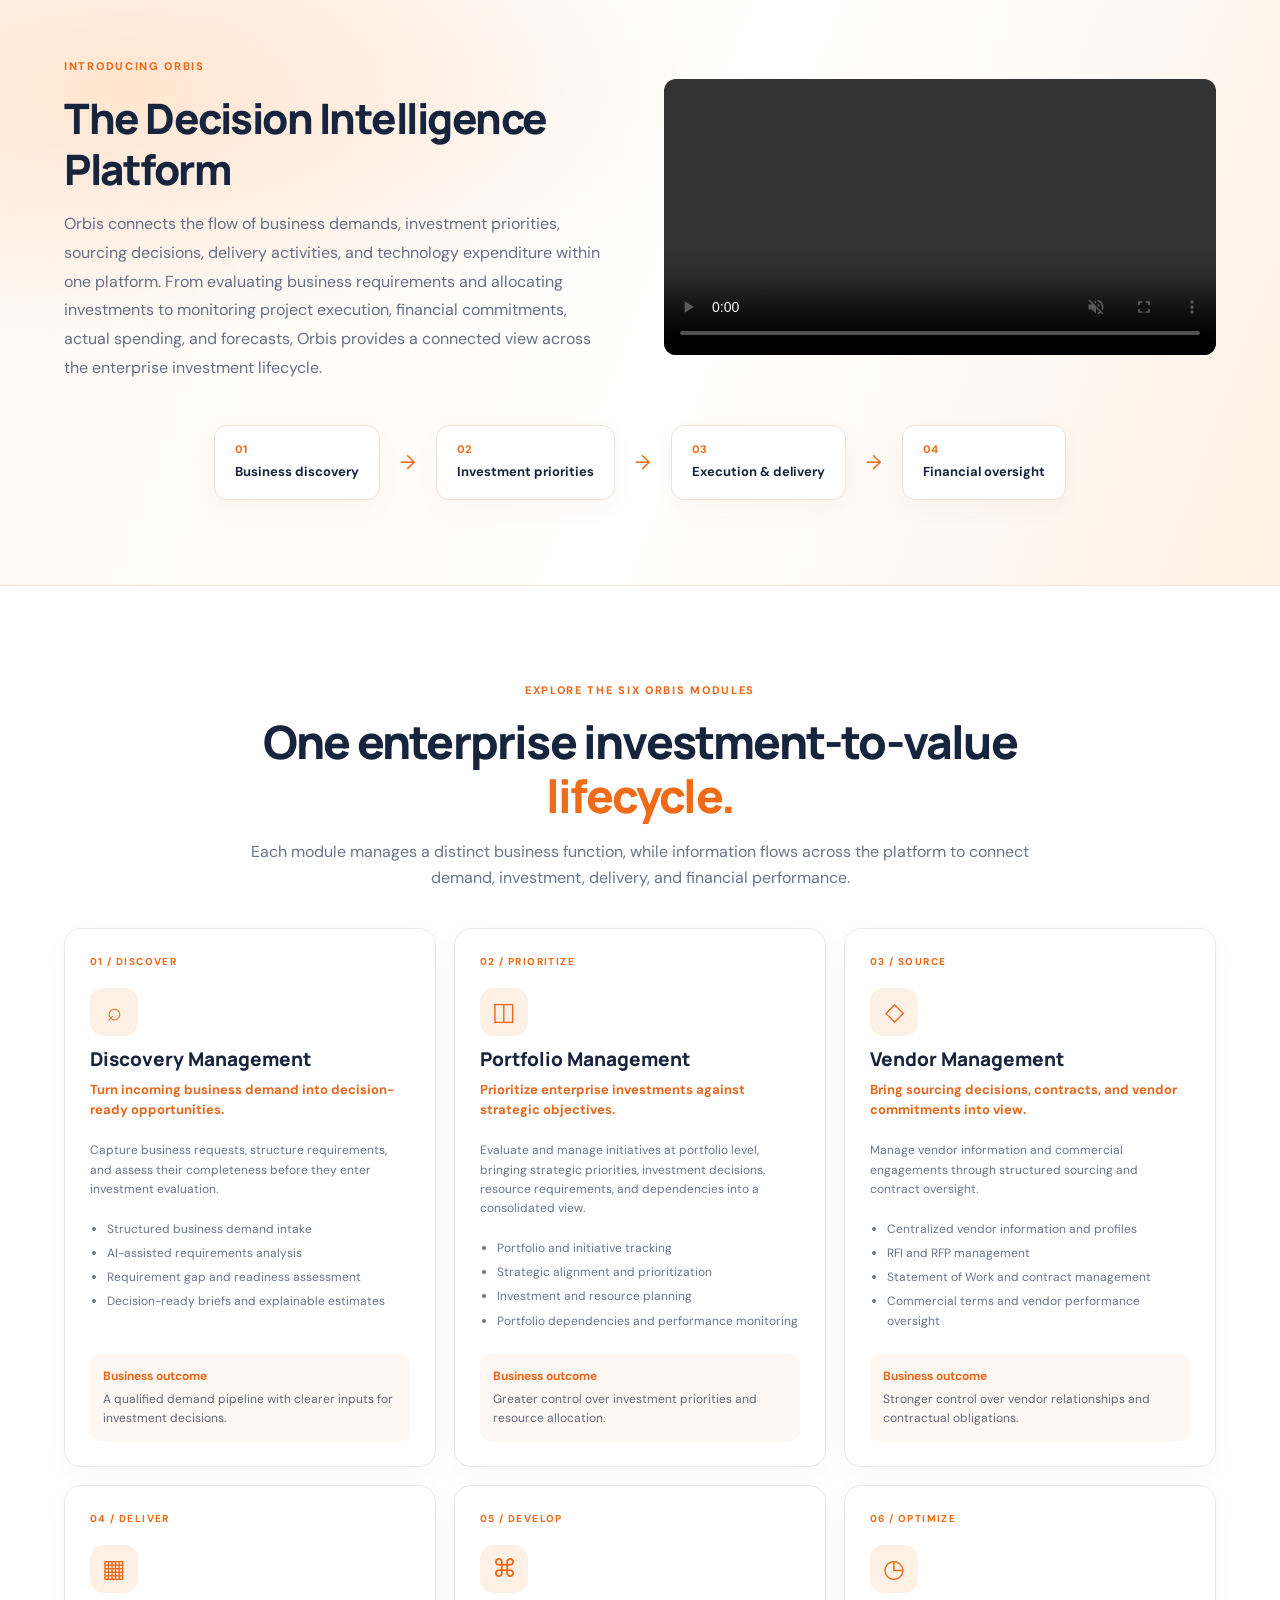
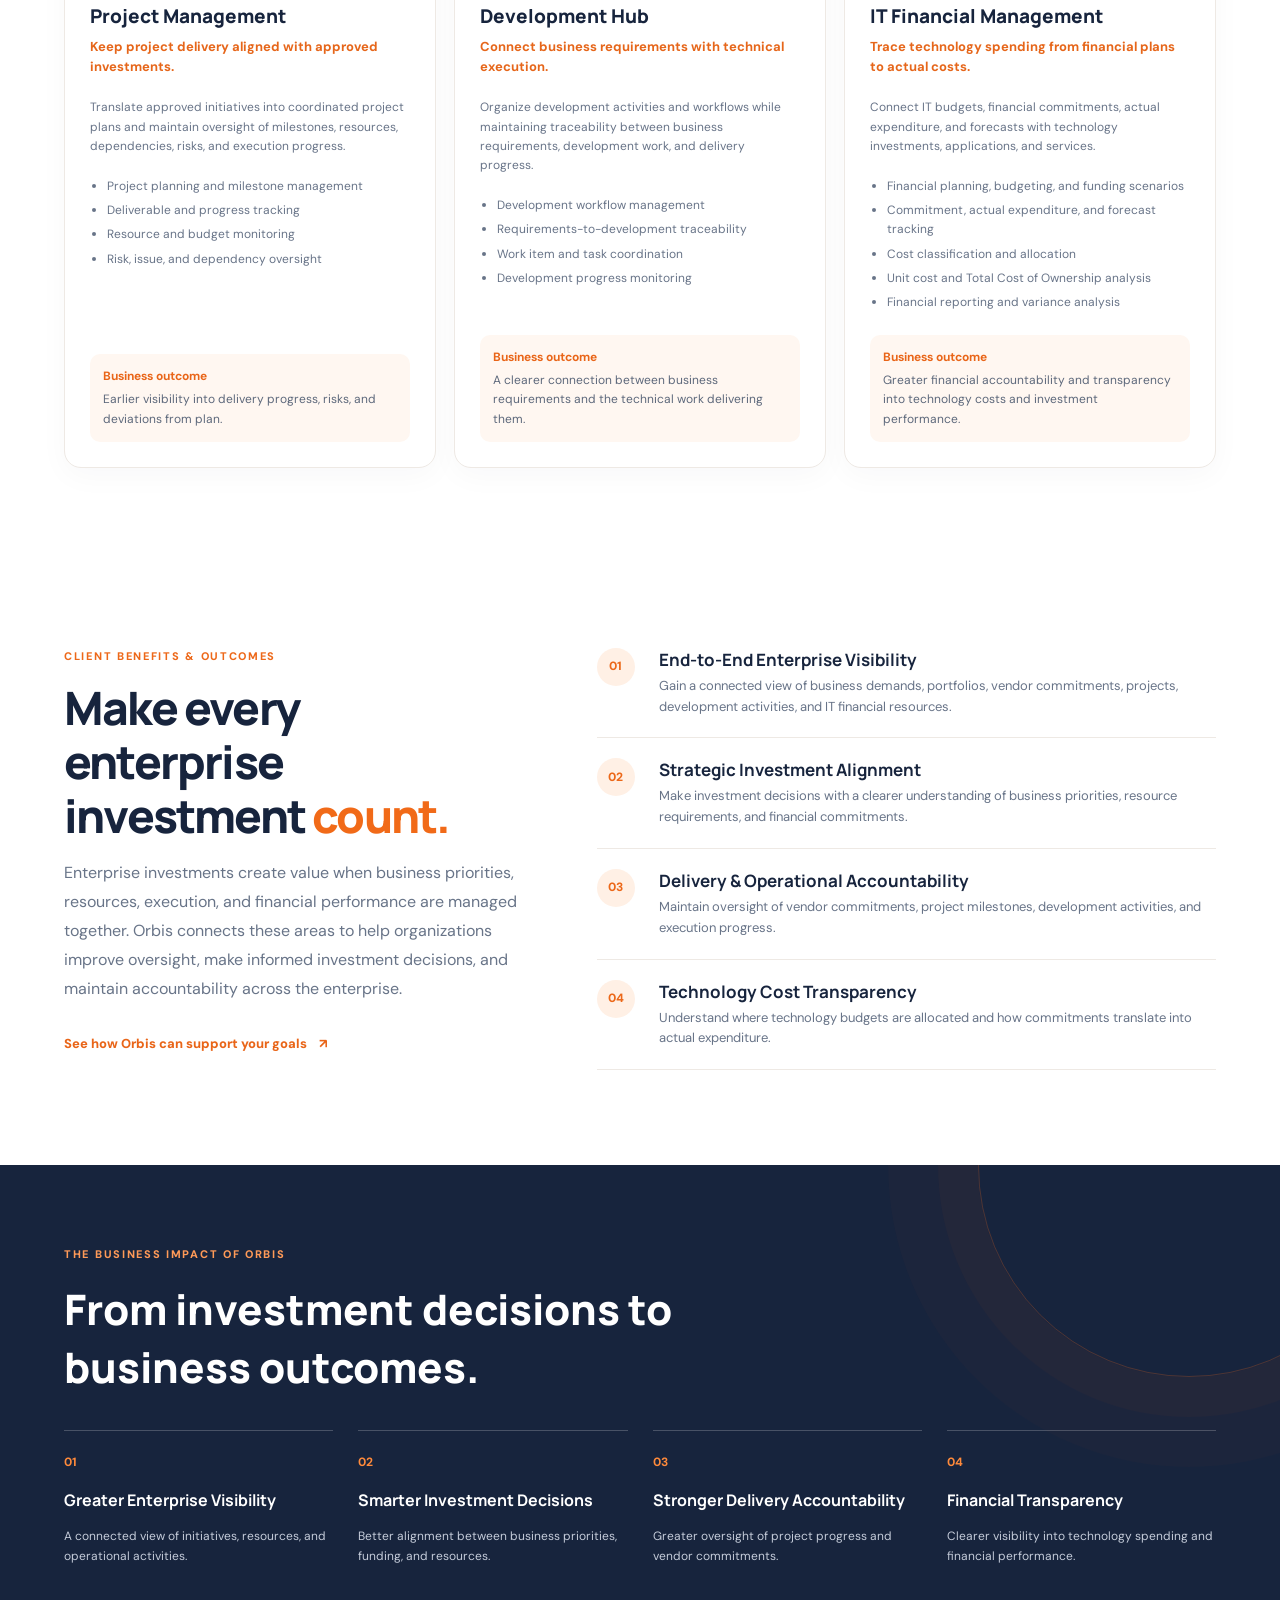
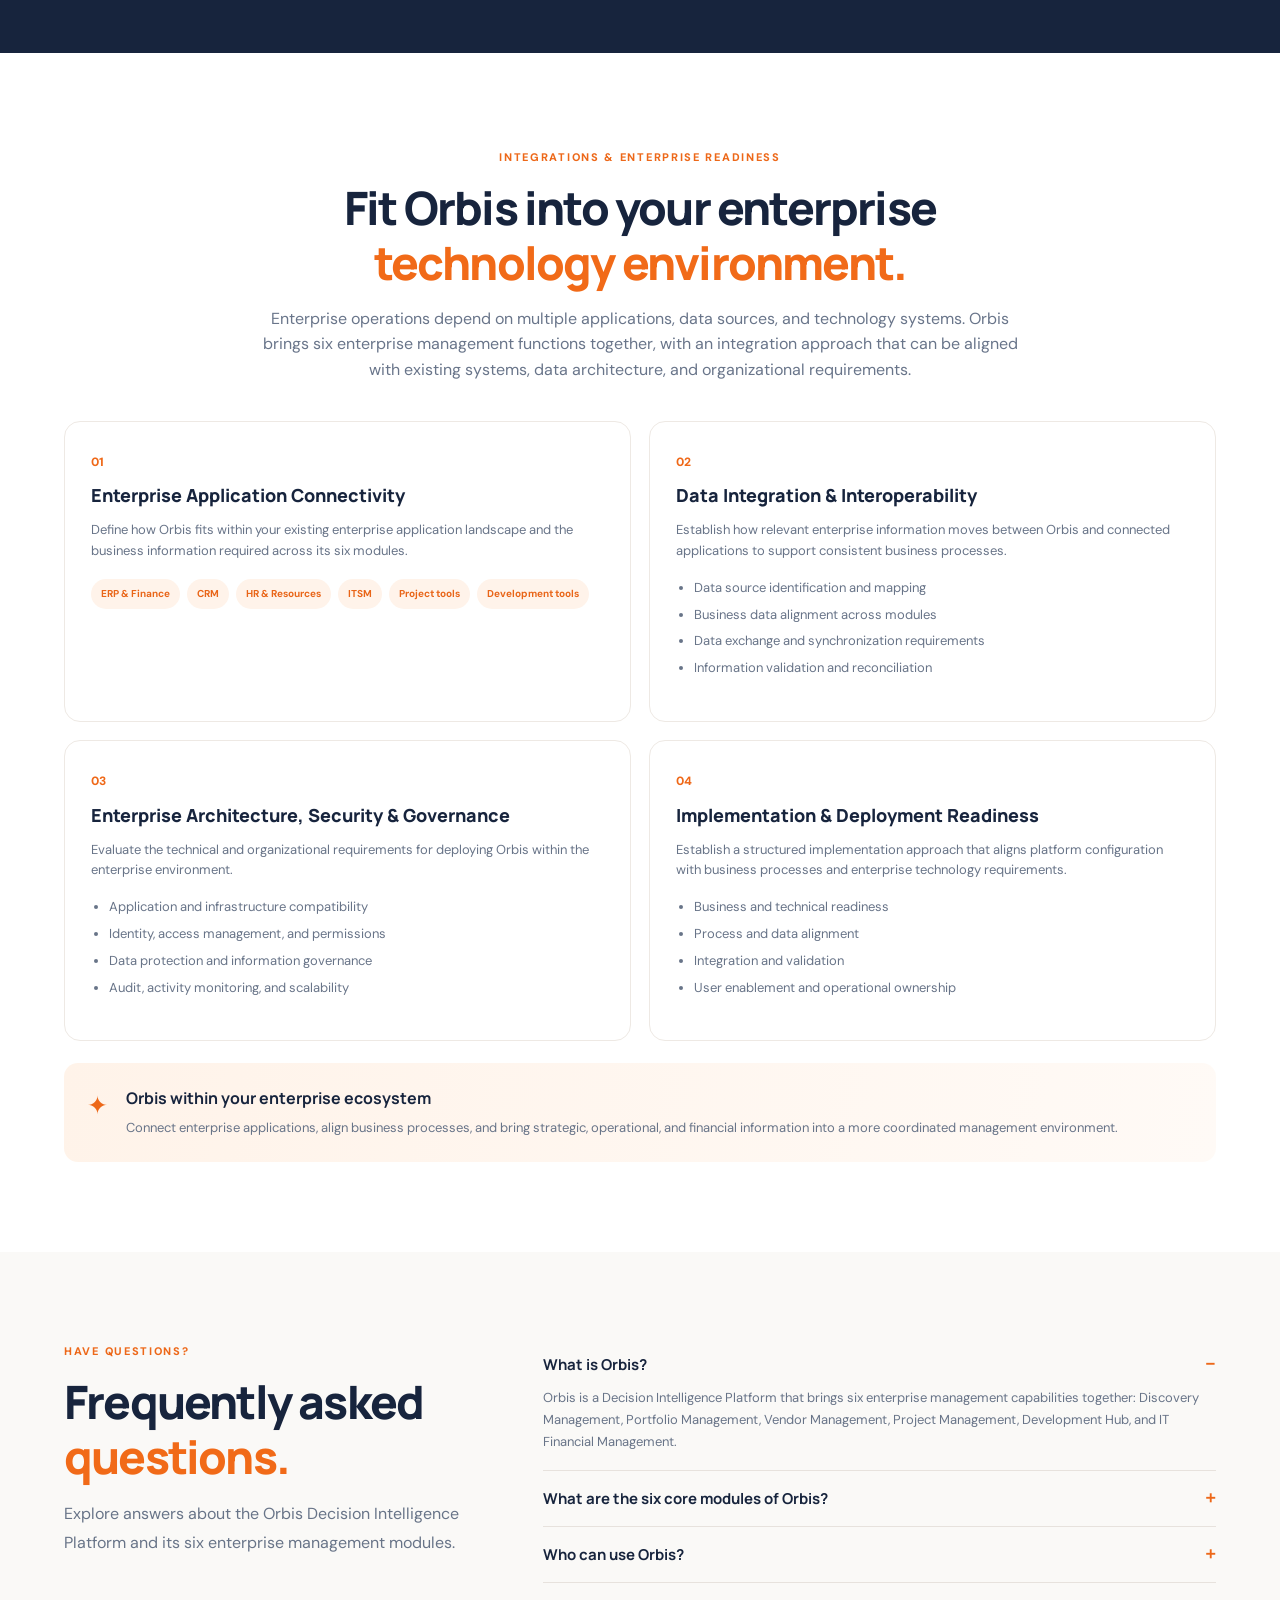
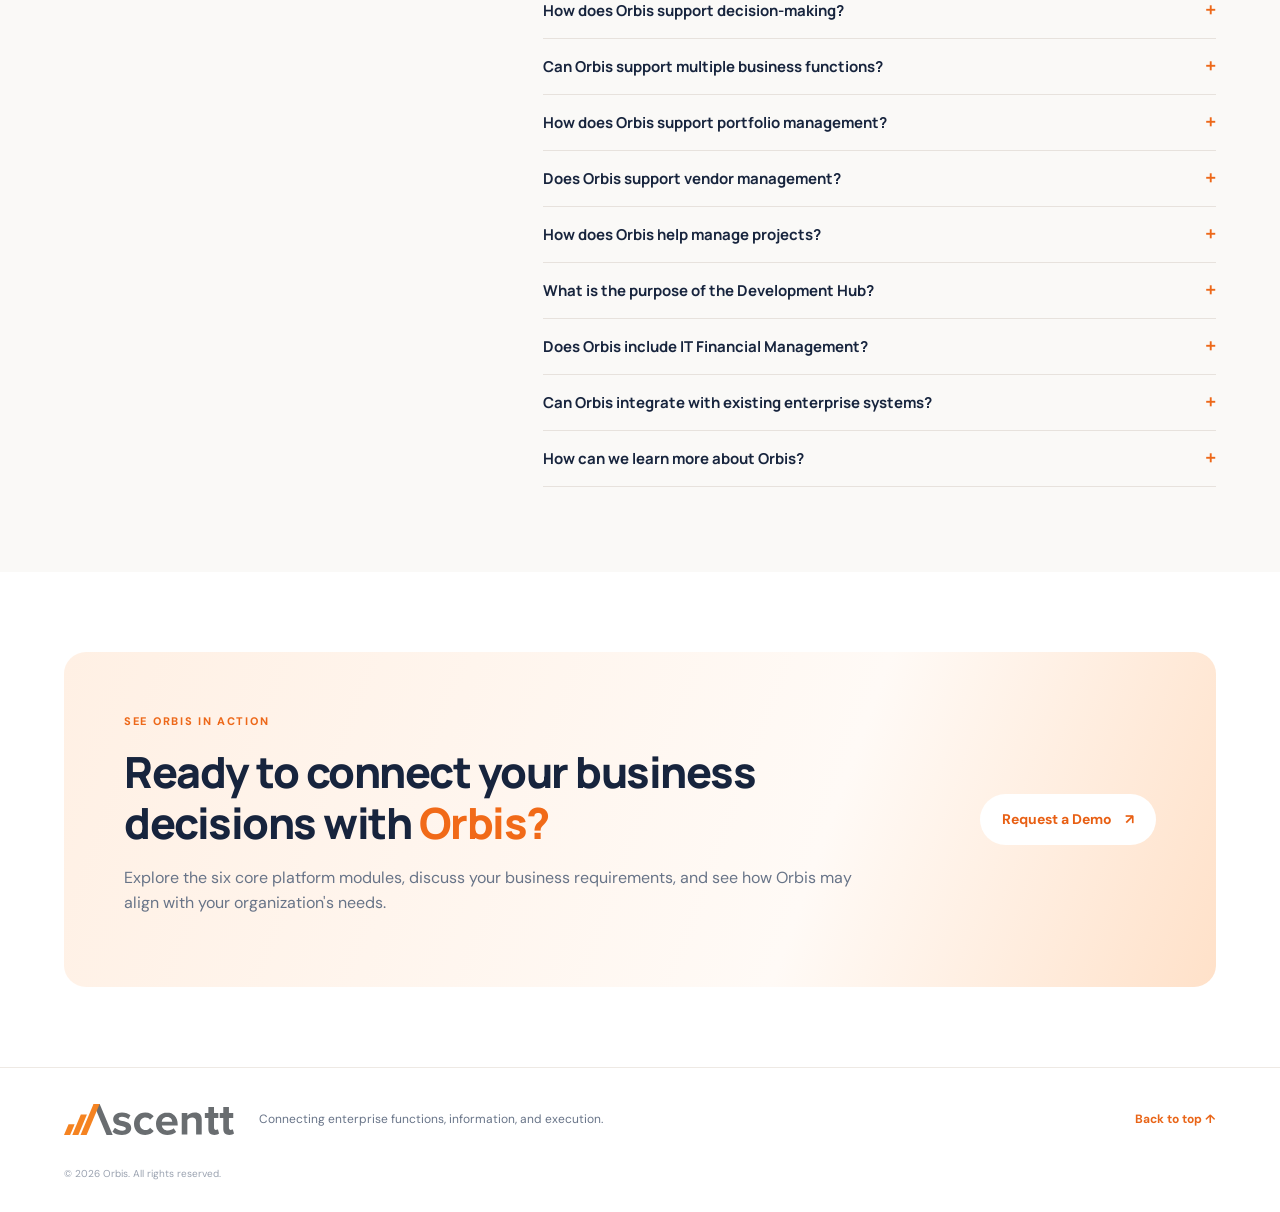
==== commit d4e29548: "Update index.html" ====
--- a/index.html
+++ b/index.html
@@ -41,7 +41,7 @@
       </div>
 <div class="hero-art">
     <img
-        src="assets/floating-image.png"
+        src="assets/DASHBOARD AI FACE.gif"
         alt="Floating 3D AI Object"
         class="floating-image"
     >
--- a/style.css
+++ b/style.css
@@ -104,3 +104,27 @@
     visibility: visible;
     border-radius: 18px;
 }
+.hero-art {
+    display: flex;
+    align-items: center;
+    justify-content: center;
+    position: relative;
+    overflow: visible;
+}
+
+.floating-image {
+    width: 100%;
+    max-width: 480px;
+    height: auto;
+    object-fit: contain;
+    animation: floating 4s ease-in-out infinite;
+}
+
+@keyframes floating {
+    0%, 100% {
+        transform: translateY(0);
+    }
+    50% {
+        transform: translateY(-20px);
+    }
+}
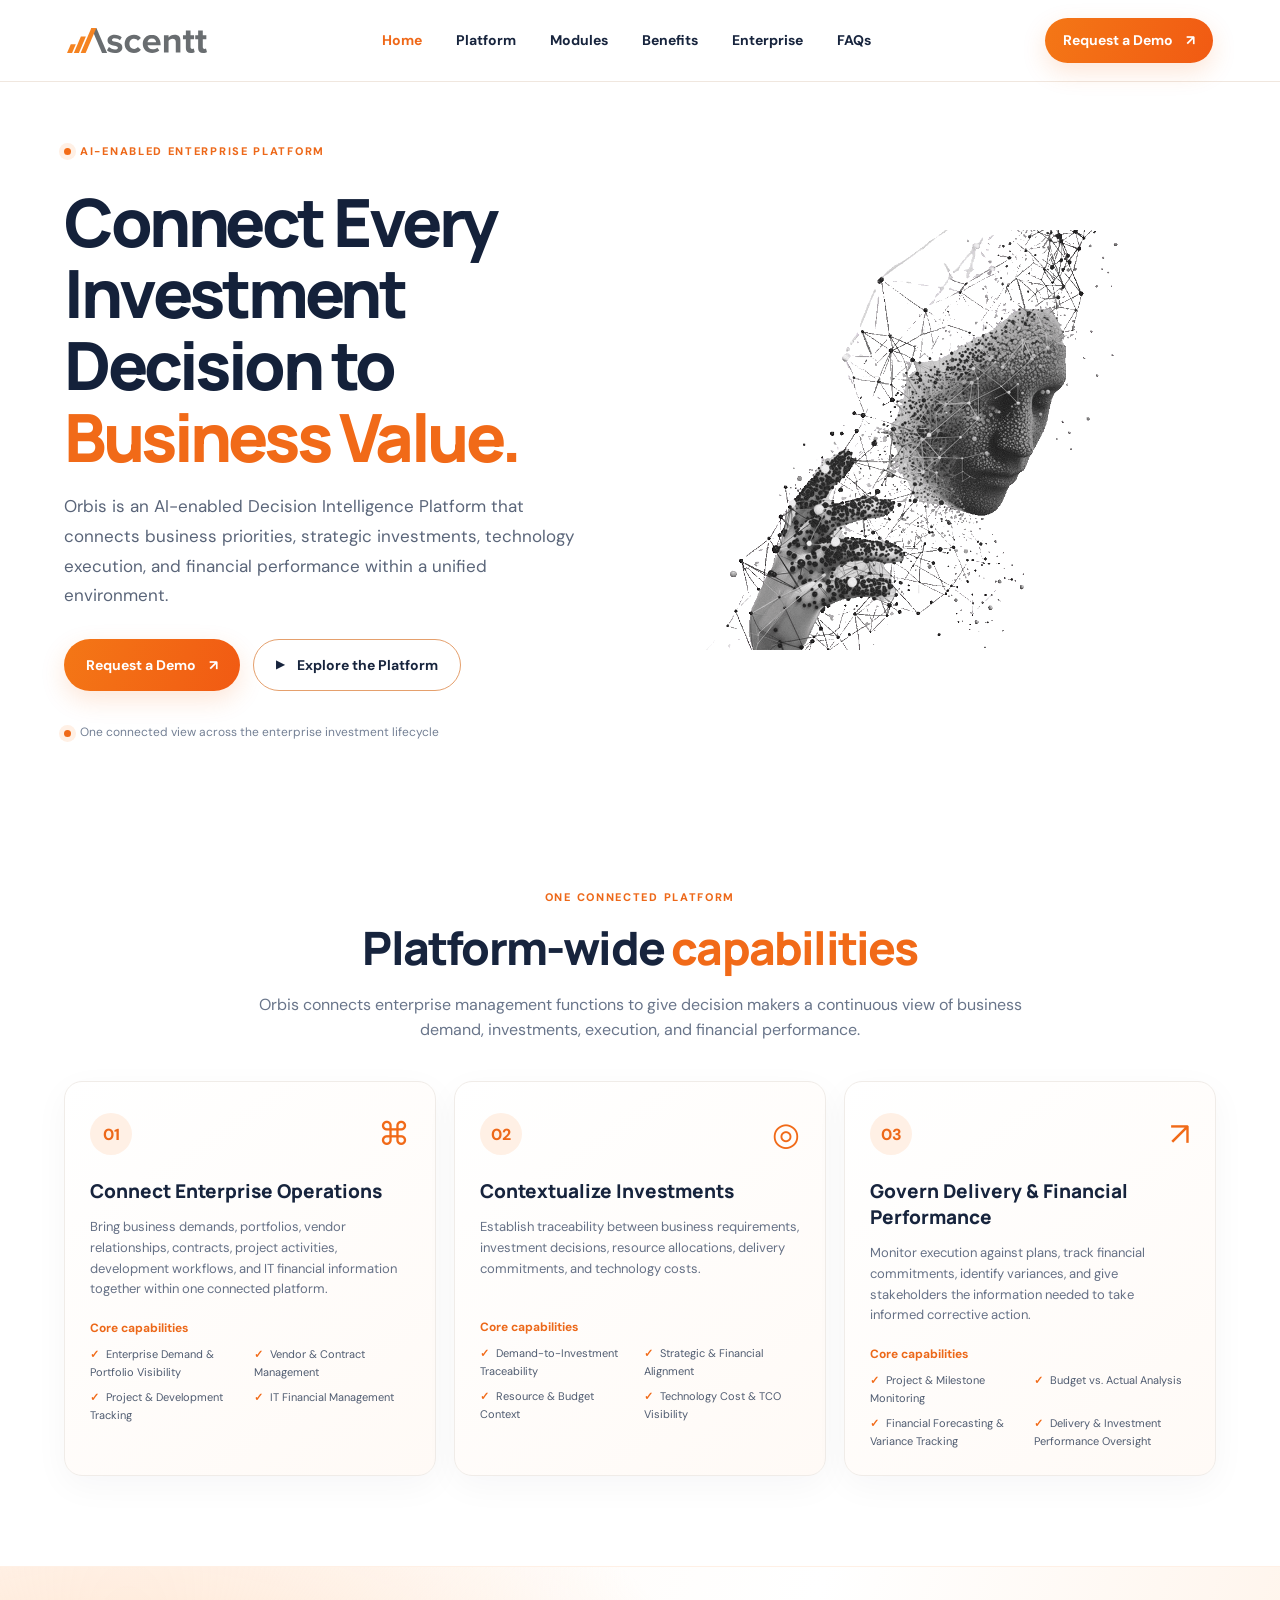
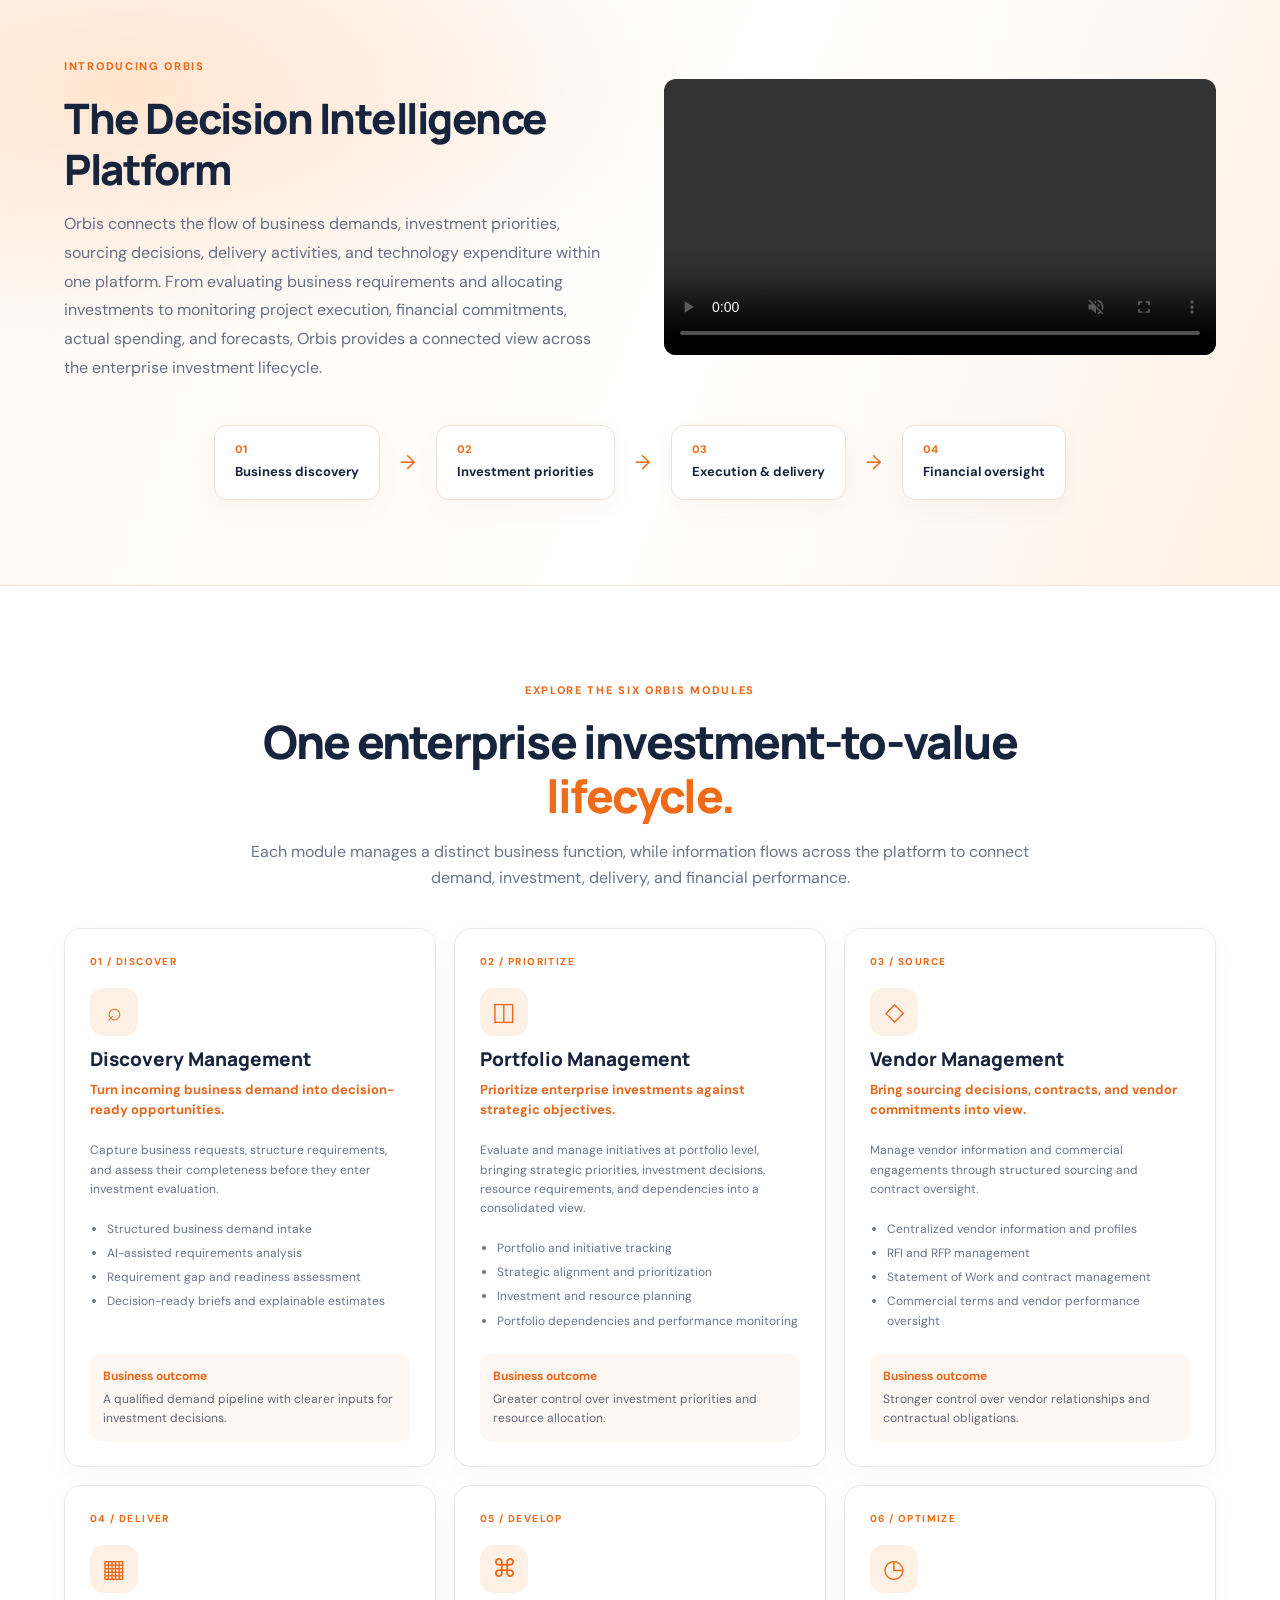
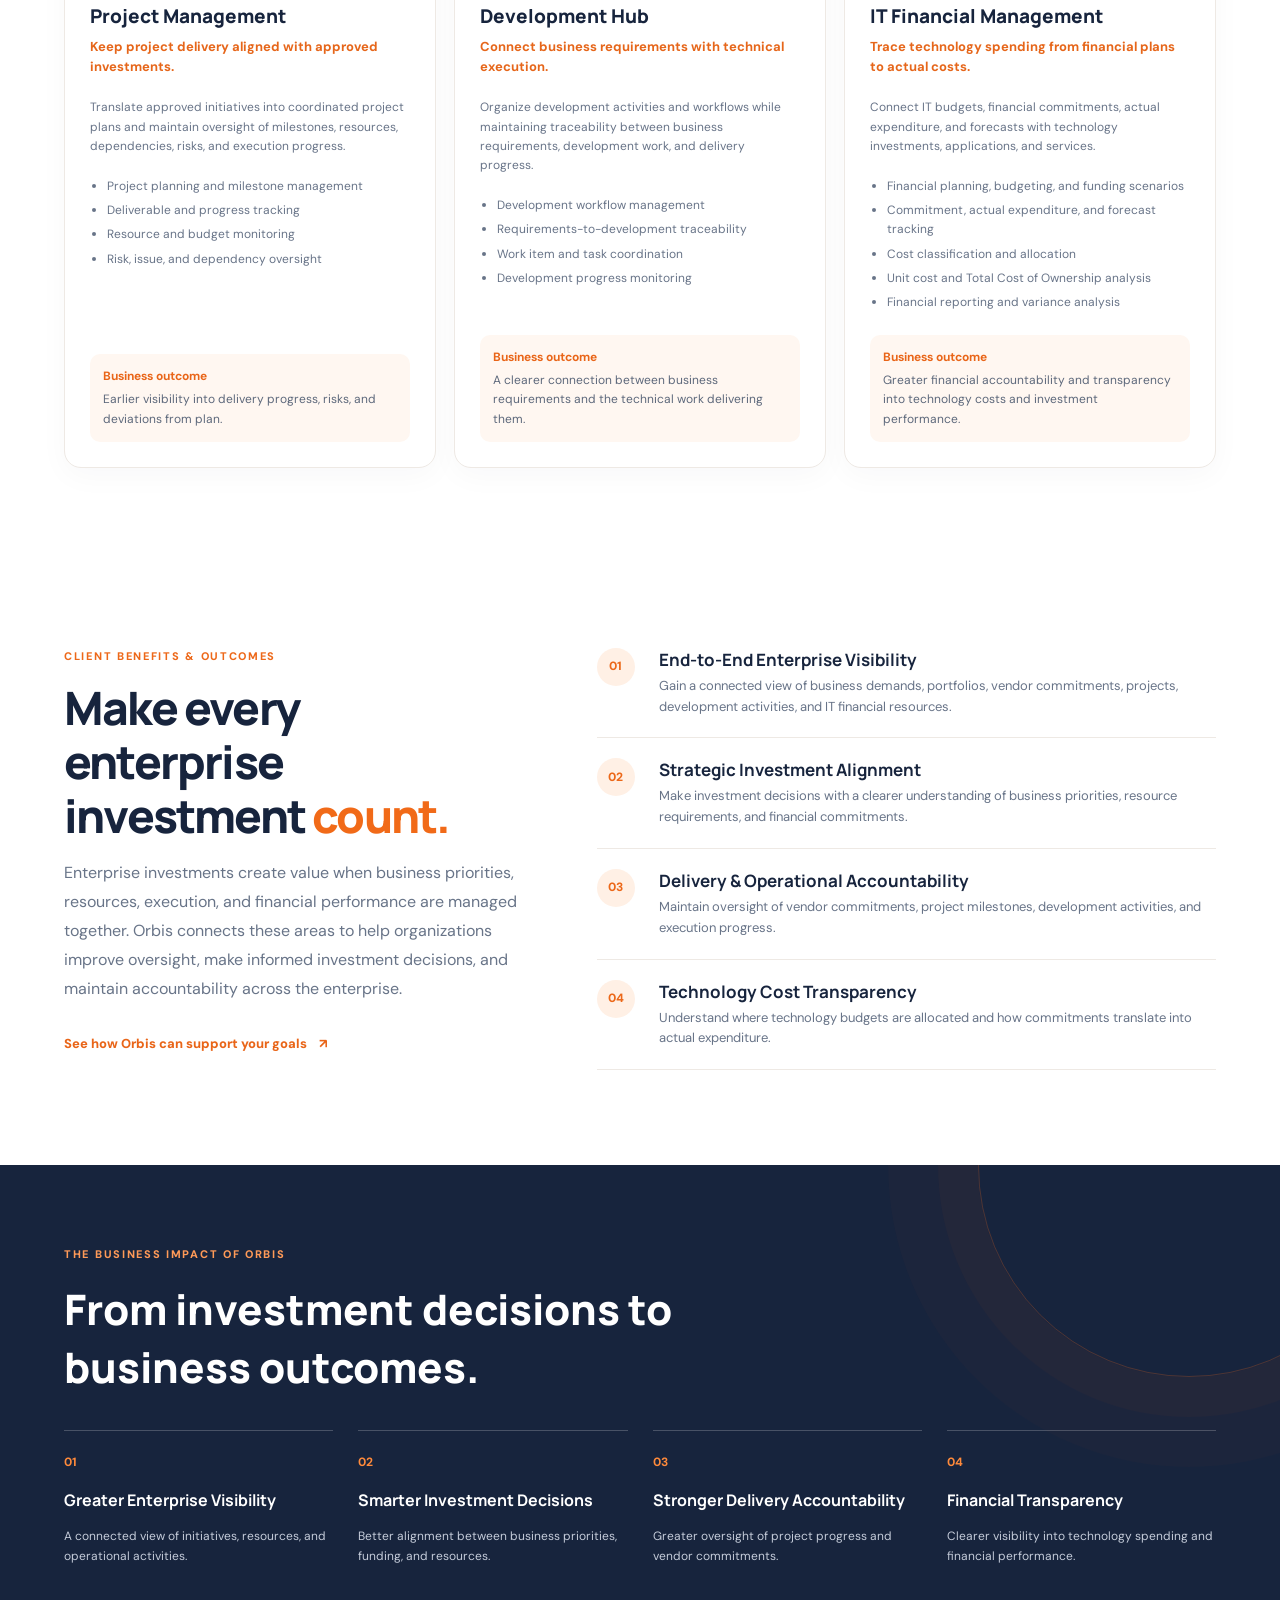
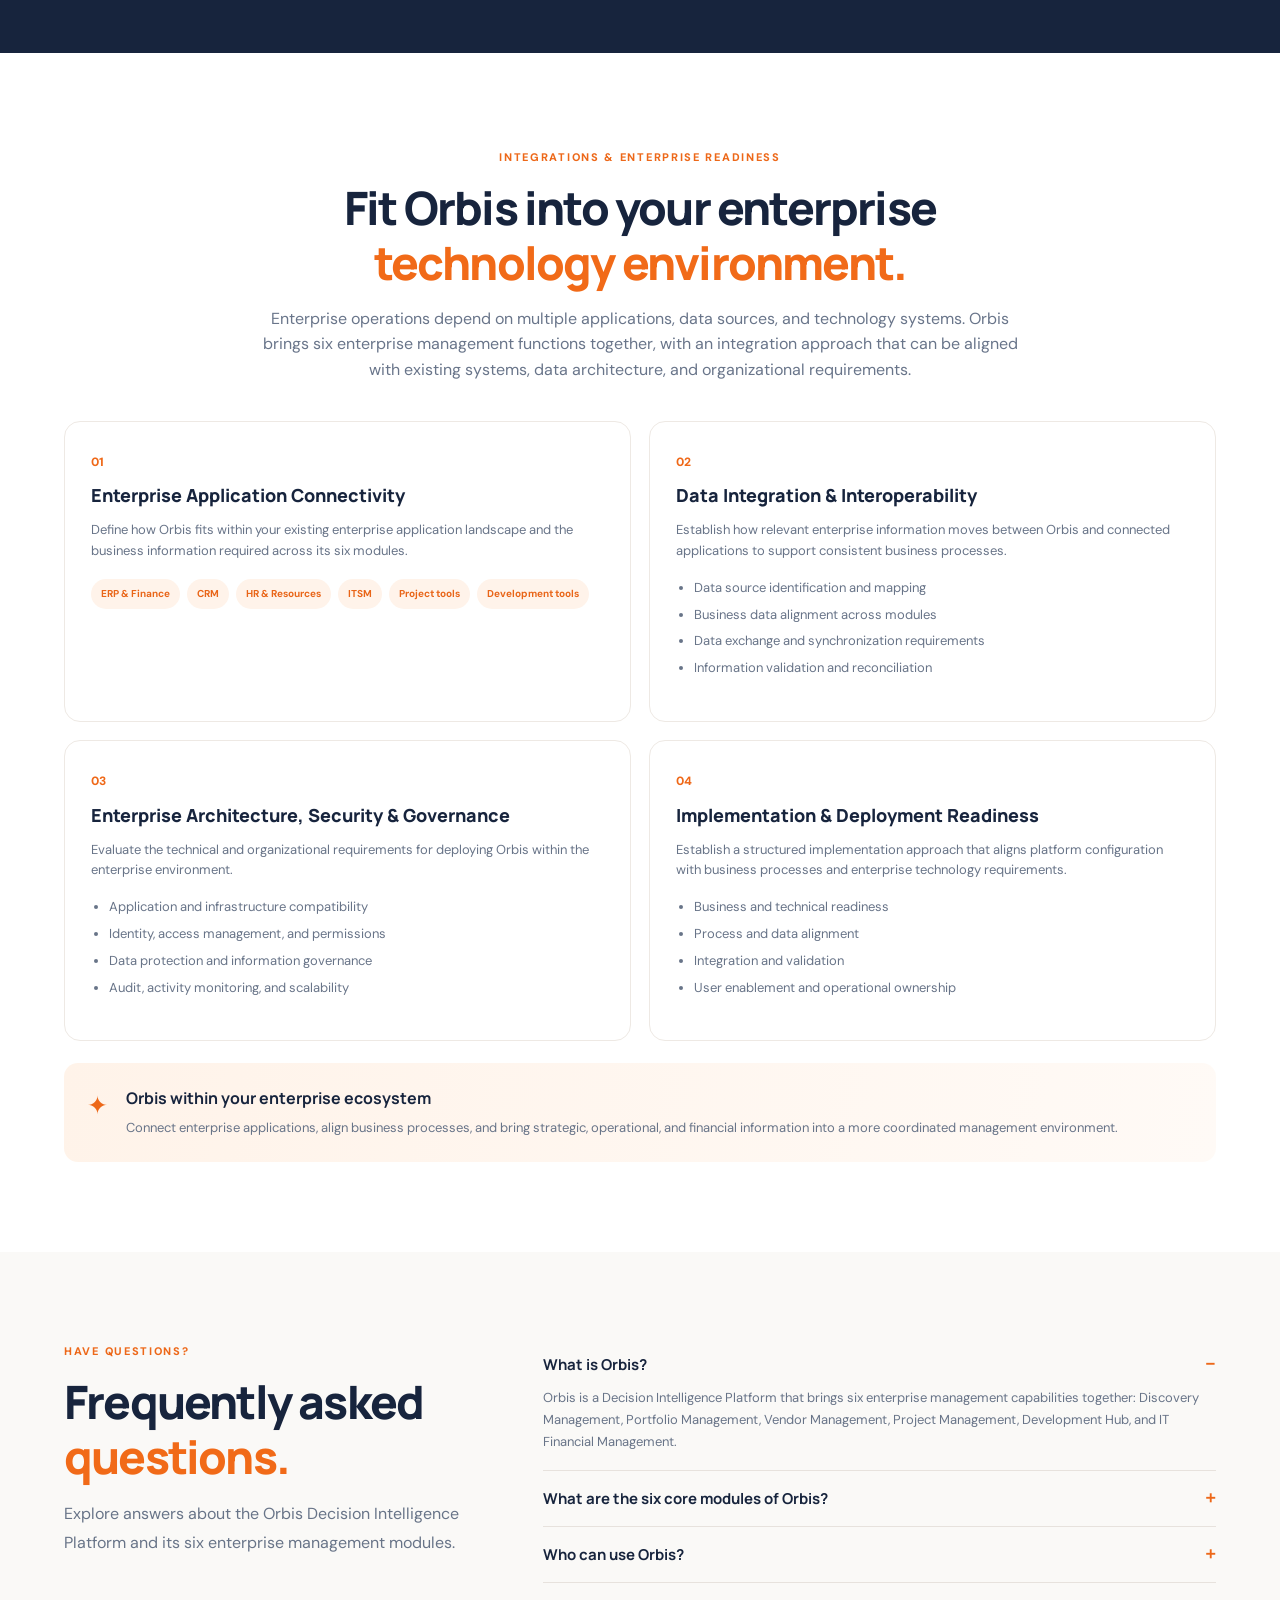
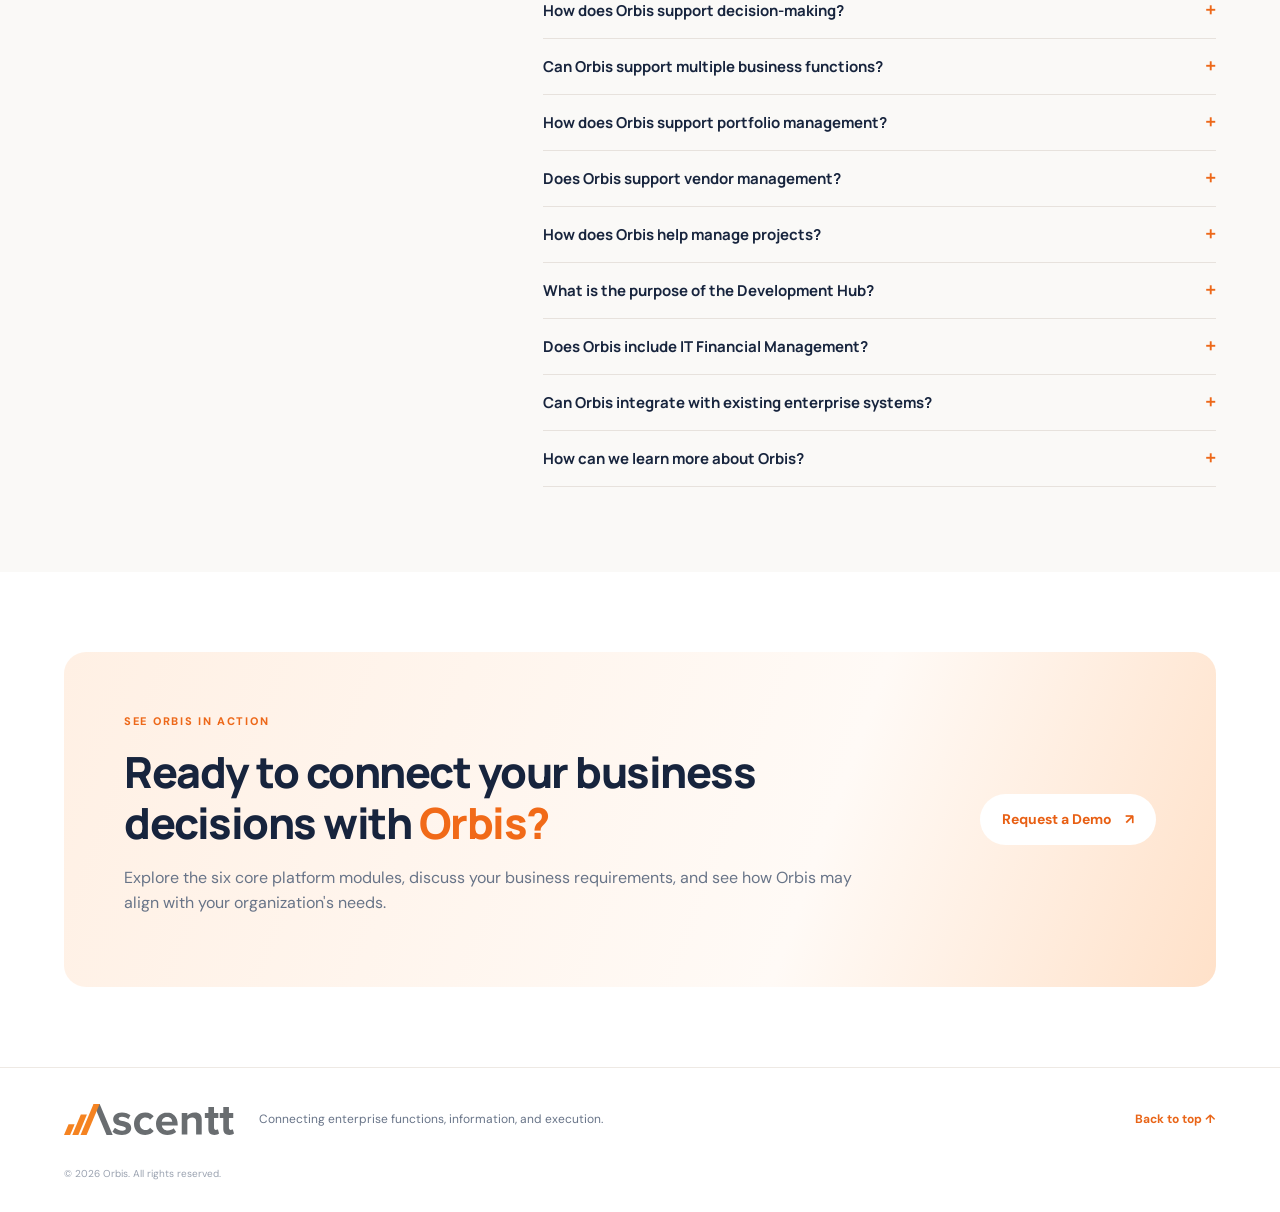
==== commit 9745a4b3: "Remove duplicate art-caption from index.html Removed duplicate art-caption div containing the text '" ====
--- a/index.html
+++ b/index.html
@@ -47,16 +47,7 @@
     >
 </div>
 
-    <div class="art-caption">
-        <span class="caption-pulse"></span>
-        Connected enterprise intelligence
-    </div>
-</div>
-
-    <div class="art-caption">
-        <span class="caption-pulse"></span>
-        Connected enterprise intelligence
-    </div>
+ 
 </div>
     </section>
 
